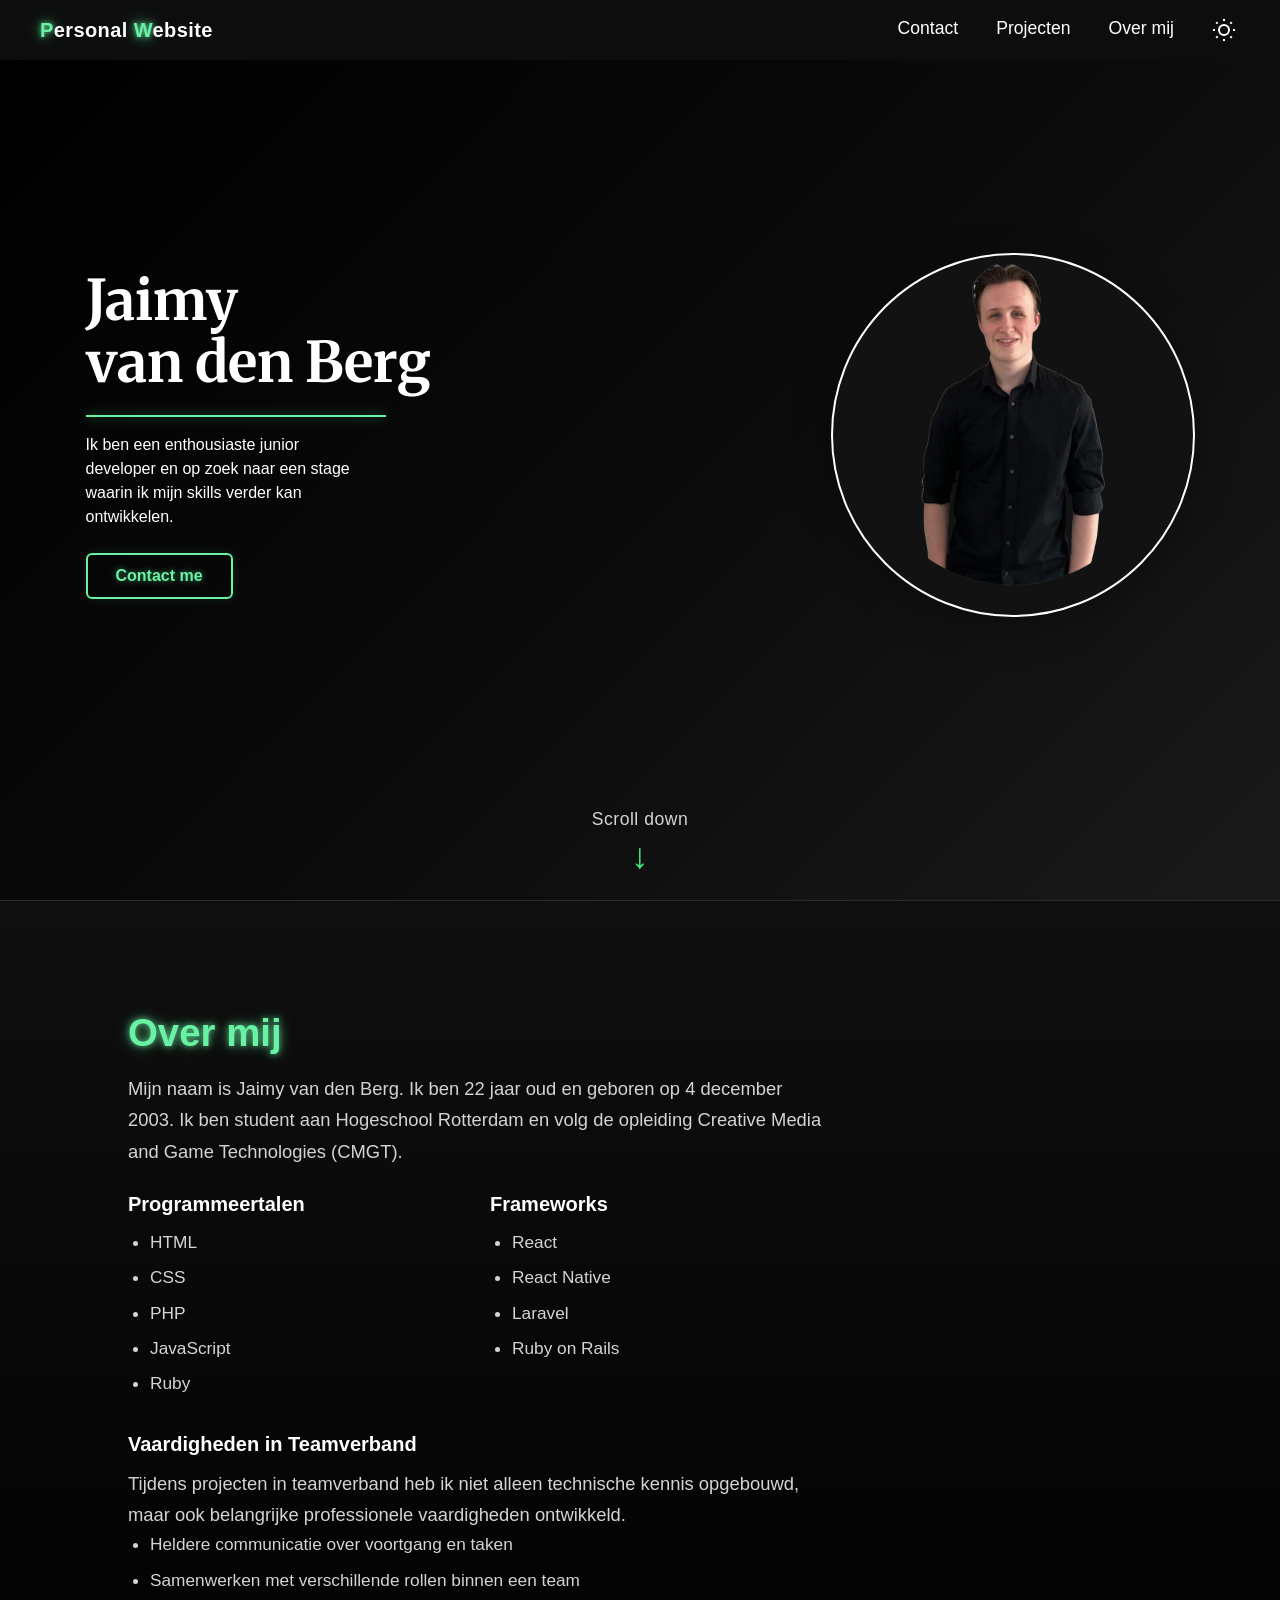
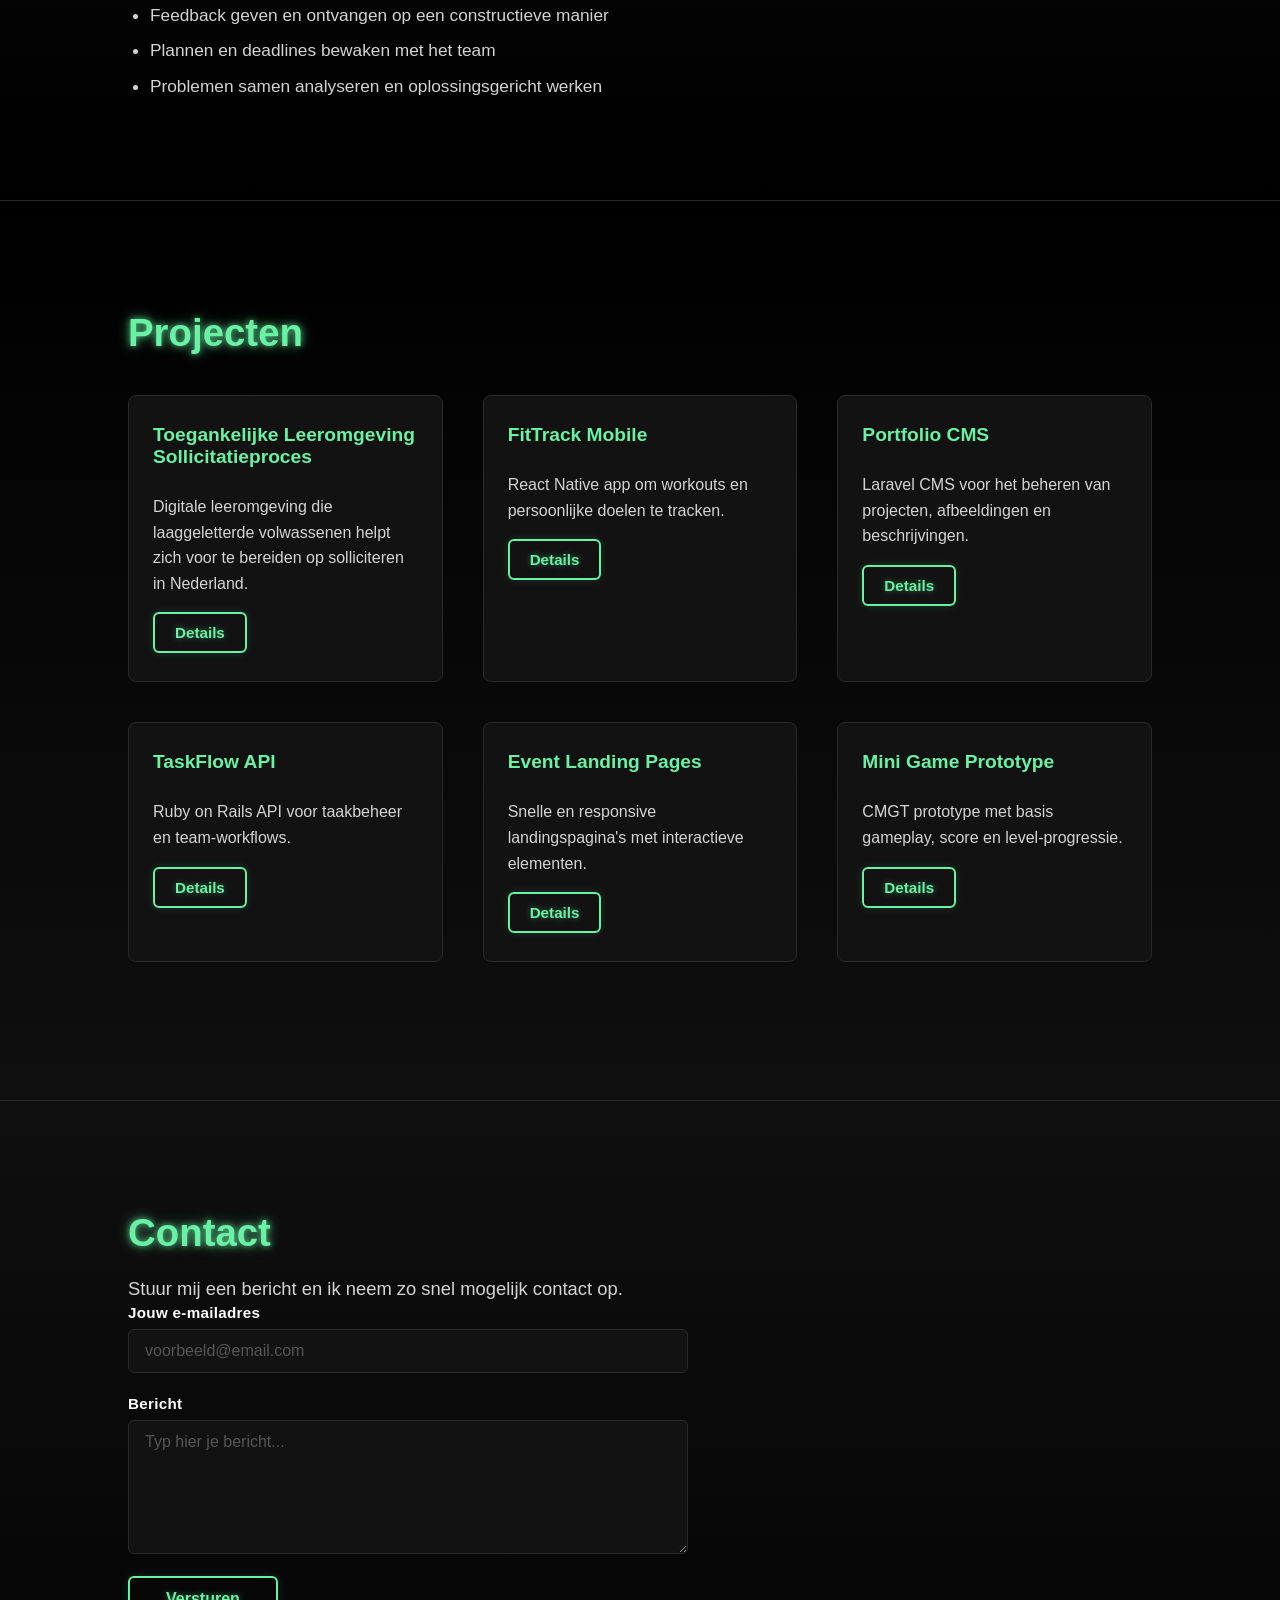
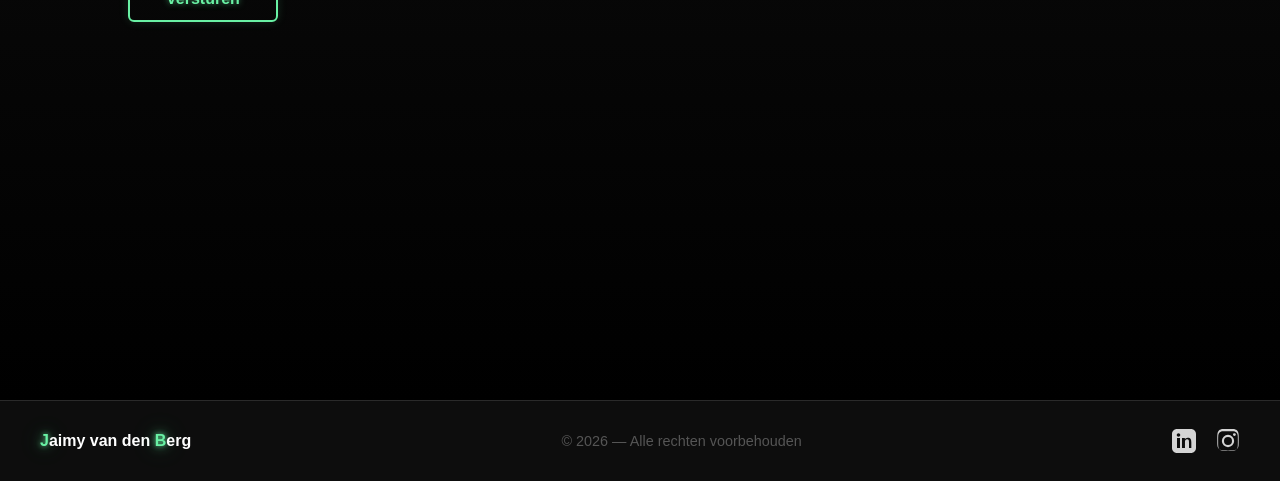
==== index.html @ 42b79edf "Verbetering" ====
<!DOCTYPE html>
<html lang="nl">
<head>
    <meta charset="UTF-8">
    <meta name="viewport" content="width=device-width, initial-scale=1.0">
    <title>Jaimy van den Berg - Portfolio</title>
    <link rel="stylesheet" href="style/style.css">
</head>
<body>
    <header>
        <div class="site-title">
            <span class="neon-char">P</span>ersonal <span class="neon-char">W</span>ebsite
        </div>
        <button class="menu-toggle" aria-label="Open menu" aria-controls="primary-nav" aria-expanded="false">
            <span></span>
            <span></span>
            <span></span>
        </button>
        <nav id="primary-nav">
            <ul>
                <li><a href="#contact">Contact</a></li>
                <li><a href="#projecten">Projecten</a></li>
                <li><a href="#over-mij">Over mij</a></li>
                <li>
                    <button class="theme-toggle" aria-label="Toggle theme" aria-pressed="false">
                        <svg class="sun-icon" xmlns="http://www.w3.org/2000/svg" width="24" height="24" viewBox="0 0 24 24" fill="none" stroke="currentColor" stroke-width="2">
                            <circle cx="12" cy="12" r="5"></circle>
                            <line x1="12" y1="1" x2="12" y2="3"></line>
                            <line x1="12" y1="21" x2="12" y2="23"></line>
                            <line x1="4.22" y1="4.22" x2="5.64" y2="5.64"></line>
                            <line x1="18.36" y1="18.36" x2="19.78" y2="19.78"></line>
                            <line x1="1" y1="12" x2="3" y2="12"></line>
                            <line x1="21" y1="12" x2="23" y2="12"></line>
                            <line x1="4.22" y1="19.78" x2="5.64" y2="18.36"></line>
                            <line x1="18.36" y1="5.64" x2="19.78" y2="4.22"></line>
                        </svg>
                        <svg class="moon-icon" xmlns="http://www.w3.org/2000/svg" width="24" height="24" viewBox="0 0 24 24" fill="none" stroke="currentColor" stroke-width="2" style="display: none;">
                            <path d="M21 12.79A9 9 0 1 1 11.21 3 7 7 0 0 0 21 12.79z"></path>
                        </svg>
                    </button>
                </li>
            </ul>
        </nav>
    </header>
    <div class="menu-backdrop" aria-hidden="true"></div>
    <main>
        <section class="intro">
            <div class="intro-text">
                <h1>Jaimy<br>van den Berg</h1>
                <p>Ik ben een enthousiaste junior developer en op zoek naar een stage waarin ik mijn skills verder kan ontwikkelen.</p>
                <a href="#contact" class="contact-btn-intro">Contact me</a>
            </div>
            <div class="profile-pic">
                <img src="images/Profiel_foto.png" alt="Profielfoto Jaimy van den Berg">
            </div>
        </section>
        <div class="scroll-down">
            <span>Scroll down</span>
            <span class="arrow">&#8595;</span>
        </div>
    </main>

    <section id="over-mij" class="about-section reveal-section" data-reveal="left">
        <h2>Over mij</h2>
        <p>
            Mijn naam is Jaimy van den Berg. Ik ben 22 jaar oud en geboren op 4 december 2003.
            Ik ben student aan Hogeschool Rotterdam en volg de opleiding Creative Media and Game Technologies (CMGT).
        </p>

        <div class="about-lists">
            <div class="about-list-block">
                <h3>Programmeertalen</h3>
                <ul>
                    <li>HTML</li>
                    <li>CSS</li>
                    <li>PHP</li>
                    <li>JavaScript</li>
                    <li>Ruby</li>
                </ul>
            </div>

            <div class="about-list-block">
                <h3>Frameworks</h3>
                <ul>
                    <li>React</li>
                    <li>React Native</li>
                    <li>Laravel</li>
                    <li>Ruby on Rails</li>
                </ul>
            </div>
        </div>

        <h3>Vaardigheden in Teamverband</h3>
        <p>
            Tijdens projecten in teamverband heb ik niet alleen technische kennis opgebouwd,
            maar ook belangrijke professionele vaardigheden ontwikkeld.
        </p>
        <ul>
            <li>Heldere communicatie over voortgang en taken</li>
            <li>Samenwerken met verschillende rollen binnen een team</li>
            <li>Feedback geven en ontvangen op een constructieve manier</li>
            <li>Plannen en deadlines bewaken met het team</li>
            <li>Problemen samen analyseren en oplossingsgericht werken</li>
        </ul>
    </section>

    <section id="projecten" class="about-section projects-section reveal-section" data-reveal="right">
        <h2>Projecten</h2>
        <div class="projects-grid">
            <div class="project-card">
                <h3>Toegankelijke Leeromgeving Sollicitatieproces</h3>
                <p>Digitale leeromgeving die laaggeletterde volwassenen helpt zich voor te bereiden op solliciteren in Nederland.</p>
                <button type="button" class="project-details-btn project-trigger" data-project-title="Toegankelijke Leeromgeving Sollicitatieproces" data-project-details="Project&#10;Dit project richtte zich op het ontwikkelen van een toegankelijke digitale leeromgeving voor laaggeletterde volwassenen die zich voorbereiden op solliciteren in Nederland.&#10;&#10;Het doel was om drempels zoals beperkte taalvaardigheid, digitale vaardigheden en onzekerheid weg te nemen, zodat gebruikers zelfstandiger kunnen solliciteren en beter kunnen deelnemen aan de arbeidsmarkt.&#10;&#10;Op basis van onderzoek is een website ontwikkeld met eenvoudige lessen op A2-niveau, ondersteuning in meerdere talen, text-to-speech, videolessen en een AI-assistent om sollicitatiegesprekken veilig te oefenen.&#10;&#10;Mijn rol&#10;- UX-onderzoek uitgevoerd naar laaggeletterdheid en uitdagingen van de doelgroep&#10;- Menselijke en democratische waarden onderzocht en vertaald naar ontwerpkeuzes&#10;- Expertinterviews en probes opgezet&#10;- Onderzoeksresultaten gepresenteerd en iteraties onderbouwd met gebruikersonderzoek&#10;- Meegedacht over toegankelijkheidsfuncties zoals meertaligheid, text-to-speech, videolessen en AI-assistentie&#10;&#10;Doelgroep&#10;Laaggeletterde volwassenen van 25 tot 45 jaar met beperkte kennis van het Nederlandse sollicitatieproces, waaronder:&#10;- Mensen die vroegtijdig zijn gestopt met school&#10;- Nieuwkomers en mensen met een migratieachtergrond&#10;- Mensen met beperkte taal- en digitale vaardigheden." data-project-url="https://github.com/jaimyvdb03/Interdisciplinair_Team3_Eindproject">Details</button>
            </div>
            <div class="project-card">
                <h3>FitTrack Mobile</h3>
                <p>React Native app om workouts en persoonlijke doelen te tracken.</p>
                <button type="button" class="project-details-btn project-trigger" data-project-title="FitTrack Mobile" data-project-details="Een mobiele app om workouts en dagelijkse doelen te registreren. Ontwikkeld met React Native. Ik heb gewerkt aan de UI, formulier-validatie en state management voor gebruikersdata.">Details</button>
            </div>
            <div class="project-card">
                <h3>Portfolio CMS</h3>
                <p>Laravel CMS voor het beheren van projecten, afbeeldingen en beschrijvingen.</p>
                <button type="button" class="project-details-btn project-trigger" data-project-title="Portfolio CMS" data-project-details="Een eenvoudig content management systeem voor portfolio-items, gebouwd met Laravel. Dit project bevat CRUD-functionaliteit, authenticatie en een admin-dashboard. Mijn focus lag op backend-logica en het koppelen van de database.">Details</button>
            </div>
            <div class="project-card">
                <h3>TaskFlow API</h3>
                <p>Ruby on Rails API voor taakbeheer en team-workflows.</p>
                <button type="button" class="project-details-btn project-trigger" data-project-title="TaskFlow API" data-project-details="Een API-project in Ruby on Rails voor taakbeheer binnen teams. Inclusief endpoints voor users, tasks en projectstatussen. Ik heb gewerkt aan model-relaties, validaties en API-documentatie.">Details</button>
            </div>
            <div class="project-card">
                <h3>Event Landing Pages</h3>
                <p>Snelle en responsive landingspagina's met interactieve elementen.</p>
                <button type="button" class="project-details-btn project-trigger" data-project-title="Event Landing Pages" data-project-details="Een set moderne event-pagina's gebouwd met HTML, CSS en JavaScript. Focus op performance, animaties en mobielvriendelijke layouts. Ik heb hierbij design vertaald naar interactieve frontend code.">Details</button>
            </div>
            <div class="project-card">
                <h3>Mini Game Prototype</h3>
                <p>CMGT prototype met basis gameplay, score en level-progressie.</p>
                <button type="button" class="project-details-btn project-trigger" data-project-title="Mini Game Prototype" data-project-details="Een korte game-prototype voor een schoolopdracht binnen CMGT. Gebouwd met JavaScript. In dit project heb ik gameplay-logica, score-systeem en eenvoudige level-opbouw ontwikkeld.">Details</button>
            </div>
        </div>
    </section>

    <section id="contact" class="about-section contact-section reveal-section" data-reveal="left">
        <h2>Contact</h2>
        <p class="contact-intro">Stuur mij een bericht en ik neem zo snel mogelijk contact op.</p>
        <form class="contact-form">
            <div class="form-group">
                <label for="email">Jouw e-mailadres</label>
                <input type="email" id="email" name="email" placeholder="voorbeeld@email.com" required>
            </div>
            <div class="form-group">
                <label for="message">Bericht</label>
                <textarea id="message" name="message" rows="6" placeholder="Typ hier je bericht..." required></textarea>
            </div>
            <button type="submit" class="contact-btn">Versturen</button>
        </form>
    </section>

    <div class="project-modal" id="project-modal" aria-hidden="true" role="dialog" aria-modal="true" aria-labelledby="project-modal-title">
        <div class="project-modal-content">
            <button type="button" class="project-modal-close" aria-label="Sluiten">&times;</button>
            <h3 id="project-modal-title">Project titel</h3>
            <p id="project-modal-description">Project details</p>
            <a id="project-modal-link" class="project-modal-link" href="#" target="_blank" rel="noopener" hidden>Bekijk op GitHub</a>
        </div>
    </div>

    <footer class="site-footer">
        <div class="footer-inner">
            <span class="footer-name"><span class="neon-char">J</span>aimy van den <span class="neon-char">B</span>erg</span>
            <span class="footer-copy">&copy; 2026 &mdash; Alle rechten voorbehouden</span>
            <div class="footer-socials">
                <a href="https://www.linkedin.com/" target="_blank" rel="noopener" aria-label="LinkedIn">
                    <svg xmlns="http://www.w3.org/2000/svg" width="24" height="24" viewBox="0 0 24 24" fill="currentColor">
                        <path d="M19 0h-14c-2.76 0-5 2.24-5 5v14c0 2.76 2.24 5 5 5h14c2.76 0 5-2.24 5-5v-14c0-2.76-2.24-5-5-5zm-11 19h-3v-10h3v10zm-1.5-11.27c-.97 0-1.75-.79-1.75-1.76s.78-1.76 1.75-1.76 1.75.79 1.75 1.76-.78 1.76-1.75 1.76zm13.5 11.27h-3v-5.6c0-1.34-.03-3.07-1.87-3.07-1.87 0-2.16 1.46-2.16 2.97v5.7h-3v-10h2.88v1.36h.04c.4-.76 1.38-1.56 2.84-1.56 3.04 0 3.6 2 3.6 4.59v5.61z"/>
                    </svg>
                </a>
                <a href="https://www.instagram.com/" target="_blank" rel="noopener" aria-label="Instagram">
                    <svg xmlns="http://www.w3.org/2000/svg" width="24" height="24" viewBox="0 0 24 24" fill="currentColor">
                        <path d="M12 2.163c3.204 0 3.584.012 4.85.07 1.366.062 2.633.334 3.608 1.308.975.975 1.246 2.242 1.308 3.608.058 1.266.07 1.646.07 4.85s-.012 3.584-.07 4.85c-.062 1.366-.334 2.633-1.308 3.608-.975.975-2.242 1.246-3.608 1.308-1.266.058-1.646.07-4.85.07s-3.584-.012-4.85-.07c-1.366-.062-2.633-.334-3.608-1.308-.975-.975-1.246-2.242-1.308-3.608-.058-1.266-.07-1.646-.07-4.85s.012-3.584.07-4.85c.062-1.366.334-2.633 1.308-3.608.975-.975 2.242-1.246 3.608-1.308 1.266-.058 1.646-.07 4.85-.07zm0-2.163c-3.259 0-3.667.013-4.947.072-1.609.073-3.033.418-4.153 1.538-1.12 1.12-1.465 2.544-1.538 4.153-.059 1.28-.072 1.688-.072 4.947s.013 3.667.072 4.947c.073 1.609.418 3.033 1.538 4.153 1.12 1.12 2.544 1.465 4.153 1.538 1.28.059 1.688.072 4.947.072s3.667-.013 4.947-.072c1.609-.073 3.033-.418 4.153-1.538 1.12-1.12 1.465-2.544 1.538-4.153.059-1.28.072-1.688.072-4.947s-.013-3.667-.072-4.947c-.073-1.609-.418-3.033-1.538-4.153-1.12-1.12-2.544-1.465-4.153-1.538-1.28-.059-1.688-.072-4.947-.072zm0 5.838a6.162 6.162 0 1 0 0 12.324 6.162 6.162 0 0 0 0-12.324zm0 10.162a4 4 0 1 1 0-8 4 4 0 0 1 0 8zm6.406-11.845a1.44 1.44 0 1 0 0 2.88 1.44 1.44 0 0 0 0-2.88z"/>
                    </svg>
                </a>
            </div>
        </div>
    </footer>

    <script>
        const menuToggle = document.querySelector('.menu-toggle');
        const primaryNav = document.getElementById('primary-nav');
        const menuBackdrop = document.querySelector('.menu-backdrop');

        if (menuToggle && primaryNav && menuBackdrop) {
            function closeMenu() {
                document.body.classList.remove('menu-open');
                menuToggle.setAttribute('aria-expanded', 'false');
            }

            function toggleMenu() {
                const isOpen = document.body.classList.toggle('menu-open');
                menuToggle.setAttribute('aria-expanded', isOpen ? 'true' : 'false');
            }

            menuToggle.addEventListener('click', toggleMenu);
            menuBackdrop.addEventListener('click', closeMenu);

            primaryNav.querySelectorAll('a').forEach((link) => {
                link.addEventListener('click', (event) => {
                    const hash = link.getAttribute('href');
                    if (!hash || !hash.startsWith('#')) {
                        closeMenu();
                        return;
                    }

                    const target = document.querySelector(hash);
                    if (!target) {
                        closeMenu();
                        return;
                    }

                    event.preventDefault();
                    closeMenu();
                    target.scrollIntoView({ behavior: 'smooth', block: 'start' });
                    history.replaceState(null, '', hash);
                });
            });

            window.addEventListener('resize', () => {
                if (window.innerWidth > 900) {
                    closeMenu();
                }
            });

            document.addEventListener('keydown', (event) => {
                if (event.key === 'Escape') {
                    closeMenu();
                }
            });
        }

        window.requestAnimationFrame(() => {
            document.body.classList.add('page-ready');
        });

        const revealSections = document.querySelectorAll('.reveal-section');
        if (revealSections.length > 0) {
            const revealObserver = new IntersectionObserver(
                (entries, observer) => {
                    entries.forEach((entry) => {
                        if (!entry.isIntersecting) {
                            return;
                        }

                        entry.target.classList.add('is-visible');
                        observer.unobserve(entry.target);
                    });
                },
                {
                    threshold: 0.2,
                    rootMargin: '0px 0px -40px 0px'
                }
            );

            revealSections.forEach((section) => {
                revealObserver.observe(section);
            });
        }

        // ── Theme Toggle ──────────────────────────
        const themeToggle = document.querySelector('.theme-toggle');
        const sunIcon = document.querySelector('.sun-icon');
        const moonIcon = document.querySelector('.moon-icon');
        const savedTheme = localStorage.getItem('theme') || 'dark';

        // Apply saved theme on page load
        if (savedTheme === 'light') {
            document.body.classList.add('light-mode');
            sunIcon.style.display = 'none';
            moonIcon.style.display = 'block';
            themeToggle.setAttribute('aria-pressed', 'true');
        }

        themeToggle.addEventListener('click', () => {
            const isLightMode = document.body.classList.toggle('light-mode');
            
            if (isLightMode) {
                localStorage.setItem('theme', 'light');
                sunIcon.style.display = 'none';
                moonIcon.style.display = 'block';
                themeToggle.setAttribute('aria-pressed', 'true');
            } else {
                localStorage.setItem('theme', 'dark');
                sunIcon.style.display = 'block';
                moonIcon.style.display = 'none';
                themeToggle.setAttribute('aria-pressed', 'false');
            }
        });

        const projectTriggers = document.querySelectorAll('.project-trigger');
        const projectModal = document.getElementById('project-modal');
        const projectModalTitle = document.getElementById('project-modal-title');
        const projectModalDescription = document.getElementById('project-modal-description');
        const projectModalLink = document.getElementById('project-modal-link');
        const projectModalClose = document.querySelector('.project-modal-close');

        if (projectTriggers.length > 0 && projectModal && projectModalTitle && projectModalDescription && projectModalLink && projectModalClose) {
            function closeProjectModal() {
                projectModal.classList.remove('is-open');
                projectModal.setAttribute('aria-hidden', 'true');
                document.body.classList.remove('modal-open');
            }

            projectTriggers.forEach((trigger) => {
                trigger.addEventListener('click', () => {
                    const title = trigger.getAttribute('data-project-title') || 'Project';
                    const details = trigger.getAttribute('data-project-details') || 'Geen extra informatie beschikbaar.';
                    const projectUrl = trigger.getAttribute('data-project-url');

                    projectModalTitle.textContent = title;
                    projectModalDescription.textContent = details;

                    if (projectUrl) {
                        projectModalLink.href = projectUrl;
                        projectModalLink.hidden = false;
                    } else {
                        projectModalLink.href = '#';
                        projectModalLink.hidden = true;
                    }

                    projectModal.classList.add('is-open');
                    projectModal.setAttribute('aria-hidden', 'false');
                    document.body.classList.add('modal-open');
                });
            });

            projectModalClose.addEventListener('click', closeProjectModal);

            projectModal.addEventListener('click', (event) => {
                if (event.target === projectModal) {
                    closeProjectModal();
                }
            });

            document.addEventListener('keydown', (event) => {
                if (event.key === 'Escape' && projectModal.classList.contains('is-open')) {
                    closeProjectModal();
                }
            });
        }
    </script>
</body>
</html>
---- style/style.css ----
@import url('https://fonts.googleapis.com/css2?family=Merriweather:wght@700&display=swap');

:root {
    --header-height: 60px;
}

html,
body {
    margin: 0;
    font-family: 'Segoe UI', Arial, sans-serif;
    background: linear-gradient(180deg, #000000 0%, #1a1a1a 100%);
    color: #ffffff;
    scroll-behavior: smooth;
    overflow-x: hidden;
}

body {
    padding-top: var(--header-height);
}

body.modal-open {
    overflow: hidden;
}

header {
    background: #0d0d0d;
    padding: 0;
    height: var(--header-height);
    display: flex;
    align-items: center;
    justify-content: space-between;
    padding: 0 40px;
    position: fixed;
    top: 0;
    left: 0;
    width: 100%;
    box-sizing: border-box;
    z-index: 1000;
}

.site-title {
    color: #ffffff;
    font-size: 1.25rem;
    font-weight: 600;
    letter-spacing: 0.4px;
}

.neon-char {
    color: #69f1a4;
    text-shadow:
        0 0 5px rgba(105,241,164,0.75),
        0 0 12px rgba(105,241,164,0.6),
        0 0 24px rgba(105,241,164,0.45);
}

nav {
    display: flex;
    justify-content: flex-end;
}

.menu-toggle {
    display: none;
    background: transparent;
    border: 0;
    padding: 8px 0 8px 8px;
    margin-left: auto;
    cursor: pointer;
}

.menu-toggle span {
    display: block;
    width: 28px;
    height: 3px;
    border-radius: 2px;
    background: #ffffff;
}

.menu-toggle span + span {
    margin-top: 5px;
}

.theme-toggle {
    background: transparent;
    border: 0;
    padding: 10px 4px;
    cursor: pointer;
    color: #ffffff;
    display: flex;
    align-items: center;
    justify-content: center;
    transition: color 0.3s;
}

.theme-toggle:hover {
    color: #69f1a4;
}

.theme-toggle svg {
    width: 24px;
    height: 24px;
}

.menu-backdrop {
    display: none;
}

nav ul {
    list-style: none;
    display: flex;
    gap: 30px;
    margin: 0;
    padding: 0;
}

nav ul li a {
    text-decoration: none;
    color: #ffffff;
    font-weight: 500;
    font-size: 1.1rem;
    padding: 10px 4px;
    position: relative;
    display: inline-block;
    transition: color 0.2s, text-shadow 0.2s;
}

nav ul li a::after {
    content: "";
    position: absolute;
    left: 0;
    bottom: 2px;
    width: 100%;
    height: 2px;
    background: #69f1a4;
    box-shadow:
        0 0 5px rgba(105,241,164,0.8),
        0 0 12px rgba(105,241,164,0.6);
    transform: scaleX(0);
    transform-origin: left;
    transition: transform 0.24s ease;
}

nav ul li a:hover,
nav ul li a:focus-visible {
    color: #69f1a4;
    text-shadow: 0 0 8px rgba(105,241,164,0.55);
}

nav ul li a:hover::after,
nav ul li a:focus-visible::after {
    transform: scaleX(1);
}

main {
    display: grid;
    grid-template-rows: 1fr auto;
    align-items: stretch;
    min-height: calc(100vh - var(--header-height));
    background: linear-gradient(135deg, #000000 0%, #0a0a0a 50%, #1a1a1a 100%);
}

.intro {
    display: flex;
    flex-direction: row;
    align-items: center;
    justify-content: center;
    width: 100%;
    margin-top: 0;
    gap: 400px;
    align-self: center;
}

.intro-text {
    background: transparent;
    border: none;
    border-radius: 0;
    padding: 0;
    box-shadow: none;
    display: flex;
    flex-direction: column;
    align-items: flex-start;
    opacity: 0;
    transform: translateX(-60px);
    transition: opacity 0.75s ease, transform 0.75s ease;
}

.intro-text h1 {
    font-family: 'Merriweather', Georgia, serif;
    font-size: 3.5rem;
    font-weight: 700;
    margin: 0 0 40px 0;
    color: #ffffff;
    line-height: 1.1;
    position: relative;
    padding-bottom: 0;
}

.intro-text h1::after {
    content: '';
    position: absolute;
    bottom: -24px;
    left: 0;
    width: 300px;
    height: 2px;
    background: #69f1a4;
    box-shadow: 0 0 12px rgba(105,241,164,0.6);
}

.intro-text p {
    margin: 0;
    max-width: 17rem;
    line-height: 1.5;
}

.intro-text .contact-btn-intro {
    align-self: flex-start;
    margin-top: 24px;
    background: transparent;
    border: 2px solid #69f1a4;
    border-radius: 6px;
    color: #69f1a4;
    cursor: pointer;
    font-family: inherit;
    font-size: 1rem;
    font-weight: 600;
    padding: 12px 28px;
    text-shadow: 0 0 6px rgba(105,241,164,0.55);
    box-shadow: 0 0 10px rgba(105,241,164,0.15);
    transition: background 0.2s, border-color 0.2s, color 0.2s, box-shadow 0.2s;
    text-decoration: none;
    display: inline-block;
}

.intro-text .contact-btn-intro:hover {
    background: #69f1a4;
    border-color: #69f1a4;
    color: #000000;
    text-shadow: none;
    box-shadow: 0 0 18px rgba(105,241,164,0.45);
}

.profile-pic {
    flex-shrink: 0;
    display: flex;
    align-items: center;
    justify-content: center;
    opacity: 0;
    transform: translateX(60px);
    transition: opacity 0.75s ease, transform 0.75s ease;
    transition-delay: 0.08s;
}

.profile-pic img {
    width: 360px;
    height: 360px;
    border-radius: 50%;
    object-fit: cover;
    object-position: center top;
    border: 2px solid #ffffff;
    background: #121212;
    box-shadow: 0 10px 40px rgba(0, 0, 0, 0.3);
    transition: transform 0.3s ease;
}

.profile-pic img:hover {
    transform: scale(1.02);
}

.profile-icon {
    width: 260px;
    height: 260px;
    display: flex;
    align-items: center;
    justify-content: center;
    background: #121212;
    border-radius: 50%;
    border: 2px solid #2a2a2a;
}

.scroll-down {
    margin-top: 0;
    padding-bottom: 24px;
    text-align: center;
    color: #d4d4d4;
    font-size: 1.1rem;
    letter-spacing: 0.5px;
    opacity: 0;
    transform: translateY(26px);
    transition: opacity 0.65s ease, transform 0.65s ease;
    transition-delay: 0.2s;
}

body.page-ready .intro-text,
body.page-ready .profile-pic,
body.page-ready .scroll-down {
    opacity: 1;
    transform: translate(0, 0);
}

.scroll-down .arrow {
    display: block;
    font-size: 2.2rem;
    color: #3ced88;
    margin-top: 6px;
    animation: arrow-bounce 1.6s ease-in-out infinite;
}

@keyframes arrow-bounce {
    0%,
    100% {
        transform: translateY(0);
    }
    50% {
        transform: translateY(8px);
    }
}

.about-section {
    min-height: 100vh;
    padding: 110px 10vw 80px;
    box-sizing: border-box;
    background: linear-gradient(180deg, #0f0f0f 0%, #000000 100%);
    border-top: 1px solid #2a2a2a;
}

.reveal-section {
    opacity: 0;
    transform: translateX(90px);
    transition: opacity 0.7s ease, transform 0.7s ease;
    will-change: opacity, transform;
}

.reveal-section[data-reveal="left"] {
    transform: translateX(-90px);
}

.reveal-section.is-visible {
    opacity: 1;
    transform: translateX(0);
}

@media (prefers-reduced-motion: reduce) {
    .intro-text,
    .profile-pic,
    .scroll-down,
    body.page-ready .intro-text,
    body.page-ready .profile-pic,
    body.page-ready .scroll-down,
    .reveal-section,
    .reveal-section[data-reveal="left"],
    .reveal-section.is-visible {
        opacity: 1;
        transform: none;
        transition: none;
    }
}

#over-mij {
    scroll-margin-top: calc(var(--header-height) + 20px);
}

#projecten,
#contact {
    scroll-margin-top: calc(var(--header-height) + 20px);
}

.about-section h2 {
    margin: 0 0 18px;
    font-size: 2.4rem;
    color: #69f1a4;
    text-shadow:
        0 0 6px rgba(105,241,164,0.7),
        0 0 14px rgba(105,241,164,0.55);
}

.about-section p {
    max-width: 700px;
    margin: 0;
    color: #d4d4d4;
    font-size: 1.15rem;
    line-height: 1.7;
}

.about-section h3 {
    margin: 34px 0 12px;
    font-size: 1.25rem;
    color: #ffffff;
}

.about-lists {
    display: grid;
    grid-template-columns: repeat(auto-fit, minmax(220px, 1fr));
    gap: 24px;
    max-width: 700px;
    margin-top: 26px;
}

.about-list-block h3 {
    margin-top: 0;
}

.about-section ul {
    margin: 0;
    padding-left: 22px;
    color: #d4d4d4;
    font-size: 1.08rem;
    line-height: 1.7;
}

.about-section li + li {
    margin-top: 6px;
}

.projects-section {
    background: linear-gradient(180deg, #000000 0%, #0f0f0f 100%);
    border-top: 1px solid #2a2a2a;
}

.projects-grid {
    display: grid;
    grid-template-columns: repeat(auto-fill, minmax(260px, 1fr));
    gap: 40px;
    margin: 40px auto 0;
    max-width: 1100px;
}

.project-card {
    width: 100%;
    box-sizing: border-box;
    text-align: left;
    background: #121212;
    border: 1px solid #2a2a2a;
    border-radius: 8px;
    padding: 28px 24px;
    display: flex;
    flex-direction: column;
    gap: 16px;
    transition: border-color 0.2s, box-shadow 0.2s;
}

.project-card:hover {
    border-color: #69f1a4;
    box-shadow: 0 0 14px rgba(105,241,164,0.18);
}

.project-card h3 {
    margin: 0 0 10px;
    font-size: 1.2rem;
    color: #69f1a4;
}

.project-card p {
    margin: 0;
    font-size: 1rem;
    color: #d4d4d4;
    line-height: 1.6;
}

.project-details-btn {
    align-self: flex-start;
    background: transparent;
    border: 2px solid #69f1a4;
    border-radius: 6px;
    color: #69f1a4;
    cursor: pointer;
    font-family: inherit;
    font-size: 0.95rem;
    font-weight: 600;
    padding: 10px 20px;
    text-shadow: 0 0 6px rgba(105,241,164,0.45);
    box-shadow: 0 0 8px rgba(105,241,164,0.15);
    transition: background 0.2s, color 0.2s, box-shadow 0.2s;
}

.project-details-btn:hover {
    background: #69f1a4;
    color: #000000;
    text-shadow: none;
    box-shadow: 0 0 14px rgba(105,241,164,0.4);
}

.project-details-btn:focus-visible {
    outline: 2px solid #69f1a4;
    outline-offset: 2px;
}

.project-modal {
    position: fixed;
    inset: 0;
    display: none;
    align-items: center;
    justify-content: center;
    padding: 20px;
    background: rgba(0, 0, 0, 0.68);
    z-index: 2000;
}

.project-modal.is-open {
    display: flex;
}

.project-modal-content {
    position: relative;
    width: min(640px, 100%);
    background: #121212;
    border: 1px solid #2a2a2a;
    border-radius: 10px;
    padding: 28px 26px;
    box-shadow: 0 22px 50px rgba(0, 0, 0, 0.35);
}

.project-modal-content h3 {
    margin: 0 0 16px;
    color: #69f1a4;
    font-size: 1.45rem;
}

.project-modal-content p {
    margin: 0;
    color: #d4d4d4;
    line-height: 1.7;
    font-size: 1.05rem;
    white-space: pre-line;
}

.project-modal-link {
    display: inline-block;
    margin-top: 20px;
    padding: 10px 16px;
    border: 1px solid #69f1a4;
    border-radius: 6px;
    color: #69f1a4;
    text-decoration: none;
    font-weight: 600;
    transition: background 0.2s, color 0.2s, box-shadow 0.2s;
}

.project-modal-link:hover {
    background: #69f1a4;
    color: #000000;
    box-shadow: 0 0 14px rgba(105, 241, 164, 0.35);
}

.project-modal-close {
    position: absolute;
    top: 10px;
    right: 12px;
    border: 0;
    background: transparent;
    color: #d4d4d4;
    font-size: 1.9rem;
    line-height: 1;
    cursor: pointer;
    padding: 2px;
}

.project-modal-close:hover {
    color: #69f1a4;
}

/* ── Contact section ─────────────────────────────── */
.contact-section {
    background: linear-gradient(180deg, #0f0f0f 0%, #000000 100%);
    border-top: 1px solid #2a2a2a;
}

.contact-intro {
    color: #d4d4d4;
    font-size: 1.1rem;
    margin: 0 0 36px;
}

.contact-form {
    display: flex;
    flex-direction: column;
    gap: 22px;
    max-width: 560px;
}

.form-group {
    display: flex;
    flex-direction: column;
    gap: 8px;
}

.form-group label {
    color: #ffffff;
    font-size: 0.95rem;
    font-weight: 600;
    letter-spacing: 0.3px;
}

.form-group input,
.form-group textarea {
    background: #121212;
    border: 1px solid #2a2a2a;
    border-radius: 6px;
    color: #ffffff;
    font-family: inherit;
    font-size: 1rem;
    padding: 12px 16px;
    outline: none;
    transition: border-color 0.2s, box-shadow 0.2s;
    resize: vertical;
}

.form-group input::placeholder,
.form-group textarea::placeholder {
    color: #555;
}

.form-group input:focus,
.form-group textarea:focus {
    border-color: #69f1a4;
    box-shadow: 0 0 8px rgba(105,241,164,0.25);
}

.contact-btn {
    align-self: flex-start;
    background: transparent;
    border: 2px solid #69f1a4;
    border-radius: 6px;
    color: #69f1a4;
    cursor: pointer;
    font-family: inherit;
    font-size: 1rem;
    font-weight: 600;
    padding: 12px 36px;
    text-shadow: 0 0 6px rgba(105,241,164,0.55);
    box-shadow: 0 0 10px rgba(105,241,164,0.15);
    transition: background 0.2s, border-color 0.2s, color 0.2s, box-shadow 0.2s;
}

.contact-btn:hover {
    background: #69f1a4;
    border-color: #69f1a4;
    color: #000000;
    text-shadow: none;
    box-shadow: 0 0 18px rgba(105,241,164,0.45);
}

@media (max-width: 900px) {
    header {
        padding: 0 18px;
    }
    .site-title {
        font-size: 1.05rem;
    }
    .menu-toggle {
        display: block;
        z-index: 1201;
    }
    nav {
        position: fixed;
        top: 0;
        right: 0;
        width: min(78vw, 320px);
        height: 100vh;
        background: #0d0d0d;
        border-left: 1px solid #2a2a2a;
        box-shadow: -12px 0 24px rgba(0, 0, 0, 0.45);
        transform: translateX(100%);
        transition: transform 0.28s ease;
        z-index: 1200;
        justify-content: flex-start;
        padding-top: calc(var(--header-height) + 22px);
        visibility: hidden;
        pointer-events: none;
    }
    nav ul {
        width: 100%;
        flex-direction: column;
        gap: 0;
    }
    nav ul li {
        width: 100%;
    }
    nav ul li a {
        display: block;
        width: 100%;
        box-sizing: border-box;
        padding: 16px 24px;
        font-size: 1.05rem;
        border-bottom: 1px solid #1f1f1f;
    }
    nav ul li:last-child {
        width: auto;
        border-bottom: none;
        padding: 16px 24px;
    }
    nav ul li a::after {
        display: none;
    }
    .menu-backdrop {
        display: block;
        position: fixed;
        inset: 0;
        background: rgba(0, 0, 0, 0.48);
        opacity: 0;
        pointer-events: none;
        transition: opacity 0.28s ease;
        z-index: 1100;
    }
    body.menu-open nav {
        transform: translateX(0);
        visibility: visible;
        pointer-events: auto;
    }
    body.menu-open .menu-backdrop {
        opacity: 1;
        pointer-events: auto;
    }
    body.menu-open {
        overflow: hidden;
    }
    .intro {
        flex-direction: column;
        gap: 56px;
    }
    .profile-icon {
        width: 180px;
        height: 180px;
    }
    .intro-text {
        padding: 30px 20px;
    }
    .intro-text h1 {
        font-size: 2.2rem;
    }
    .intro-text p {
        max-width: 12.5rem;
    }
    .about-section {
        padding: 90px 24px 64px;
    }
    .about-section h2 {
        font-size: 2rem;
    }
    .about-section p {
        font-size: 1.05rem;
    }
    .contact-btn {
        width: 100%;
        text-align: center;
    }
}

/* ── Footer ──────────────────────────────────────── */
.site-footer {
    background: #0d0d0d;
    border-top: 1px solid #2a2a2a;
    padding: 28px 40px;
}

.footer-inner {
    display: flex;
    align-items: center;
    justify-content: space-between;
    flex-wrap: wrap;
    gap: 14px;
    max-width: 1200px;
    margin: 0 auto;
}

.footer-name {
    font-size: 1rem;
    font-weight: 600;
    color: #ffffff;
}

.footer-copy {
    font-size: 0.9rem;
    color: #555;
}

.footer-socials {
    display: flex;
    gap: 20px;
    align-items: center;
}

.footer-socials a {
    color: #d4d4d4;
    display: flex;
    align-items: center;
    transition: color 0.2s, filter 0.2s;
}

.footer-socials a:hover {
    color: #69f1a4;
    filter: drop-shadow(0 0 6px rgba(105,241,164,0.7));
}

@media (max-width: 600px) {
    .site-footer {
        padding: 24px 18px;
    }
    .footer-inner {
        flex-direction: column;
        align-items: flex-start;
    }
}

/* ── Light Mode Theme ──────────────────────────── */
body.light-mode {
    background: linear-gradient(180deg, #f5f5f5 0%, #e8e8e8 100%);
    color: #1a1a1a;
}

body.light-mode header {
    background: #ffffff;
    border-bottom: 1px solid #e0e0e0;
}

body.light-mode .site-title {
    color: #1a1a1a;
}

body.light-mode .theme-toggle {
    color: #1a1a1a;
}

body.light-mode nav ul li a {
    color: #1a1a1a;
}

body.light-mode nav ul li a::after {
    background: #69f1a4;
}

body.light-mode nav ul li a:hover,
body.light-mode nav ul li a:focus-visible {
    color: #69f1a4;
}

body.light-mode main {
    background: linear-gradient(135deg, #f5f5f5 0%, #efefef 50%, #e0e0e0 100%);
}

body.light-mode .intro-text h1 {
    color: #1a1a1a;
}

body.light-mode .intro-text h1::after {
    background: #69f1a4;
    box-shadow: 0 0 12px rgba(105,241,164,0.4);
}

body.light-mode .intro-text .contact-btn-intro {
    background: #000000;
    border-color: #000000;
    color: #ffffff;
    box-shadow: none;
}

body.light-mode .intro-text .contact-btn-intro:hover {
    background: #69f1a4;
    border-color: #69f1a4;
    color: #000000;
    box-shadow: none;
}

body.light-mode .profile-pic img {
    background: #ececec;
    border-color: #cfcfcf;
}

body.light-mode .scroll-down {
    color: #555;
}

body.light-mode .scroll-down .arrow {
    color: #69f1a4;
}

body.light-mode .about-section {
    background: linear-gradient(180deg, #f5f5f5 0%, #efefef 100%);
    border-top: 1px solid #d0d0d0;
}

body.light-mode .about-section h2 {
    color: #1a1a1a;
    text-shadow: none;
}

body.light-mode .about-section p {
    color: #333;
}

body.light-mode .about-section h3 {
    color: #1a1a1a;
}

body.light-mode .about-section ul {
    color: #333;
}

body.light-mode .project-card {
    background: #ffffff;
    border: 1px solid #d0d0d0;
}

body.light-mode .project-card:hover {
    border-color: #69f1a4;
    box-shadow: none;
}

body.light-mode .project-card h3 {
    color: #1a1a1a;
}

body.light-mode .project-card p {
    color: #333;
}

body.light-mode .project-details-btn {
    border-color: #1a1a1a;
    color: #1a1a1a;
    text-shadow: none;
    box-shadow: none;
}

body.light-mode .project-details-btn:hover {
    background: #69f1a4;
    border-color: #69f1a4;
    color: #000000;
}

body.light-mode .project-details-btn:focus-visible {
    outline: 2px solid #69f1a4;
}

body.light-mode .project-modal {
    background: rgba(0, 0, 0, 0.35);
}

body.light-mode .project-modal-content {
    background: #ffffff;
    border: 1px solid #d0d0d0;
}

body.light-mode .project-modal-content h3 {
    color: #1a1a1a;
}

body.light-mode .project-modal-content p {
    color: #333;
}

body.light-mode .project-modal-link {
    border-color: #1a1a1a;
    color: #1a1a1a;
}

body.light-mode .project-modal-link:hover {
    background: #1a1a1a;
    color: #ffffff;
    box-shadow: none;
}

body.light-mode .project-modal-close {
    color: #444;
}

body.light-mode .contact-intro {
    color: #333;
}

body.light-mode .form-group label {
    color: #1a1a1a;
}

body.light-mode .form-group input,
body.light-mode .form-group textarea {
    background: #ffffff;
    border: 1px solid #d0d0d0;
    color: #1a1a1a;
}

body.light-mode .form-group input::placeholder,
body.light-mode .form-group textarea::placeholder {
    color: #999;
}

body.light-mode .form-group input:focus,
body.light-mode .form-group textarea:focus {
    border-color: #69f1a4;
    box-shadow: 0 0 8px rgba(105,241,164,0.2);
}

body.light-mode .contact-btn {
    background: #000000;
    border-color: #000000;
    color: #ffffff;
    box-shadow: none;
}

body.light-mode .contact-btn:hover {
    background: #69f1a4;
    border-color: #69f1a4;
    color: #000000;
    box-shadow: none;
}

body.light-mode .site-footer {
    background: #ffffff;
    border-top: 1px solid #d0d0d0;
}

body.light-mode .footer-name {
    color: #1a1a1a;
}

body.light-mode .footer-copy {
    color: #999;
}

body.light-mode .footer-socials a {
    color: #555;
}

body.light-mode .footer-socials a:hover {
    color: #69f1a4;
    filter: drop-shadow(0 0 6px rgba(105,241,164,0.5));
}
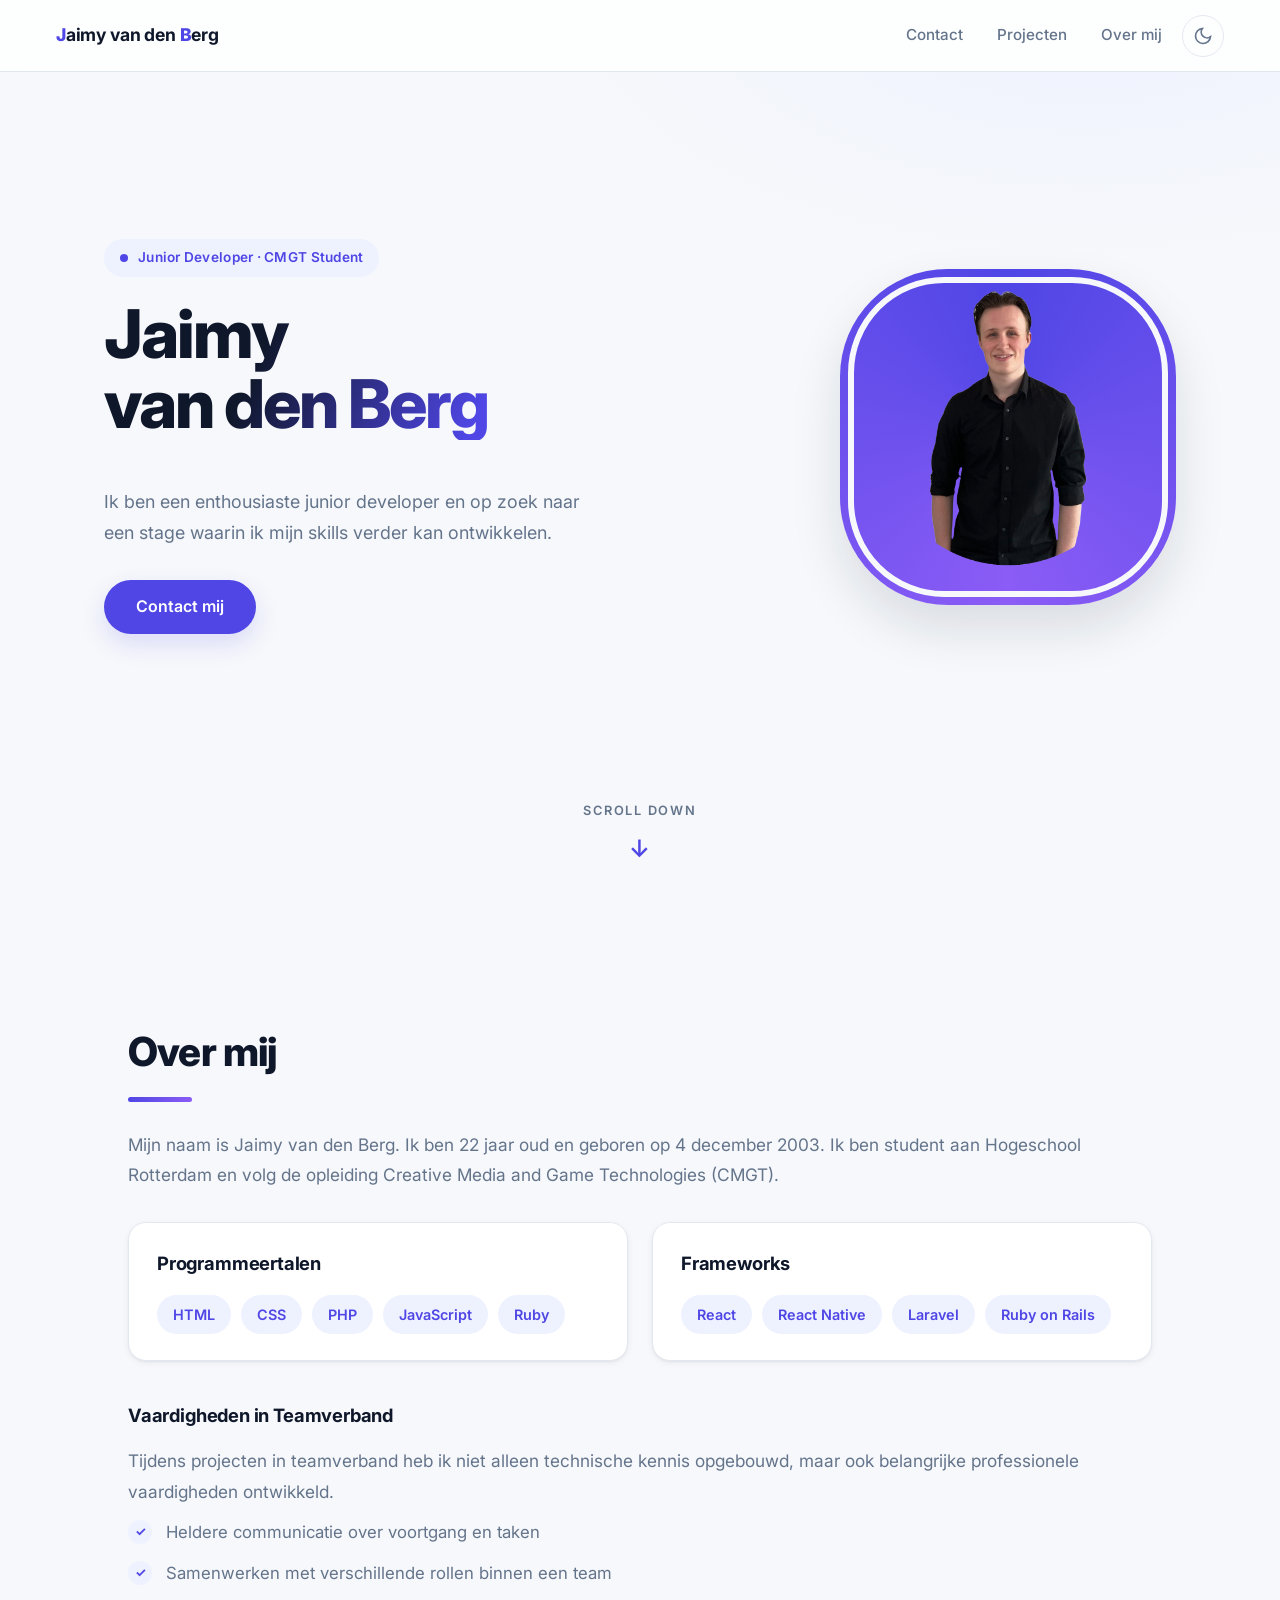
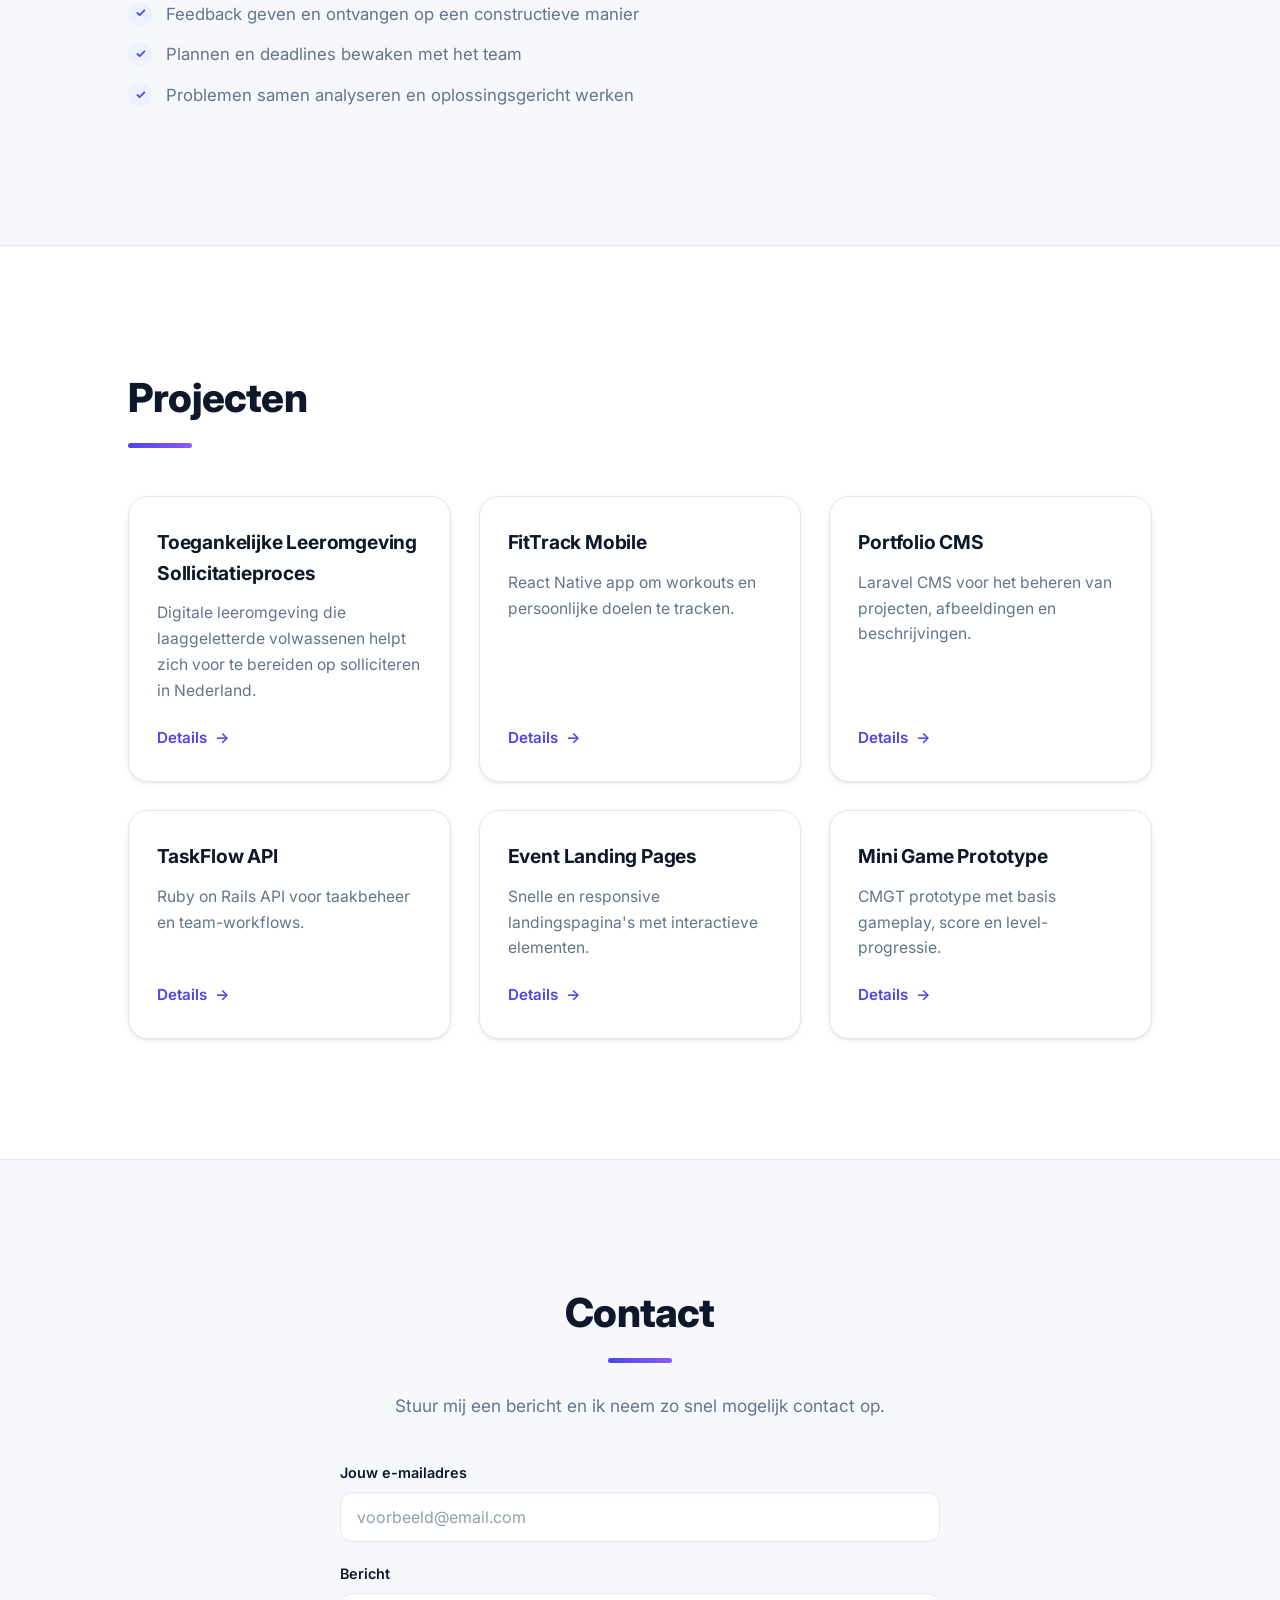
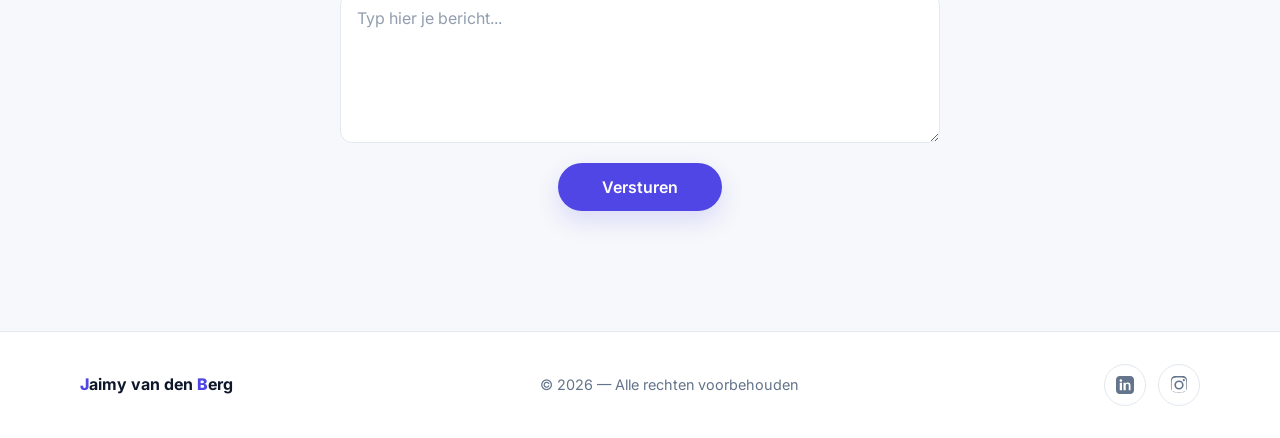
==== commit 8186d43e: "new portfolio look" ====
--- a/index.html
+++ b/index.html
@@ -9,7 +9,7 @@
 <body>
     <header>
         <div class="site-title">
-            <span class="neon-char">P</span>ersonal <span class="neon-char">W</span>ebsite
+            <span class="neon-char">J</span>aimy van den <span class="neon-char">B</span>erg
         </div>
         <button class="menu-toggle" aria-label="Open menu" aria-controls="primary-nav" aria-expanded="false">
             <span></span>
@@ -23,7 +23,7 @@
                 <li><a href="#over-mij">Over mij</a></li>
                 <li>
                     <button class="theme-toggle" aria-label="Toggle theme" aria-pressed="false">
-                        <svg class="sun-icon" xmlns="http://www.w3.org/2000/svg" width="24" height="24" viewBox="0 0 24 24" fill="none" stroke="currentColor" stroke-width="2">
+                        <svg class="sun-icon" xmlns="http://www.w3.org/2000/svg" width="24" height="24" viewBox="0 0 24 24" fill="none" stroke="currentColor" stroke-width="2" style="display: none;">
                             <circle cx="12" cy="12" r="5"></circle>
                             <line x1="12" y1="1" x2="12" y2="3"></line>
                             <line x1="12" y1="21" x2="12" y2="23"></line>
@@ -34,7 +34,7 @@
                             <line x1="4.22" y1="19.78" x2="5.64" y2="18.36"></line>
                             <line x1="18.36" y1="5.64" x2="19.78" y2="4.22"></line>
                         </svg>
-                        <svg class="moon-icon" xmlns="http://www.w3.org/2000/svg" width="24" height="24" viewBox="0 0 24 24" fill="none" stroke="currentColor" stroke-width="2" style="display: none;">
+                        <svg class="moon-icon" xmlns="http://www.w3.org/2000/svg" width="24" height="24" viewBox="0 0 24 24" fill="none" stroke="currentColor" stroke-width="2">
                             <path d="M21 12.79A9 9 0 1 1 11.21 3 7 7 0 0 0 21 12.79z"></path>
                         </svg>
                     </button>
@@ -46,9 +46,11 @@
     <main>
         <section class="intro">
             <div class="intro-text">
+                <span class="intro-badge">Junior Developer &middot; CMGT Student</span>
                 <h1>Jaimy<br>van den Berg</h1>
-                <p>Ik ben een enthousiaste junior developer en op zoek naar een stage waarin ik mijn skills verder kan ontwikkelen.</p>
-                <a href="#contact" class="contact-btn-intro">Contact me</a>
+                <br>
+                <p class="intro-subtitle">Ik ben een enthousiaste junior developer en op zoek naar een stage waarin ik mijn skills verder kan ontwikkelen.</p>
+                <a href="#contact" class="contact-btn-intro">Contact mij</a>
             </div>
             <div class="profile-pic">
                 <img src="images/Profiel_foto.png" alt="Profielfoto Jaimy van den Berg">
@@ -269,28 +271,28 @@
         const themeToggle = document.querySelector('.theme-toggle');
         const sunIcon = document.querySelector('.sun-icon');
         const moonIcon = document.querySelector('.moon-icon');
-        const savedTheme = localStorage.getItem('theme') || 'dark';
+        const savedTheme = localStorage.getItem('theme') || 'light';
 
         // Apply saved theme on page load
-        if (savedTheme === 'light') {
-            document.body.classList.add('light-mode');
-            sunIcon.style.display = 'none';
-            moonIcon.style.display = 'block';
+        if (savedTheme === 'dark') {
+            document.body.classList.add('dark-mode');
+            sunIcon.style.display = 'block';
+            moonIcon.style.display = 'none';
             themeToggle.setAttribute('aria-pressed', 'true');
         }
 
         themeToggle.addEventListener('click', () => {
-            const isLightMode = document.body.classList.toggle('light-mode');
-            
-            if (isLightMode) {
+            const isDarkMode = document.body.classList.toggle('dark-mode');
+
+            if (isDarkMode) {
+                localStorage.setItem('theme', 'dark');
+                sunIcon.style.display = 'block';
+                moonIcon.style.display = 'none';
+                themeToggle.setAttribute('aria-pressed', 'true');
+            } else {
                 localStorage.setItem('theme', 'light');
                 sunIcon.style.display = 'none';
                 moonIcon.style.display = 'block';
-                themeToggle.setAttribute('aria-pressed', 'true');
-            } else {
-                localStorage.setItem('theme', 'dark');
-                sunIcon.style.display = 'block';
-                moonIcon.style.display = 'none';
                 themeToggle.setAttribute('aria-pressed', 'false');
             }
         });
--- a/style/style.css
+++ b/style/style.css
@@ -1,341 +1,556 @@
-@import url('https://fonts.googleapis.com/css2?family=Merriweather:wght@700&display=swap');
-
+@import url('https://fonts.googleapis.com/css2?family=Inter:wght@400;500;600;700;800&display=swap');
+
+/* ── Design tokens ─────────────────────────────── */
 :root {
-    --header-height: 60px;
+    --header-height: 72px;
+
+    --bg: #f6f8fb;
+    --bg-alt: #ffffff;
+    --surface: #ffffff;
+    --text: #0f172a;
+    --text-muted: #64748b;
+    --border: #e3e8f0;
+    --accent: #4f46e5;
+    --accent-2: #8b5cf6;
+    --accent-hover: #4338ca;
+    --accent-soft: #eef2ff;
+    --accent-contrast: #ffffff;
+    --ring: rgba(79, 70, 229, 0.16);
+    --header-bg: rgba(255, 255, 255, 0.8);
+
+    --shadow-sm: 0 1px 2px rgba(15, 23, 42, 0.05), 0 2px 6px rgba(15, 23, 42, 0.06);
+    --shadow-md: 0 10px 30px rgba(15, 23, 42, 0.08);
+    --shadow-lg: 0 24px 50px rgba(15, 23, 42, 0.12);
+    --radius: 18px;
+}
+
+body.dark-mode {
+    --bg: #0b1120;
+    --bg-alt: #0f172a;
+    --surface: #141f38;
+    --text: #e6eaf2;
+    --text-muted: #94a3b8;
+    --border: #23304d;
+    --accent: #818cf8;
+    --accent-2: #a78bfa;
+    --accent-hover: #a5b4fc;
+    --accent-soft: rgba(129, 140, 248, 0.12);
+    --accent-contrast: #0b1120;
+    --ring: rgba(129, 140, 248, 0.25);
+    --header-bg: rgba(15, 23, 42, 0.75);
+
+    --shadow-sm: 0 1px 2px rgba(0, 0, 0, 0.4);
+    --shadow-md: 0 10px 30px rgba(0, 0, 0, 0.45);
+    --shadow-lg: 0 24px 50px rgba(0, 0, 0, 0.55);
+}
+
+/* ── Base ──────────────────────────────────────── */
+* {
+    box-sizing: border-box;
+}
+
+html {
+    scroll-behavior: smooth;
 }
 
 html,
 body {
     margin: 0;
-    font-family: 'Segoe UI', Arial, sans-serif;
-    background: linear-gradient(180deg, #000000 0%, #1a1a1a 100%);
-    color: #ffffff;
-    scroll-behavior: smooth;
+}
+
+body {
+    font-family: 'Inter', 'Segoe UI', system-ui, -apple-system, sans-serif;
+    background: var(--bg);
+    color: var(--text);
+    line-height: 1.6;
+    padding-top: var(--header-height);
     overflow-x: hidden;
-}
-
-body {
-    padding-top: var(--header-height);
-}
-
-body.modal-open {
+    -webkit-font-smoothing: antialiased;
+    transition: background 0.3s ease, color 0.3s ease;
+}
+
+body.modal-open,
+body.menu-open {
     overflow: hidden;
 }
 
+::selection {
+    background: var(--accent);
+    color: var(--accent-contrast);
+}
+
+::-webkit-scrollbar {
+    width: 10px;
+}
+
+::-webkit-scrollbar-track {
+    background: var(--bg);
+}
+
+::-webkit-scrollbar-thumb {
+    background: var(--border);
+    border-radius: 8px;
+}
+
+::-webkit-scrollbar-thumb:hover {
+    background: var(--text-muted);
+}
+
+a:focus-visible,
+button:focus-visible {
+    outline: 2px solid var(--accent);
+    outline-offset: 2px;
+}
+
+/* ── Header ────────────────────────────────────── */
 header {
-    background: #0d0d0d;
-    padding: 0;
-    height: var(--header-height);
-    display: flex;
-    align-items: center;
-    justify-content: space-between;
-    padding: 0 40px;
     position: fixed;
     top: 0;
     left: 0;
     width: 100%;
-    box-sizing: border-box;
+    height: var(--header-height);
+    display: flex;
+    align-items: center;
+    justify-content: space-between;
+    padding: 0 clamp(20px, 5vw, 56px);
+    background: var(--header-bg);
+    backdrop-filter: blur(12px);
+    -webkit-backdrop-filter: blur(12px);
+    border-bottom: 1px solid var(--border);
     z-index: 1000;
 }
 
 .site-title {
-    color: #ffffff;
-    font-size: 1.25rem;
-    font-weight: 600;
-    letter-spacing: 0.4px;
+    font-size: 1.1rem;
+    font-weight: 700;
+    letter-spacing: -0.01em;
+    color: var(--text);
 }
 
 .neon-char {
-    color: #69f1a4;
-    text-shadow:
-        0 0 5px rgba(105,241,164,0.75),
-        0 0 12px rgba(105,241,164,0.6),
-        0 0 24px rgba(105,241,164,0.45);
+    color: var(--accent);
+    font-weight: 800;
 }
 
 nav {
     display: flex;
     justify-content: flex-end;
+}
+
+nav ul {
+    list-style: none;
+    display: flex;
+    align-items: center;
+    gap: 6px;
+    margin: 0;
+    padding: 0;
+}
+
+nav ul li a {
+    display: inline-block;
+    text-decoration: none;
+    color: var(--text-muted);
+    font-weight: 500;
+    font-size: 0.95rem;
+    padding: 8px 14px;
+    border-radius: 999px;
+    transition: color 0.2s, background 0.2s;
+}
+
+nav ul li a:hover {
+    color: var(--accent);
+    background: var(--accent-soft);
+}
+
+.theme-toggle {
+    width: 42px;
+    height: 42px;
+    display: flex;
+    align-items: center;
+    justify-content: center;
+    background: transparent;
+    border: 1px solid var(--border);
+    border-radius: 50%;
+    color: var(--text-muted);
+    cursor: pointer;
+    transition: color 0.2s, border-color 0.2s, background 0.2s;
+}
+
+.theme-toggle:hover {
+    color: var(--accent);
+    border-color: var(--accent);
+    background: var(--accent-soft);
+}
+
+.theme-toggle svg {
+    width: 20px;
+    height: 20px;
 }
 
 .menu-toggle {
     display: none;
+    flex-direction: column;
+    gap: 5px;
     background: transparent;
     border: 0;
-    padding: 8px 0 8px 8px;
-    margin-left: auto;
+    padding: 8px;
     cursor: pointer;
+    z-index: 1201;
 }
 
 .menu-toggle span {
     display: block;
-    width: 28px;
-    height: 3px;
+    width: 26px;
+    height: 2px;
     border-radius: 2px;
-    background: #ffffff;
-}
-
-.menu-toggle span + span {
-    margin-top: 5px;
-}
-
-.theme-toggle {
-    background: transparent;
-    border: 0;
-    padding: 10px 4px;
-    cursor: pointer;
-    color: #ffffff;
-    display: flex;
-    align-items: center;
-    justify-content: center;
-    transition: color 0.3s;
-}
-
-.theme-toggle:hover {
-    color: #69f1a4;
-}
-
-.theme-toggle svg {
-    width: 24px;
-    height: 24px;
+    background: var(--text);
+    transition: transform 0.25s ease, opacity 0.2s ease;
+}
+
+body.menu-open .menu-toggle span:nth-child(1) {
+    transform: translateY(7px) rotate(45deg);
+}
+
+body.menu-open .menu-toggle span:nth-child(2) {
+    opacity: 0;
+}
+
+body.menu-open .menu-toggle span:nth-child(3) {
+    transform: translateY(-7px) rotate(-45deg);
 }
 
 .menu-backdrop {
     display: none;
 }
 
-nav ul {
-    list-style: none;
-    display: flex;
-    gap: 30px;
-    margin: 0;
-    padding: 0;
-}
-
-nav ul li a {
-    text-decoration: none;
-    color: #ffffff;
-    font-weight: 500;
-    font-size: 1.1rem;
-    padding: 10px 4px;
-    position: relative;
-    display: inline-block;
-    transition: color 0.2s, text-shadow 0.2s;
-}
-
-nav ul li a::after {
-    content: "";
-    position: absolute;
-    left: 0;
-    bottom: 2px;
+/* ── Hero ──────────────────────────────────────── */
+main {
+    min-height: calc(100vh - var(--header-height));
+    display: flex;
+    flex-direction: column;
+    background:
+        radial-gradient(55rem 28rem at 85% -10%, var(--accent-soft), transparent 60%),
+        var(--bg);
+}
+
+.intro {
+    flex: 1;
     width: 100%;
-    height: 2px;
-    background: #69f1a4;
-    box-shadow:
-        0 0 5px rgba(105,241,164,0.8),
-        0 0 12px rgba(105,241,164,0.6);
-    transform: scaleX(0);
-    transform-origin: left;
-    transition: transform 0.24s ease;
-}
-
-nav ul li a:hover,
-nav ul li a:focus-visible {
-    color: #69f1a4;
-    text-shadow: 0 0 8px rgba(105,241,164,0.55);
-}
-
-nav ul li a:hover::after,
-nav ul li a:focus-visible::after {
-    transform: scaleX(1);
-}
-
-main {
-    display: grid;
-    grid-template-rows: 1fr auto;
-    align-items: stretch;
-    min-height: calc(100vh - var(--header-height));
-    background: linear-gradient(135deg, #000000 0%, #0a0a0a 50%, #1a1a1a 100%);
-}
-
-.intro {
-    display: flex;
-    flex-direction: row;
-    align-items: center;
-    justify-content: center;
-    width: 100%;
-    margin-top: 0;
-    gap: 400px;
-    align-self: center;
+    max-width: 1120px;
+    margin: 0 auto;
+    padding: 40px 24px;
+    display: flex;
+    align-items: center;
+    justify-content: space-between;
+    gap: clamp(48px, 7vw, 96px);
 }
 
 .intro-text {
-    background: transparent;
-    border: none;
-    border-radius: 0;
-    padding: 0;
-    box-shadow: none;
+    max-width: 580px;
     display: flex;
     flex-direction: column;
     align-items: flex-start;
     opacity: 0;
-    transform: translateX(-60px);
-    transition: opacity 0.75s ease, transform 0.75s ease;
+    transform: translateY(28px);
+    transition: opacity 0.7s ease, transform 0.7s ease;
+}
+
+.intro-badge {
+    display: inline-flex;
+    align-items: center;
+    gap: 10px;
+    background: var(--accent-soft);
+    color: var(--accent);
+    font-size: 0.85rem;
+    font-weight: 600;
+    letter-spacing: 0.02em;
+    padding: 8px 16px;
+    border-radius: 999px;
+}
+
+.intro-badge::before {
+    content: '';
+    width: 8px;
+    height: 8px;
+    border-radius: 50%;
+    background: var(--accent);
 }
 
 .intro-text h1 {
-    font-family: 'Merriweather', Georgia, serif;
-    font-size: 3.5rem;
-    font-weight: 700;
-    margin: 0 0 40px 0;
-    color: #ffffff;
-    line-height: 1.1;
+    margin: 22px 0 20px;
+    font-size: clamp(2.6rem, 6vw, 4.2rem);
+    font-weight: 800;
+    letter-spacing: -0.03em;
+    line-height: 1.05;
+    background: linear-gradient(115deg, var(--text) 40%, var(--accent) 95%);
+    -webkit-background-clip: text;
+    background-clip: text;
+    -webkit-text-fill-color: transparent;
+    color: transparent;
+}
+
+.intro-subtitle {
+    margin: 0 0 32px;
+    max-width: 46ch;
+    color: var(--text-muted);
+    font-size: 1.12rem;
+    line-height: 1.75;
+}
+
+.contact-btn-intro {
+    display: inline-flex;
+    align-items: center;
+    gap: 10px;
+    background: var(--accent);
+    color: var(--accent-contrast);
+    font-weight: 600;
+    font-size: 1rem;
+    text-decoration: none;
+    padding: 14px 32px;
+    border-radius: 999px;
+    box-shadow: 0 10px 25px var(--ring);
+    transition: background 0.2s, transform 0.2s, box-shadow 0.2s;
+}
+
+.contact-btn-intro:hover {
+    background: var(--accent-hover);
+    transform: translateY(-2px);
+    box-shadow: 0 14px 30px var(--ring);
+}
+
+.profile-pic {
     position: relative;
-    padding-bottom: 0;
-}
-
-.intro-text h1::after {
+    flex-shrink: 0;
+    display: flex;
+    align-items: center;
+    justify-content: center;
+    padding: 8px;
+    border-radius: 32%;
+    overflow: hidden;
+    box-shadow: var(--shadow-lg);
+    opacity: 0;
+    transform: translateY(28px) scale(0.96);
+    transition: opacity 0.7s ease, transform 0.7s ease;
+    transition-delay: 0.12s;
+}
+
+.profile-pic::before {
     content: '';
     position: absolute;
-    bottom: -24px;
-    left: 0;
-    width: 300px;
-    height: 2px;
-    background: #69f1a4;
-    box-shadow: 0 0 12px rgba(105,241,164,0.6);
-}
-
-.intro-text p {
-    margin: 0;
-    max-width: 17rem;
-    line-height: 1.5;
-}
-
-.intro-text .contact-btn-intro {
-    align-self: flex-start;
-    margin-top: 24px;
-    background: transparent;
-    border: 2px solid #69f1a4;
-    border-radius: 6px;
-    color: #69f1a4;
-    cursor: pointer;
-    font-family: inherit;
-    font-size: 1rem;
-    font-weight: 600;
-    padding: 12px 28px;
-    text-shadow: 0 0 6px rgba(105,241,164,0.55);
-    box-shadow: 0 0 10px rgba(105,241,164,0.15);
-    transition: background 0.2s, border-color 0.2s, color 0.2s, box-shadow 0.2s;
-    text-decoration: none;
-    display: inline-block;
-}
-
-.intro-text .contact-btn-intro:hover {
-    background: #69f1a4;
-    border-color: #69f1a4;
-    color: #000000;
-    text-shadow: none;
-    box-shadow: 0 0 18px rgba(105,241,164,0.45);
-}
-
-.profile-pic {
-    flex-shrink: 0;
-    display: flex;
-    align-items: center;
-    justify-content: center;
-    opacity: 0;
-    transform: translateX(60px);
-    transition: opacity 0.75s ease, transform 0.75s ease;
-    transition-delay: 0.08s;
+    inset: -60%;
+    background: conic-gradient(var(--accent), var(--accent-2), var(--accent));
+    animation: profile-ring-spin 6s linear infinite;
+}
+
+@keyframes profile-ring-spin {
+    to {
+        transform: rotate(360deg);
+    }
 }
 
 .profile-pic img {
-    width: 360px;
-    height: 360px;
-    border-radius: 50%;
+    position: relative;
+    display: block;
+    width: clamp(220px, 28vw, 320px);
+    height: clamp(220px, 28vw, 320px);
+    border-radius: 30%;
     object-fit: cover;
     object-position: center top;
-    border: 2px solid #ffffff;
-    background: #121212;
-    box-shadow: 0 10px 40px rgba(0, 0, 0, 0.3);
+    border: 6px solid var(--bg);
     transition: transform 0.3s ease;
 }
 
 .profile-pic img:hover {
-    transform: scale(1.02);
-}
-
-.profile-icon {
-    width: 260px;
-    height: 260px;
-    display: flex;
-    align-items: center;
-    justify-content: center;
-    background: #121212;
-    border-radius: 50%;
-    border: 2px solid #2a2a2a;
+    transform: scale(1.03);
 }
 
 .scroll-down {
-    margin-top: 0;
-    padding-bottom: 24px;
+    padding: 0 24px 32px;
     text-align: center;
-    color: #d4d4d4;
-    font-size: 1.1rem;
-    letter-spacing: 0.5px;
+    color: var(--text-muted);
+    font-size: 0.8rem;
+    font-weight: 600;
+    letter-spacing: 0.14em;
+    text-transform: uppercase;
     opacity: 0;
-    transform: translateY(26px);
+    transform: translateY(20px);
     transition: opacity 0.65s ease, transform 0.65s ease;
-    transition-delay: 0.2s;
+    transition-delay: 0.25s;
+}
+
+.scroll-down .arrow {
+    display: block;
+    font-size: 1.5rem;
+    color: var(--accent);
+    margin-top: 8px;
+    animation: arrow-bounce 1.6s ease-in-out infinite;
+}
+
+@keyframes arrow-bounce {
+    0%,
+    100% {
+        transform: translateY(0);
+    }
+    50% {
+        transform: translateY(8px);
+    }
 }
 
 body.page-ready .intro-text,
 body.page-ready .profile-pic,
 body.page-ready .scroll-down {
     opacity: 1;
-    transform: translate(0, 0);
-}
-
-.scroll-down .arrow {
-    display: block;
-    font-size: 2.2rem;
-    color: #3ced88;
-    margin-top: 6px;
-    animation: arrow-bounce 1.6s ease-in-out infinite;
-}
-
-@keyframes arrow-bounce {
-    0%,
-    100% {
-        transform: translateY(0);
-    }
-    50% {
-        transform: translateY(8px);
-    }
-}
-
+    transform: none;
+}
+
+/* ── Sections ──────────────────────────────────── */
 .about-section {
-    min-height: 100vh;
-    padding: 110px 10vw 80px;
-    box-sizing: border-box;
-    background: linear-gradient(180deg, #0f0f0f 0%, #000000 100%);
-    border-top: 1px solid #2a2a2a;
-}
-
+    padding: clamp(72px, 10vw, 120px) 24px;
+}
+
+.about-section > * {
+    max-width: 1024px;
+    margin-left: auto;
+    margin-right: auto;
+}
+
+#over-mij,
+#projecten,
+#contact {
+    scroll-margin-top: calc(var(--header-height) + 16px);
+}
+
+.projects-section {
+    background: var(--bg-alt);
+    border-top: 1px solid var(--border);
+    border-bottom: 1px solid var(--border);
+}
+
+.about-section h2 {
+    position: relative;
+    margin-top: 0;
+    margin-bottom: 28px;
+    padding-bottom: 18px;
+    font-size: clamp(1.9rem, 4vw, 2.5rem);
+    font-weight: 800;
+    letter-spacing: -0.02em;
+    color: var(--text);
+}
+
+.about-section h2::after {
+    content: '';
+    position: absolute;
+    bottom: 0;
+    left: 0;
+    width: 64px;
+    height: 5px;
+    border-radius: 3px;
+    background: linear-gradient(90deg, var(--accent), var(--accent-2));
+}
+
+.about-section p {
+    margin-top: 0;
+    margin-bottom: 0;
+    color: var(--text-muted);
+    font-size: 1.08rem;
+    line-height: 1.75;
+}
+
+.about-section h3 {
+    margin-top: 40px;
+    margin-bottom: 16px;
+    font-size: 1.15rem;
+    font-weight: 700;
+    letter-spacing: -0.01em;
+    color: var(--text);
+}
+
+.about-lists {
+    display: grid;
+    grid-template-columns: repeat(auto-fit, minmax(260px, 1fr));
+    gap: 24px;
+    margin-top: 32px;
+}
+
+.about-list-block {
+    background: var(--surface);
+    border: 1px solid var(--border);
+    border-radius: var(--radius);
+    padding: 26px 28px;
+    box-shadow: var(--shadow-sm);
+    transition: transform 0.25s ease, box-shadow 0.25s ease;
+}
+
+.about-list-block:hover {
+    transform: translateY(-4px);
+    box-shadow: var(--shadow-md);
+}
+
+.about-list-block h3 {
+    margin-top: 0;
+}
+
+.about-list-block ul {
+    list-style: none;
+    display: flex;
+    flex-wrap: wrap;
+    gap: 10px;
+    margin: 0;
+    padding: 0;
+}
+
+.about-list-block li {
+    background: var(--accent-soft);
+    color: var(--accent);
+    font-size: 0.9rem;
+    font-weight: 600;
+    padding: 8px 16px;
+    border-radius: 999px;
+}
+
+.about-section > ul {
+    list-style: none;
+    display: grid;
+    gap: 14px;
+    margin-top: 12px;
+    padding: 0;
+}
+
+.about-section > ul li {
+    position: relative;
+    padding-left: 38px;
+    color: var(--text-muted);
+    font-size: 1.05rem;
+}
+
+.about-section > ul li::before {
+    content: '✓';
+    position: absolute;
+    left: 0;
+    top: 1px;
+    width: 24px;
+    height: 24px;
+    display: flex;
+    align-items: center;
+    justify-content: center;
+    border-radius: 50%;
+    background: var(--accent-soft);
+    color: var(--accent);
+    font-size: 0.8rem;
+    font-weight: 700;
+}
+
+/* ── Reveal animations ─────────────────────────── */
 .reveal-section {
     opacity: 0;
-    transform: translateX(90px);
+    transform: translateY(36px);
     transition: opacity 0.7s ease, transform 0.7s ease;
     will-change: opacity, transform;
 }
 
-.reveal-section[data-reveal="left"] {
-    transform: translateX(-90px);
-}
-
 .reveal-section.is-visible {
     opacity: 1;
-    transform: translateX(0);
+    transform: none;
 }
 
 @media (prefers-reduced-motion: reduce) {
@@ -346,143 +561,108 @@
     body.page-ready .profile-pic,
     body.page-ready .scroll-down,
     .reveal-section,
-    .reveal-section[data-reveal="left"],
     .reveal-section.is-visible {
         opacity: 1;
         transform: none;
         transition: none;
     }
-}
-
-#over-mij {
-    scroll-margin-top: calc(var(--header-height) + 20px);
-}
-
-#projecten,
-#contact {
-    scroll-margin-top: calc(var(--header-height) + 20px);
-}
-
-.about-section h2 {
-    margin: 0 0 18px;
-    font-size: 2.4rem;
-    color: #69f1a4;
-    text-shadow:
-        0 0 6px rgba(105,241,164,0.7),
-        0 0 14px rgba(105,241,164,0.55);
-}
-
-.about-section p {
-    max-width: 700px;
-    margin: 0;
-    color: #d4d4d4;
-    font-size: 1.15rem;
-    line-height: 1.7;
-}
-
-.about-section h3 {
-    margin: 34px 0 12px;
-    font-size: 1.25rem;
-    color: #ffffff;
-}
-
-.about-lists {
-    display: grid;
-    grid-template-columns: repeat(auto-fit, minmax(220px, 1fr));
-    gap: 24px;
-    max-width: 700px;
-    margin-top: 26px;
-}
-
-.about-list-block h3 {
-    margin-top: 0;
-}
-
-.about-section ul {
-    margin: 0;
-    padding-left: 22px;
-    color: #d4d4d4;
-    font-size: 1.08rem;
-    line-height: 1.7;
-}
-
-.about-section li + li {
-    margin-top: 6px;
-}
-
-.projects-section {
-    background: linear-gradient(180deg, #000000 0%, #0f0f0f 100%);
-    border-top: 1px solid #2a2a2a;
-}
-
+
+    .profile-pic::before {
+        animation: none;
+    }
+}
+
+/* ── Projects ──────────────────────────────────── */
 .projects-grid {
     display: grid;
-    grid-template-columns: repeat(auto-fill, minmax(260px, 1fr));
-    gap: 40px;
-    margin: 40px auto 0;
-    max-width: 1100px;
+    grid-template-columns: repeat(auto-fill, minmax(300px, 1fr));
+    gap: 28px;
+    margin-top: 48px;
 }
 
 .project-card {
-    width: 100%;
-    box-sizing: border-box;
-    text-align: left;
-    background: #121212;
-    border: 1px solid #2a2a2a;
-    border-radius: 8px;
-    padding: 28px 24px;
+    position: relative;
+    overflow: hidden;
+    background: var(--surface);
+    border: 1px solid var(--border);
+    border-radius: 20px;
+    padding: 30px 28px;
     display: flex;
     flex-direction: column;
-    gap: 16px;
-    transition: border-color 0.2s, box-shadow 0.2s;
+    gap: 12px;
+    box-shadow: var(--shadow-sm);
+    transition: transform 0.25s ease, box-shadow 0.25s ease, border-color 0.25s ease;
+}
+
+.project-card::before {
+    content: '';
+    position: absolute;
+    top: 0;
+    left: 0;
+    right: 0;
+    height: 4px;
+    background: linear-gradient(90deg, var(--accent), var(--accent-2));
+    opacity: 0;
+    transition: opacity 0.25s ease;
 }
 
 .project-card:hover {
-    border-color: #69f1a4;
-    box-shadow: 0 0 14px rgba(105,241,164,0.18);
+    transform: translateY(-6px);
+    box-shadow: var(--shadow-lg);
+    border-color: var(--ring);
+}
+
+.project-card:hover::before {
+    opacity: 1;
 }
 
 .project-card h3 {
-    margin: 0 0 10px;
+    margin: 0;
     font-size: 1.2rem;
-    color: #69f1a4;
+    font-weight: 700;
+    letter-spacing: -0.01em;
+    color: var(--text);
 }
 
 .project-card p {
+    flex: 1;
     margin: 0;
-    font-size: 1rem;
-    color: #d4d4d4;
-    line-height: 1.6;
+    color: var(--text-muted);
+    font-size: 0.98rem;
+    line-height: 1.65;
 }
 
 .project-details-btn {
     align-self: flex-start;
+    display: inline-flex;
+    align-items: center;
+    gap: 8px;
+    margin-top: 8px;
+    padding: 4px 0;
     background: transparent;
-    border: 2px solid #69f1a4;
-    border-radius: 6px;
-    color: #69f1a4;
-    cursor: pointer;
+    border: 0;
+    color: var(--accent);
     font-family: inherit;
     font-size: 0.95rem;
     font-weight: 600;
-    padding: 10px 20px;
-    text-shadow: 0 0 6px rgba(105,241,164,0.45);
-    box-shadow: 0 0 8px rgba(105,241,164,0.15);
-    transition: background 0.2s, color 0.2s, box-shadow 0.2s;
+    cursor: pointer;
+    transition: color 0.2s;
+}
+
+.project-details-btn::after {
+    content: '→';
+    transition: transform 0.2s ease;
 }
 
 .project-details-btn:hover {
-    background: #69f1a4;
-    color: #000000;
-    text-shadow: none;
-    box-shadow: 0 0 14px rgba(105,241,164,0.4);
-}
-
-.project-details-btn:focus-visible {
-    outline: 2px solid #69f1a4;
-    outline-offset: 2px;
-}
-
+    color: var(--accent-hover);
+}
+
+.project-details-btn:hover::after {
+    transform: translateX(4px);
+}
+
+/* ── Project modal ─────────────────────────────── */
 .project-modal {
     position: fixed;
     inset: 0;
@@ -490,90 +670,124 @@
     align-items: center;
     justify-content: center;
     padding: 20px;
-    background: rgba(0, 0, 0, 0.68);
+    background: rgba(15, 23, 42, 0.55);
+    backdrop-filter: blur(6px);
+    -webkit-backdrop-filter: blur(6px);
     z-index: 2000;
 }
 
 .project-modal.is-open {
     display: flex;
+}
+
+.project-modal.is-open .project-modal-content {
+    animation: modal-in 0.25s ease;
+}
+
+@keyframes modal-in {
+    from {
+        opacity: 0;
+        transform: translateY(14px) scale(0.98);
+    }
+    to {
+        opacity: 1;
+        transform: none;
+    }
 }
 
 .project-modal-content {
     position: relative;
-    width: min(640px, 100%);
-    background: #121212;
-    border: 1px solid #2a2a2a;
-    border-radius: 10px;
-    padding: 28px 26px;
-    box-shadow: 0 22px 50px rgba(0, 0, 0, 0.35);
+    width: min(680px, 100%);
+    max-height: 85vh;
+    overflow-y: auto;
+    background: var(--surface);
+    border: 1px solid var(--border);
+    border-radius: 24px;
+    padding: 40px;
+    box-shadow: var(--shadow-lg);
 }
 
 .project-modal-content h3 {
-    margin: 0 0 16px;
-    color: #69f1a4;
-    font-size: 1.45rem;
+    margin: 0 40px 16px 0;
+    font-size: 1.5rem;
+    font-weight: 800;
+    letter-spacing: -0.02em;
+    color: var(--text);
 }
 
 .project-modal-content p {
     margin: 0;
-    color: #d4d4d4;
-    line-height: 1.7;
-    font-size: 1.05rem;
+    color: var(--text-muted);
+    font-size: 1.02rem;
+    line-height: 1.75;
     white-space: pre-line;
 }
 
 .project-modal-link {
-    display: inline-block;
-    margin-top: 20px;
-    padding: 10px 16px;
-    border: 1px solid #69f1a4;
-    border-radius: 6px;
-    color: #69f1a4;
+    display: inline-flex;
+    align-items: center;
+    gap: 8px;
+    margin-top: 24px;
+    padding: 12px 24px;
+    border-radius: 999px;
+    background: var(--accent);
+    color: var(--accent-contrast);
+    font-weight: 600;
     text-decoration: none;
-    font-weight: 600;
-    transition: background 0.2s, color 0.2s, box-shadow 0.2s;
+    box-shadow: 0 8px 20px var(--ring);
+    transition: background 0.2s, transform 0.2s;
 }
 
 .project-modal-link:hover {
-    background: #69f1a4;
-    color: #000000;
-    box-shadow: 0 0 14px rgba(105, 241, 164, 0.35);
+    background: var(--accent-hover);
+    transform: translateY(-2px);
 }
 
 .project-modal-close {
     position: absolute;
-    top: 10px;
-    right: 12px;
+    top: 18px;
+    right: 18px;
+    width: 38px;
+    height: 38px;
+    display: flex;
+    align-items: center;
+    justify-content: center;
     border: 0;
+    border-radius: 50%;
     background: transparent;
-    color: #d4d4d4;
-    font-size: 1.9rem;
+    color: var(--text-muted);
+    font-size: 1.6rem;
     line-height: 1;
     cursor: pointer;
-    padding: 2px;
+    transition: background 0.2s, color 0.2s;
 }
 
 .project-modal-close:hover {
-    color: #69f1a4;
-}
-
-/* ── Contact section ─────────────────────────────── */
+    background: var(--accent-soft);
+    color: var(--accent);
+}
+
+/* ── Contact ───────────────────────────────────── */
 .contact-section {
-    background: linear-gradient(180deg, #0f0f0f 0%, #000000 100%);
-    border-top: 1px solid #2a2a2a;
+    text-align: center;
+}
+
+.contact-section h2::after {
+    left: 50%;
+    transform: translateX(-50%);
 }
 
 .contact-intro {
-    color: #d4d4d4;
-    font-size: 1.1rem;
-    margin: 0 0 36px;
+    color: var(--text-muted);
 }
 
 .contact-form {
     display: flex;
     flex-direction: column;
-    gap: 22px;
-    max-width: 560px;
+    gap: 20px;
+    max-width: 600px;
+    margin: 40px auto 0;
+    text-align: left;
 }
 
 .form-group {
@@ -583,442 +797,217 @@
 }
 
 .form-group label {
-    color: #ffffff;
-    font-size: 0.95rem;
+    font-size: 0.9rem;
     font-weight: 600;
-    letter-spacing: 0.3px;
+    color: var(--text);
 }
 
 .form-group input,
 .form-group textarea {
-    background: #121212;
-    border: 1px solid #2a2a2a;
-    border-radius: 6px;
-    color: #ffffff;
+    background: var(--surface);
+    border: 1.5px solid var(--border);
+    border-radius: 12px;
+    color: var(--text);
     font-family: inherit;
     font-size: 1rem;
-    padding: 12px 16px;
+    padding: 14px 16px;
     outline: none;
+    resize: vertical;
     transition: border-color 0.2s, box-shadow 0.2s;
-    resize: vertical;
 }
 
 .form-group input::placeholder,
 .form-group textarea::placeholder {
-    color: #555;
+    color: var(--text-muted);
+    opacity: 0.7;
 }
 
 .form-group input:focus,
 .form-group textarea:focus {
-    border-color: #69f1a4;
-    box-shadow: 0 0 8px rgba(105,241,164,0.25);
+    border-color: var(--accent);
+    box-shadow: 0 0 0 4px var(--ring);
 }
 
 .contact-btn {
-    align-self: flex-start;
-    background: transparent;
-    border: 2px solid #69f1a4;
-    border-radius: 6px;
-    color: #69f1a4;
+    align-self: center;
+    background: var(--accent);
+    border: 0;
+    border-radius: 999px;
+    color: var(--accent-contrast);
     cursor: pointer;
     font-family: inherit;
     font-size: 1rem;
     font-weight: 600;
-    padding: 12px 36px;
-    text-shadow: 0 0 6px rgba(105,241,164,0.55);
-    box-shadow: 0 0 10px rgba(105,241,164,0.15);
-    transition: background 0.2s, border-color 0.2s, color 0.2s, box-shadow 0.2s;
+    padding: 14px 44px;
+    box-shadow: 0 10px 25px var(--ring);
+    transition: background 0.2s, transform 0.2s, box-shadow 0.2s;
 }
 
 .contact-btn:hover {
-    background: #69f1a4;
-    border-color: #69f1a4;
-    color: #000000;
-    text-shadow: none;
-    box-shadow: 0 0 18px rgba(105,241,164,0.45);
-}
-
+    background: var(--accent-hover);
+    transform: translateY(-2px);
+    box-shadow: 0 14px 30px var(--ring);
+}
+
+/* ── Footer ────────────────────────────────────── */
+.site-footer {
+    background: var(--bg-alt);
+    border-top: 1px solid var(--border);
+    padding: 32px clamp(20px, 5vw, 56px);
+}
+
+.footer-inner {
+    display: flex;
+    align-items: center;
+    justify-content: space-between;
+    flex-wrap: wrap;
+    gap: 16px;
+    max-width: 1120px;
+    margin: 0 auto;
+}
+
+.footer-name {
+    font-size: 1rem;
+    font-weight: 700;
+    color: var(--text);
+}
+
+.footer-copy {
+    font-size: 0.9rem;
+    color: var(--text-muted);
+}
+
+.footer-socials {
+    display: flex;
+    align-items: center;
+    gap: 12px;
+}
+
+.footer-socials a {
+    width: 42px;
+    height: 42px;
+    display: flex;
+    align-items: center;
+    justify-content: center;
+    border: 1px solid var(--border);
+    border-radius: 50%;
+    color: var(--text-muted);
+    transition: color 0.2s, border-color 0.2s, background 0.2s, transform 0.2s;
+}
+
+.footer-socials a:hover {
+    color: var(--accent);
+    border-color: var(--accent);
+    background: var(--accent-soft);
+    transform: translateY(-2px);
+}
+
+.footer-socials svg {
+    width: 18px;
+    height: 18px;
+}
+
+/* ── Responsive ────────────────────────────────── */
 @media (max-width: 900px) {
-    header {
-        padding: 0 18px;
-    }
-    .site-title {
-        font-size: 1.05rem;
-    }
+    :root {
+        --header-height: 64px;
+    }
+
     .menu-toggle {
-        display: block;
-        z-index: 1201;
-    }
+        display: flex;
+    }
+
     nav {
         position: fixed;
         top: 0;
         right: 0;
-        width: min(78vw, 320px);
+        width: min(80vw, 340px);
         height: 100vh;
-        background: #0d0d0d;
-        border-left: 1px solid #2a2a2a;
-        box-shadow: -12px 0 24px rgba(0, 0, 0, 0.45);
-        transform: translateX(100%);
-        transition: transform 0.28s ease;
+        height: 100dvh;
+        background: var(--bg-alt);
+        border-left: 1px solid var(--border);
+        box-shadow: var(--shadow-lg);
+        transform: translateX(105%);
+        visibility: hidden;
+        pointer-events: none;
+        transition: transform 0.3s ease, visibility 0.3s;
         z-index: 1200;
         justify-content: flex-start;
-        padding-top: calc(var(--header-height) + 22px);
-        visibility: hidden;
-        pointer-events: none;
-    }
+        padding-top: calc(var(--header-height) + 16px);
+    }
+
     nav ul {
         width: 100%;
         flex-direction: column;
-        gap: 0;
-    }
-    nav ul li {
-        width: 100%;
-    }
+        align-items: stretch;
+        gap: 4px;
+        padding: 0 16px;
+    }
+
     nav ul li a {
         display: block;
-        width: 100%;
-        box-sizing: border-box;
-        padding: 16px 24px;
+        padding: 14px 16px;
+        border-radius: 12px;
         font-size: 1.05rem;
-        border-bottom: 1px solid #1f1f1f;
-    }
+    }
+
     nav ul li:last-child {
-        width: auto;
-        border-bottom: none;
-        padding: 16px 24px;
-    }
-    nav ul li a::after {
-        display: none;
-    }
+        padding: 14px 16px;
+    }
+
     .menu-backdrop {
         display: block;
         position: fixed;
         inset: 0;
-        background: rgba(0, 0, 0, 0.48);
+        background: rgba(15, 23, 42, 0.45);
         opacity: 0;
         pointer-events: none;
-        transition: opacity 0.28s ease;
+        transition: opacity 0.3s ease;
         z-index: 1100;
     }
+
     body.menu-open nav {
-        transform: translateX(0);
+        transform: none;
         visibility: visible;
         pointer-events: auto;
     }
+
     body.menu-open .menu-backdrop {
         opacity: 1;
         pointer-events: auto;
     }
-    body.menu-open {
-        overflow: hidden;
-    }
+
     .intro {
         flex-direction: column;
-        gap: 56px;
-    }
-    .profile-icon {
-        width: 180px;
-        height: 180px;
-    }
+        justify-content: center;
+        text-align: center;
+        gap: 48px;
+    }
+
     .intro-text {
-        padding: 30px 20px;
-    }
-    .intro-text h1 {
-        font-size: 2.2rem;
-    }
-    .intro-text p {
-        max-width: 12.5rem;
-    }
+        align-items: center;
+    }
+
+    .intro-subtitle {
+        max-width: 40ch;
+    }
+
     .about-section {
-        padding: 90px 24px 64px;
-    }
-    .about-section h2 {
-        font-size: 2rem;
-    }
-    .about-section p {
-        font-size: 1.05rem;
-    }
+        padding: 72px 20px;
+    }
+
+    .project-modal-content {
+        padding: 32px 24px;
+    }
+}
+
+@media (max-width: 600px) {
     .contact-btn {
         width: 100%;
-        text-align: center;
-    }
-}
-
-/* ── Footer ──────────────────────────────────────── */
-.site-footer {
-    background: #0d0d0d;
-    border-top: 1px solid #2a2a2a;
-    padding: 28px 40px;
-}
-
-.footer-inner {
-    display: flex;
-    align-items: center;
-    justify-content: space-between;
-    flex-wrap: wrap;
-    gap: 14px;
-    max-width: 1200px;
-    margin: 0 auto;
-}
-
-.footer-name {
-    font-size: 1rem;
-    font-weight: 600;
-    color: #ffffff;
-}
-
-.footer-copy {
-    font-size: 0.9rem;
-    color: #555;
-}
-
-.footer-socials {
-    display: flex;
-    gap: 20px;
-    align-items: center;
-}
-
-.footer-socials a {
-    color: #d4d4d4;
-    display: flex;
-    align-items: center;
-    transition: color 0.2s, filter 0.2s;
-}
-
-.footer-socials a:hover {
-    color: #69f1a4;
-    filter: drop-shadow(0 0 6px rgba(105,241,164,0.7));
-}
-
-@media (max-width: 600px) {
-    .site-footer {
-        padding: 24px 18px;
-    }
+    }
+
     .footer-inner {
         flex-direction: column;
         align-items: flex-start;
     }
 }
-
-/* ── Light Mode Theme ──────────────────────────── */
-body.light-mode {
-    background: linear-gradient(180deg, #f5f5f5 0%, #e8e8e8 100%);
-    color: #1a1a1a;
-}
-
-body.light-mode header {
-    background: #ffffff;
-    border-bottom: 1px solid #e0e0e0;
-}
-
-body.light-mode .site-title {
-    color: #1a1a1a;
-}
-
-body.light-mode .theme-toggle {
-    color: #1a1a1a;
-}
-
-body.light-mode nav ul li a {
-    color: #1a1a1a;
-}
-
-body.light-mode nav ul li a::after {
-    background: #69f1a4;
-}
-
-body.light-mode nav ul li a:hover,
-body.light-mode nav ul li a:focus-visible {
-    color: #69f1a4;
-}
-
-body.light-mode main {
-    background: linear-gradient(135deg, #f5f5f5 0%, #efefef 50%, #e0e0e0 100%);
-}
-
-body.light-mode .intro-text h1 {
-    color: #1a1a1a;
-}
-
-body.light-mode .intro-text h1::after {
-    background: #69f1a4;
-    box-shadow: 0 0 12px rgba(105,241,164,0.4);
-}
-
-body.light-mode .intro-text .contact-btn-intro {
-    background: #000000;
-    border-color: #000000;
-    color: #ffffff;
-    box-shadow: none;
-}
-
-body.light-mode .intro-text .contact-btn-intro:hover {
-    background: #69f1a4;
-    border-color: #69f1a4;
-    color: #000000;
-    box-shadow: none;
-}
-
-body.light-mode .profile-pic img {
-    background: #ececec;
-    border-color: #cfcfcf;
-}
-
-body.light-mode .scroll-down {
-    color: #555;
-}
-
-body.light-mode .scroll-down .arrow {
-    color: #69f1a4;
-}
-
-body.light-mode .about-section {
-    background: linear-gradient(180deg, #f5f5f5 0%, #efefef 100%);
-    border-top: 1px solid #d0d0d0;
-}
-
-body.light-mode .about-section h2 {
-    color: #1a1a1a;
-    text-shadow: none;
-}
-
-body.light-mode .about-section p {
-    color: #333;
-}
-
-body.light-mode .about-section h3 {
-    color: #1a1a1a;
-}
-
-body.light-mode .about-section ul {
-    color: #333;
-}
-
-body.light-mode .project-card {
-    background: #ffffff;
-    border: 1px solid #d0d0d0;
-}
-
-body.light-mode .project-card:hover {
-    border-color: #69f1a4;
-    box-shadow: none;
-}
-
-body.light-mode .project-card h3 {
-    color: #1a1a1a;
-}
-
-body.light-mode .project-card p {
-    color: #333;
-}
-
-body.light-mode .project-details-btn {
-    border-color: #1a1a1a;
-    color: #1a1a1a;
-    text-shadow: none;
-    box-shadow: none;
-}
-
-body.light-mode .project-details-btn:hover {
-    background: #69f1a4;
-    border-color: #69f1a4;
-    color: #000000;
-}
-
-body.light-mode .project-details-btn:focus-visible {
-    outline: 2px solid #69f1a4;
-}
-
-body.light-mode .project-modal {
-    background: rgba(0, 0, 0, 0.35);
-}
-
-body.light-mode .project-modal-content {
-    background: #ffffff;
-    border: 1px solid #d0d0d0;
-}
-
-body.light-mode .project-modal-content h3 {
-    color: #1a1a1a;
-}
-
-body.light-mode .project-modal-content p {
-    color: #333;
-}
-
-body.light-mode .project-modal-link {
-    border-color: #1a1a1a;
-    color: #1a1a1a;
-}
-
-body.light-mode .project-modal-link:hover {
-    background: #1a1a1a;
-    color: #ffffff;
-    box-shadow: none;
-}
-
-body.light-mode .project-modal-close {
-    color: #444;
-}
-
-body.light-mode .contact-intro {
-    color: #333;
-}
-
-body.light-mode .form-group label {
-    color: #1a1a1a;
-}
-
-body.light-mode .form-group input,
-body.light-mode .form-group textarea {
-    background: #ffffff;
-    border: 1px solid #d0d0d0;
-    color: #1a1a1a;
-}
-
-body.light-mode .form-group input::placeholder,
-body.light-mode .form-group textarea::placeholder {
-    color: #999;
-}
-
-body.light-mode .form-group input:focus,
-body.light-mode .form-group textarea:focus {
-    border-color: #69f1a4;
-    box-shadow: 0 0 8px rgba(105,241,164,0.2);
-}
-
-body.light-mode .contact-btn {
-    background: #000000;
-    border-color: #000000;
-    color: #ffffff;
-    box-shadow: none;
-}
-
-body.light-mode .contact-btn:hover {
-    background: #69f1a4;
-    border-color: #69f1a4;
-    color: #000000;
-    box-shadow: none;
-}
-
-body.light-mode .site-footer {
-    background: #ffffff;
-    border-top: 1px solid #d0d0d0;
-}
-
-body.light-mode .footer-name {
-    color: #1a1a1a;
-}
-
-body.light-mode .footer-copy {
-    color: #999;
-}
-
-body.light-mode .footer-socials a {
-    color: #555;
-}
-
-body.light-mode .footer-socials a:hover {
-    color: #69f1a4;
-    filter: drop-shadow(0 0 6px rgba(105,241,164,0.5));
-}
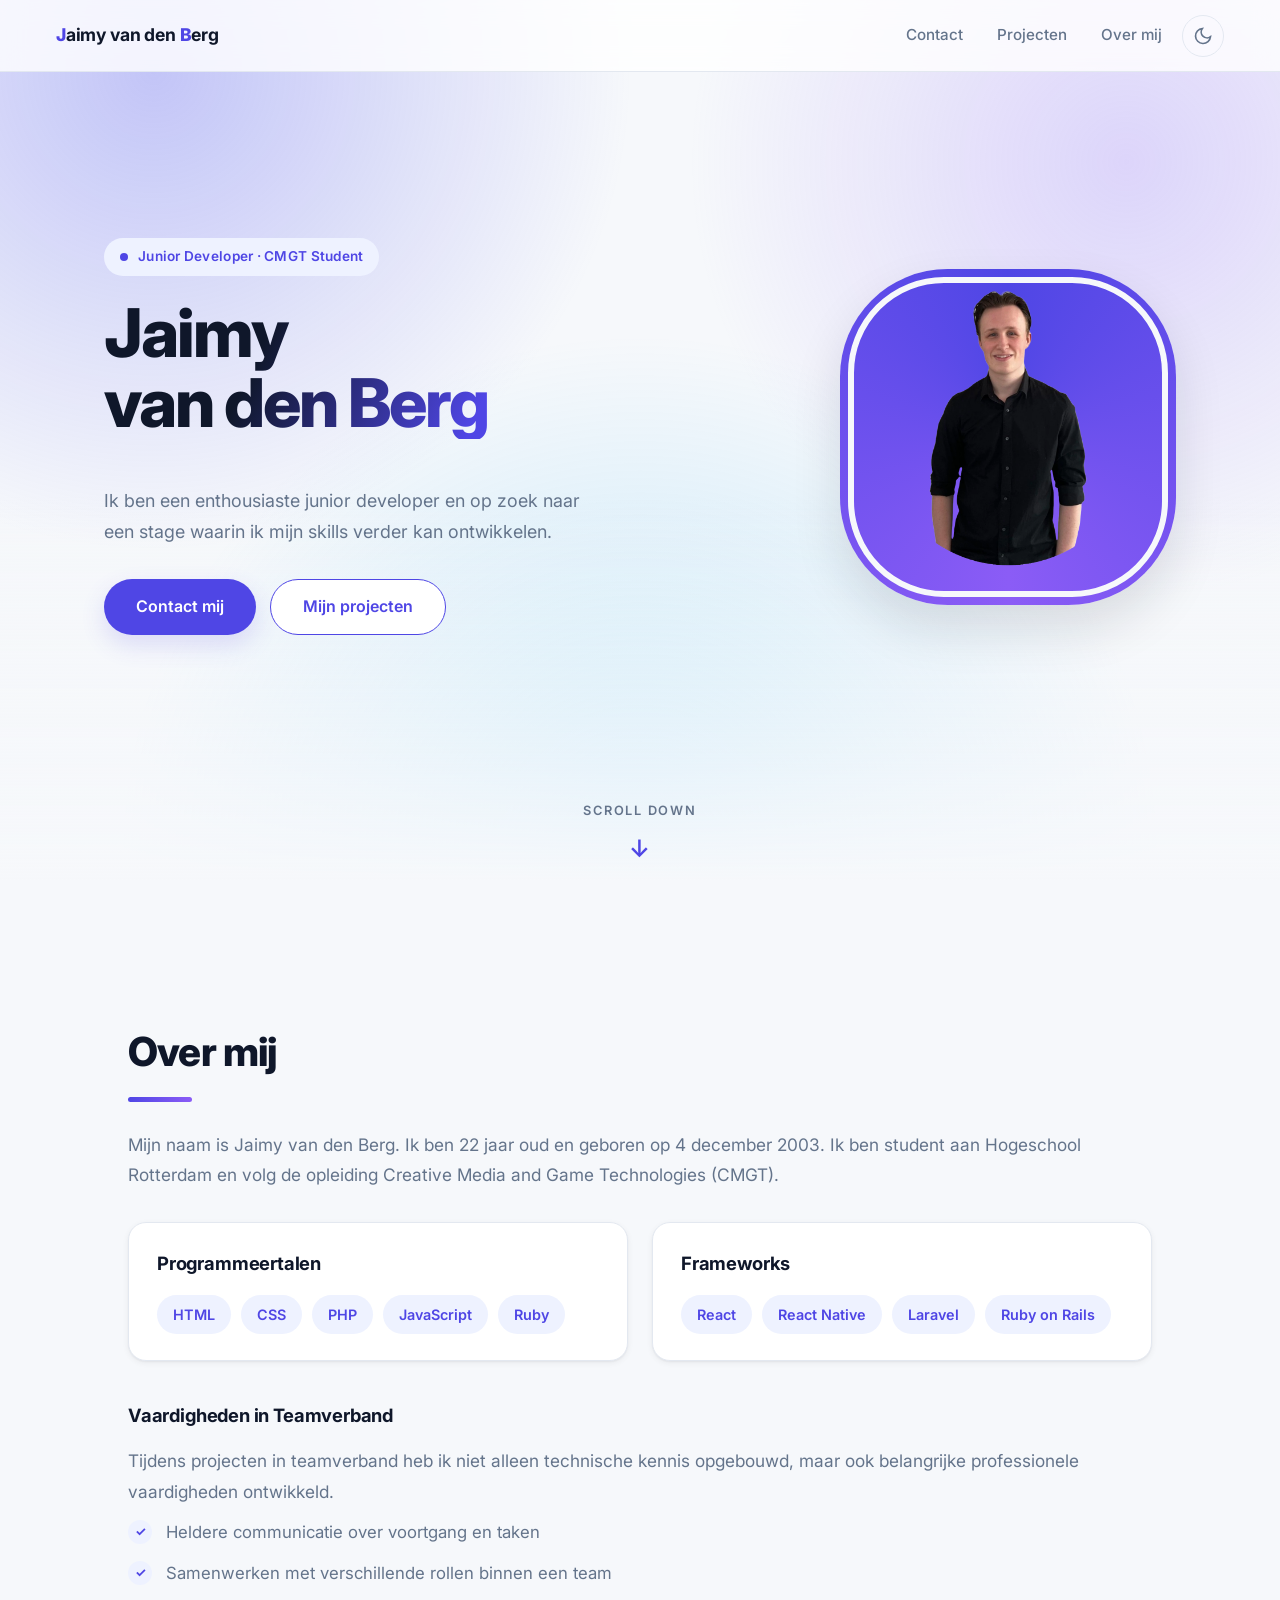
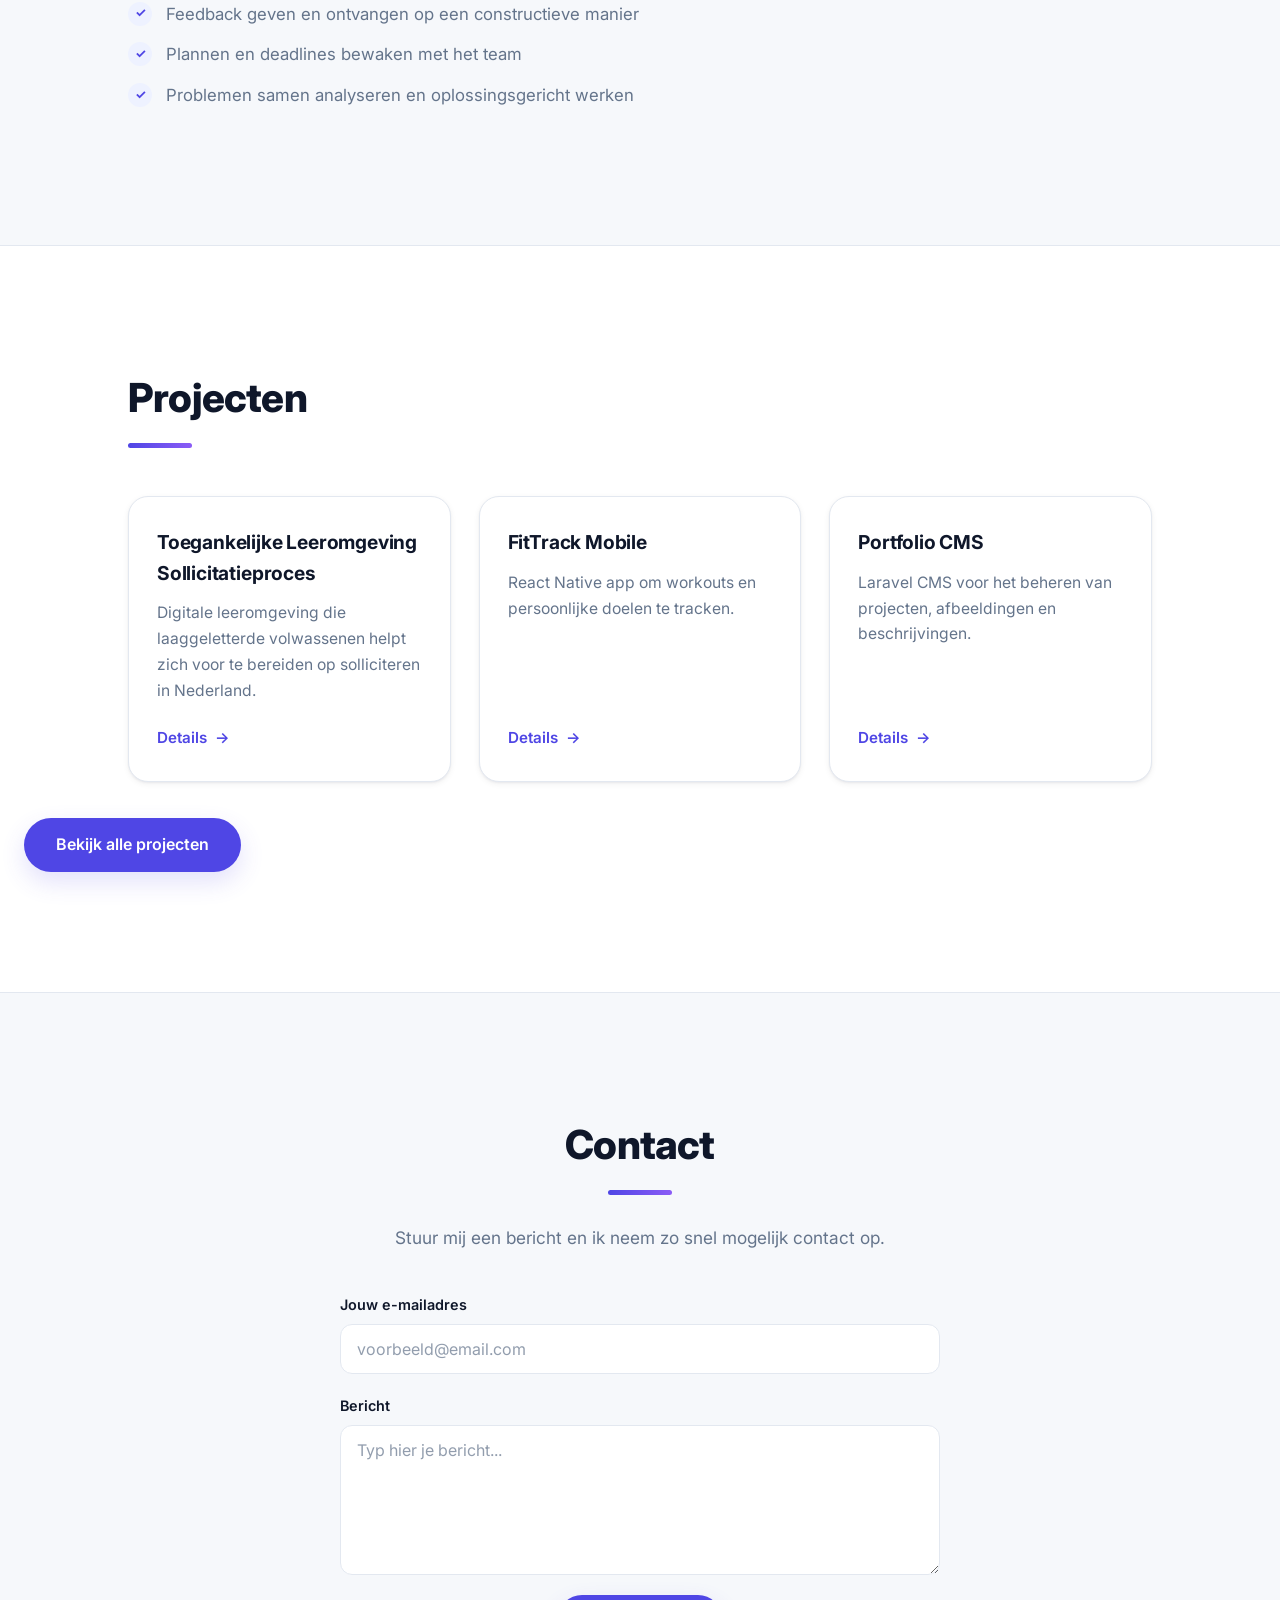
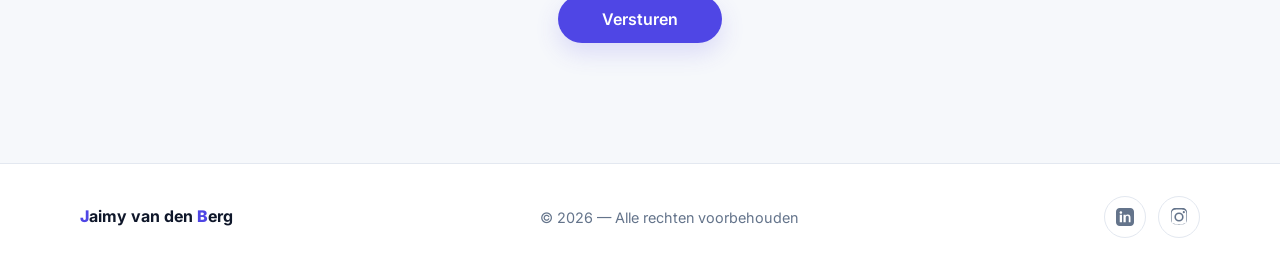
==== commit 47a4fa05: "Mail functie + projecten" ====
--- a/index.html
+++ b/index.html
@@ -50,7 +50,10 @@
                 <h1>Jaimy<br>van den Berg</h1>
                 <br>
                 <p class="intro-subtitle">Ik ben een enthousiaste junior developer en op zoek naar een stage waarin ik mijn skills verder kan ontwikkelen.</p>
-                <a href="#contact" class="contact-btn-intro">Contact mij</a>
+                <div class="intro-actions">
+                    <a href="#contact" class="contact-btn-intro">Contact mij</a>
+                    <a href="#projecten" class="contact-btn-intro projects-btn-intro">Mijn projecten</a>
+                </div>
             </div>
             <div class="profile-pic">
                 <img src="images/Profiel_foto.png" alt="Profielfoto Jaimy van den Berg">
@@ -124,28 +127,17 @@
                 <p>Laravel CMS voor het beheren van projecten, afbeeldingen en beschrijvingen.</p>
                 <button type="button" class="project-details-btn project-trigger" data-project-title="Portfolio CMS" data-project-details="Een eenvoudig content management systeem voor portfolio-items, gebouwd met Laravel. Dit project bevat CRUD-functionaliteit, authenticatie en een admin-dashboard. Mijn focus lag op backend-logica en het koppelen van de database.">Details</button>
             </div>
-            <div class="project-card">
-                <h3>TaskFlow API</h3>
-                <p>Ruby on Rails API voor taakbeheer en team-workflows.</p>
-                <button type="button" class="project-details-btn project-trigger" data-project-title="TaskFlow API" data-project-details="Een API-project in Ruby on Rails voor taakbeheer binnen teams. Inclusief endpoints voor users, tasks en projectstatussen. Ik heb gewerkt aan model-relaties, validaties en API-documentatie.">Details</button>
-            </div>
-            <div class="project-card">
-                <h3>Event Landing Pages</h3>
-                <p>Snelle en responsive landingspagina's met interactieve elementen.</p>
-                <button type="button" class="project-details-btn project-trigger" data-project-title="Event Landing Pages" data-project-details="Een set moderne event-pagina's gebouwd met HTML, CSS en JavaScript. Focus op performance, animaties en mobielvriendelijke layouts. Ik heb hierbij design vertaald naar interactieve frontend code.">Details</button>
-            </div>
-            <div class="project-card">
-                <h3>Mini Game Prototype</h3>
-                <p>CMGT prototype met basis gameplay, score en level-progressie.</p>
-                <button type="button" class="project-details-btn project-trigger" data-project-title="Mini Game Prototype" data-project-details="Een korte game-prototype voor een schoolopdracht binnen CMGT. Gebouwd met JavaScript. In dit project heb ik gameplay-logica, score-systeem en eenvoudige level-opbouw ontwikkeld.">Details</button>
-            </div>
-        </div>
+        </div>
+        <a href="projecten.html" class="contact-btn-intro all-projects-btn">Bekijk alle projecten</a>
     </section>
 
     <section id="contact" class="about-section contact-section reveal-section" data-reveal="left">
         <h2>Contact</h2>
         <p class="contact-intro">Stuur mij een bericht en ik neem zo snel mogelijk contact op.</p>
-        <form class="contact-form">
+        <form class="contact-form" action="https://formsubmit.co/jaimyvdb03@gmail.com" method="POST">
+            <input type="hidden" name="_subject" value="Nieuw bericht via mijn portfolio">
+            <input type="hidden" name="_captcha" value="true">
+            <input type="text" name="_honey" tabindex="-1" autocomplete="off" hidden>
             <div class="form-group">
                 <label for="email">Jouw e-mailadres</label>
                 <input type="email" id="email" name="email" placeholder="voorbeeld@email.com" required>
--- a/style/style.css
+++ b/style/style.css
@@ -22,6 +22,10 @@
     --shadow-md: 0 10px 30px rgba(15, 23, 42, 0.08);
     --shadow-lg: 0 24px 50px rgba(15, 23, 42, 0.12);
     --radius: 18px;
+
+    --blob-1: rgba(99, 102, 241, 0.35);
+    --blob-2: rgba(167, 139, 250, 0.32);
+    --blob-3: rgba(56, 189, 248, 0.28);
 }
 
 body.dark-mode {
@@ -42,6 +46,10 @@
     --shadow-sm: 0 1px 2px rgba(0, 0, 0, 0.4);
     --shadow-md: 0 10px 30px rgba(0, 0, 0, 0.45);
     --shadow-lg: 0 24px 50px rgba(0, 0, 0, 0.55);
+
+    --blob-1: rgba(129, 140, 248, 0.18);
+    --blob-2: rgba(167, 139, 250, 0.14);
+    --blob-3: rgba(56, 189, 248, 0.10);
 }
 
 /* ── Base ──────────────────────────────────────── */
@@ -69,6 +77,44 @@
     transition: background 0.3s ease, color 0.3s ease;
 }
 
+/* Animated gradient background */
+body::before {
+    content: '';
+    position: fixed;
+    inset: 0;
+    z-index: -2;
+    background:
+        radial-gradient(46rem 46rem at 12% 8%, var(--blob-1), transparent 65%),
+        radial-gradient(42rem 42rem at 88% 18%, var(--blob-2), transparent 65%),
+        radial-gradient(50rem 50rem at 50% 95%, var(--blob-3), transparent 65%);
+    animation: gradient-drift 26s ease-in-out infinite alternate;
+    will-change: transform;
+}
+
+body::after {
+    content: '';
+    position: fixed;
+    inset: 0;
+    z-index: -1;
+    background: linear-gradient(180deg, transparent 55%, var(--bg) 98%);
+    pointer-events: none;
+}
+
+@keyframes gradient-drift {
+    0% {
+        transform: translate3d(0, 0, 0) scale(1);
+    }
+    33% {
+        transform: translate3d(2.5%, -3%, 0) scale(1.06);
+    }
+    66% {
+        transform: translate3d(-2.5%, 2.5%, 0) scale(0.97);
+    }
+    100% {
+        transform: translate3d(1.5%, 3%, 0) scale(1.04);
+    }
+}
+
 body.modal-open,
 body.menu-open {
     overflow: hidden;
@@ -125,6 +171,10 @@
     font-weight: 700;
     letter-spacing: -0.01em;
     color: var(--text);
+}
+
+.site-title-link {
+    text-decoration: none;
 }
 
 .neon-char {
@@ -228,9 +278,6 @@
     min-height: calc(100vh - var(--header-height));
     display: flex;
     flex-direction: column;
-    background:
-        radial-gradient(55rem 28rem at 85% -10%, var(--accent-soft), transparent 60%),
-        var(--bg);
 }
 
 .intro {
@@ -312,6 +359,24 @@
     transition: background 0.2s, transform 0.2s, box-shadow 0.2s;
 }
 
+.intro-actions {
+    display: flex;
+    flex-wrap: wrap;
+    gap: 14px;
+}
+
+.projects-btn-intro {
+    background: var(--surface);
+    color: var(--accent);
+    border: 1px solid var(--accent);
+    box-shadow: none;
+}
+
+.projects-btn-intro:hover {
+    color: var(--accent-contrast);
+    box-shadow: none;
+}
+
 .contact-btn-intro:hover {
     background: var(--accent-hover);
     transform: translateY(-2px);
@@ -426,7 +491,8 @@
     border-bottom: 1px solid var(--border);
 }
 
-.about-section h2 {
+.about-section h2,
+.projects-page-title {
     position: relative;
     margin-top: 0;
     margin-bottom: 28px;
@@ -437,7 +503,8 @@
     color: var(--text);
 }
 
-.about-section h2::after {
+.about-section h2::after,
+.projects-page-title::after {
     content: '';
     position: absolute;
     bottom: 0;
@@ -570,6 +637,10 @@
     .profile-pic::before {
         animation: none;
     }
+
+    body::before {
+        animation: none;
+    }
 }
 
 /* ── Projects ──────────────────────────────────── */
@@ -578,6 +649,11 @@
     grid-template-columns: repeat(auto-fill, minmax(300px, 1fr));
     gap: 28px;
     margin-top: 48px;
+}
+
+.all-projects-btn {
+    width: fit-content;
+    margin: 36px auto 0;
 }
 
 .project-card {
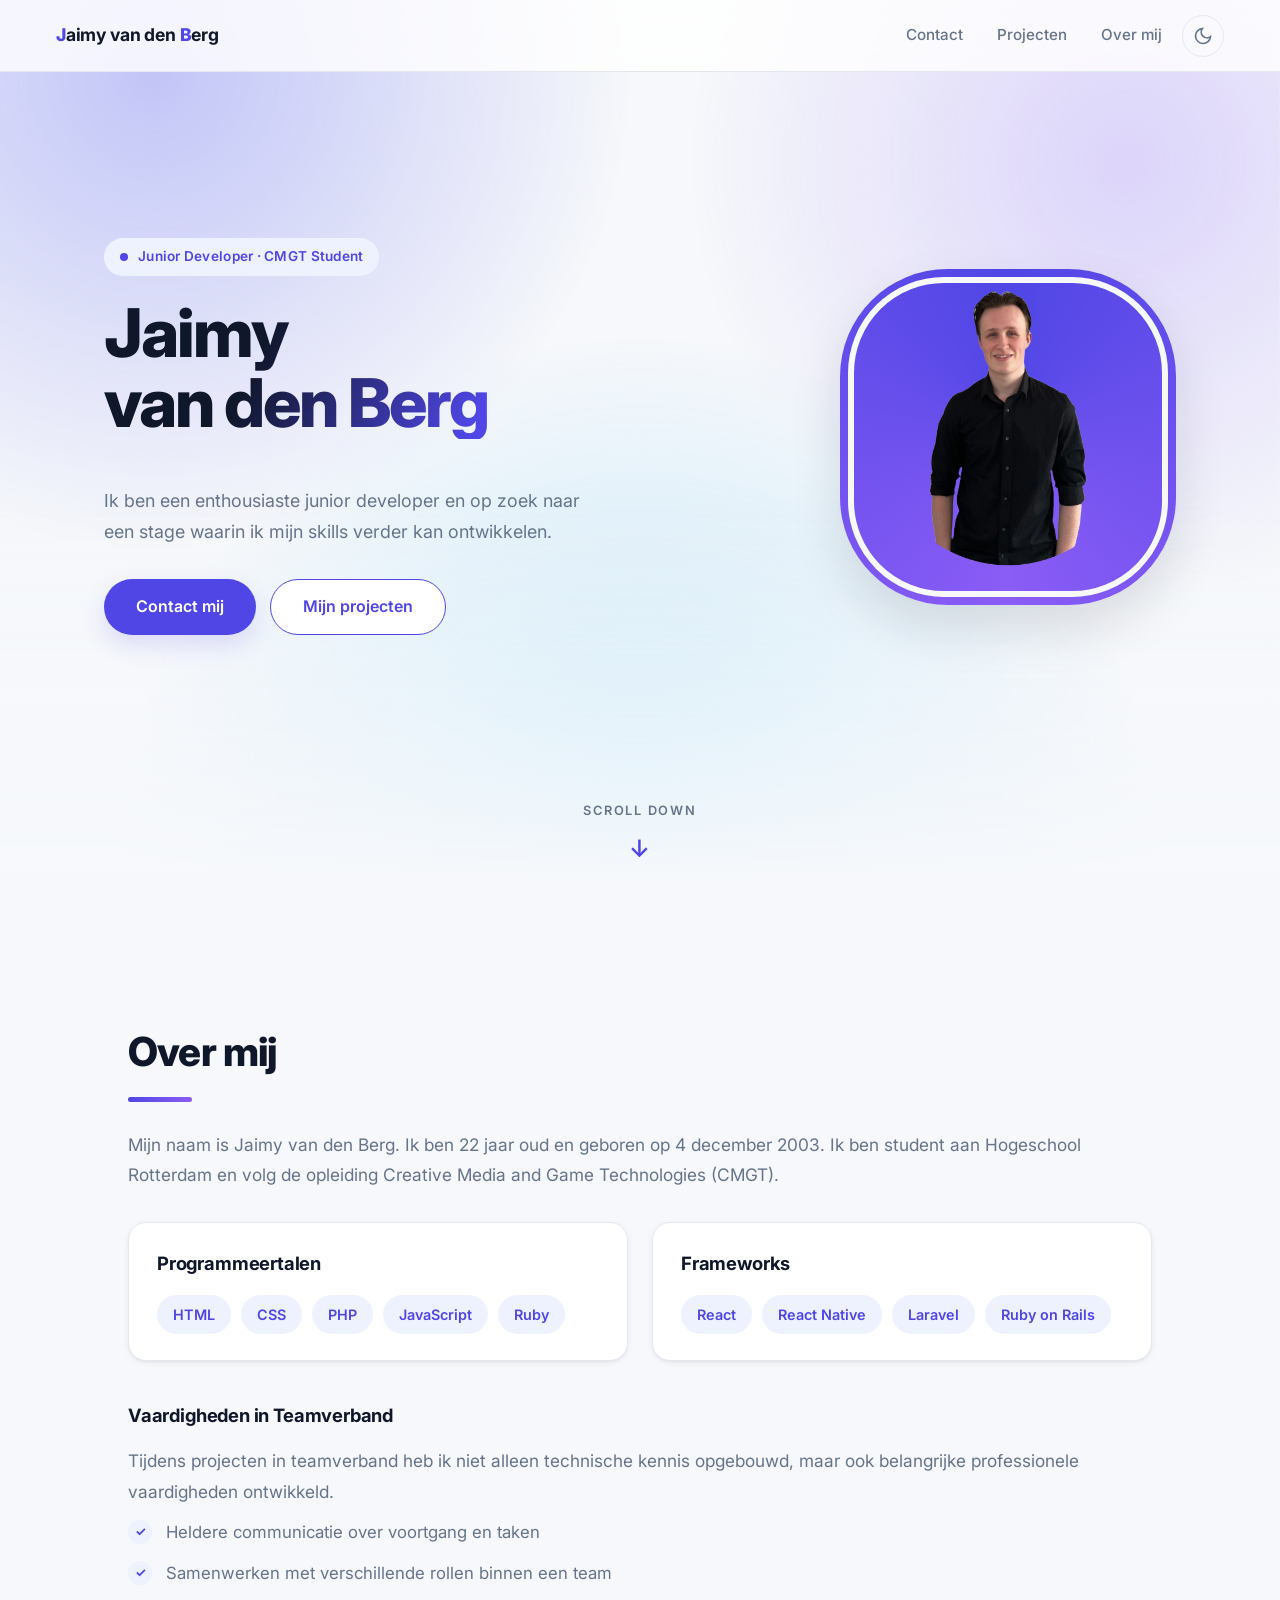
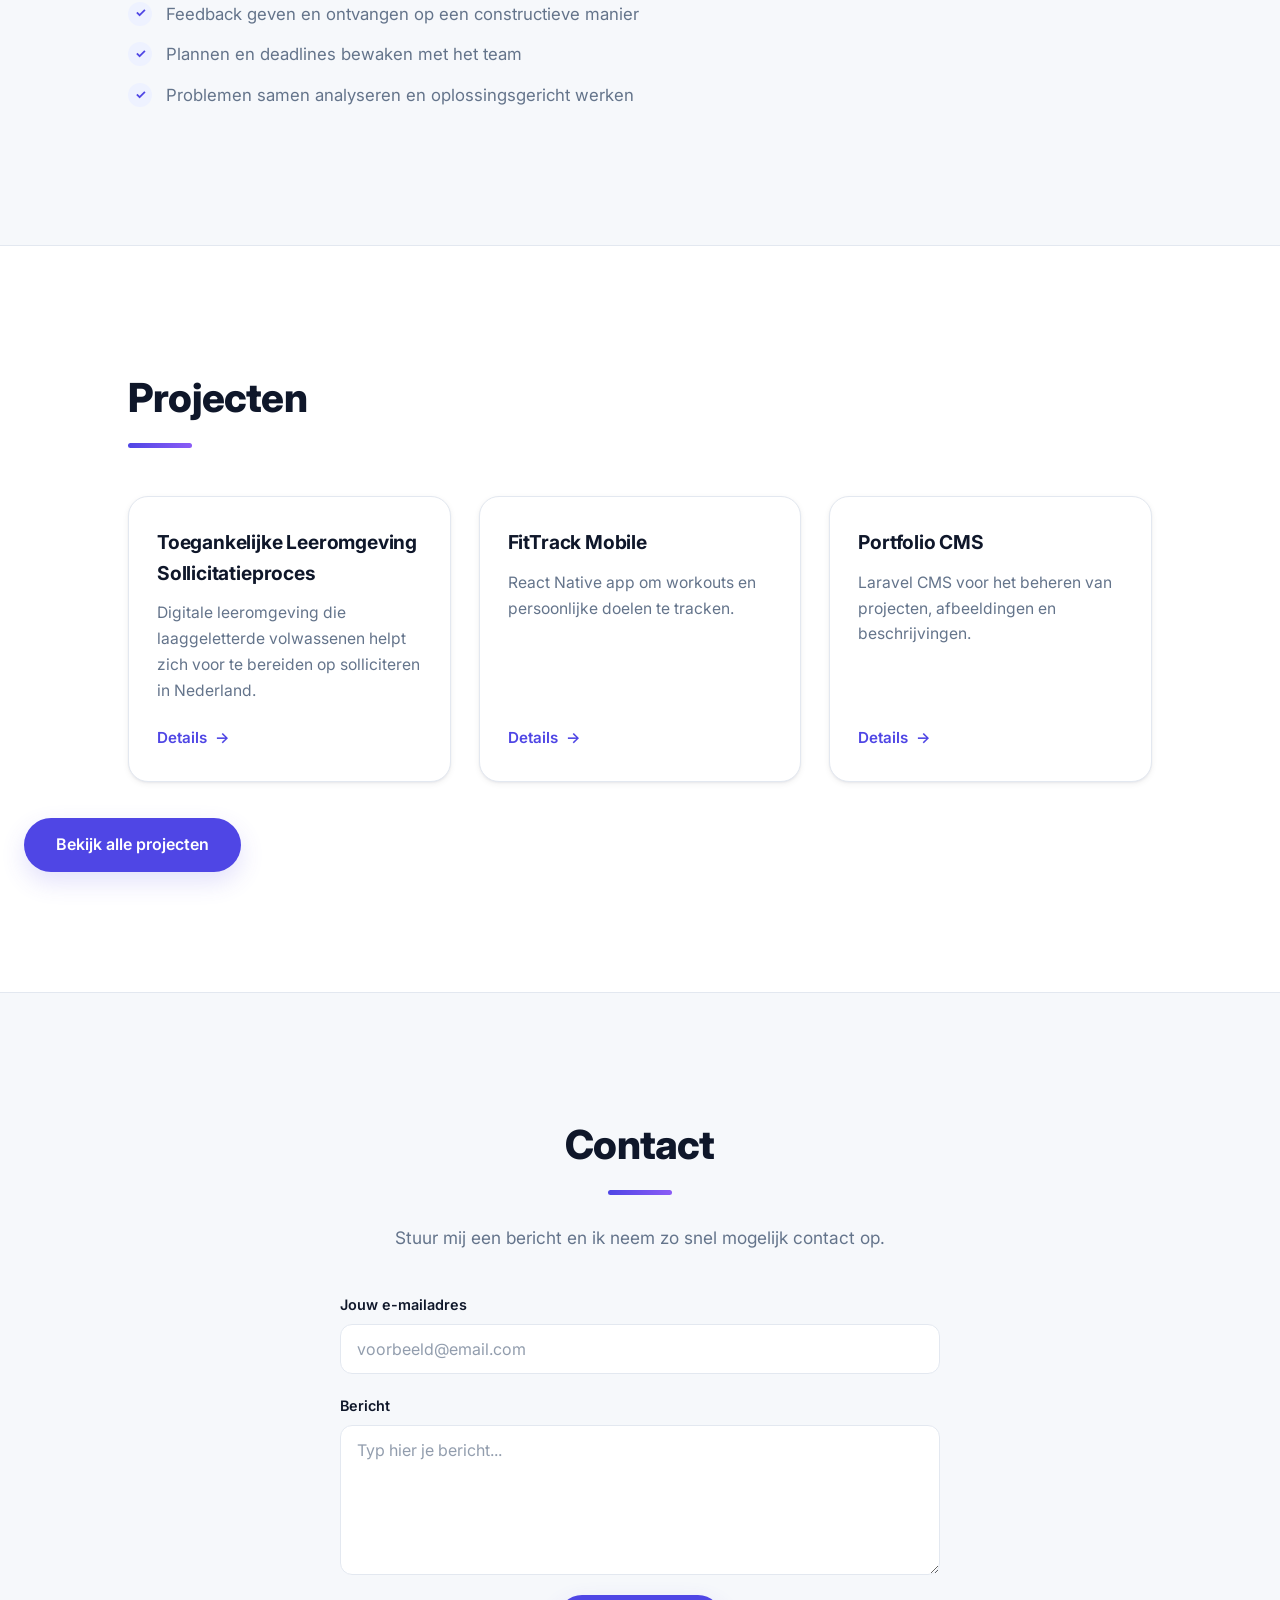
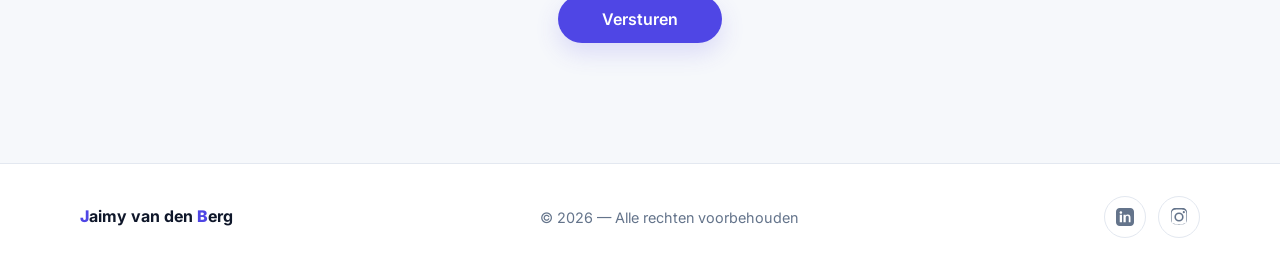
==== commit 5ada44bb: "Spam bescherming" ====
--- a/index.html
+++ b/index.html
@@ -137,14 +137,14 @@
         <form class="contact-form" action="https://formsubmit.co/jaimyvdb03@gmail.com" method="POST">
             <input type="hidden" name="_subject" value="Nieuw bericht via mijn portfolio">
             <input type="hidden" name="_captcha" value="true">
-            <input type="text" name="_honey" tabindex="-1" autocomplete="off" hidden>
+            <input type="text" name="_honey" class="form-honeypot" tabindex="-1" autocomplete="off" aria-hidden="true">
             <div class="form-group">
                 <label for="email">Jouw e-mailadres</label>
-                <input type="email" id="email" name="email" placeholder="voorbeeld@email.com" required>
+                <input type="email" id="email" name="email" placeholder="voorbeeld@email.com" maxlength="254" autocomplete="email" required>
             </div>
             <div class="form-group">
                 <label for="message">Bericht</label>
-                <textarea id="message" name="message" rows="6" placeholder="Typ hier je bericht..." required></textarea>
+                <textarea id="message" name="message" rows="6" placeholder="Typ hier je bericht..." maxlength="5000" required></textarea>
             </div>
             <button type="submit" class="contact-btn">Versturen</button>
         </form>
--- a/style/style.css
+++ b/style/style.css
@@ -864,6 +864,14 @@
     max-width: 600px;
     margin: 40px auto 0;
     text-align: left;
+}
+
+.form-honeypot {
+    position: absolute;
+    left: -10000px;
+    width: 1px;
+    height: 1px;
+    overflow: hidden;
 }
 
 .form-group {
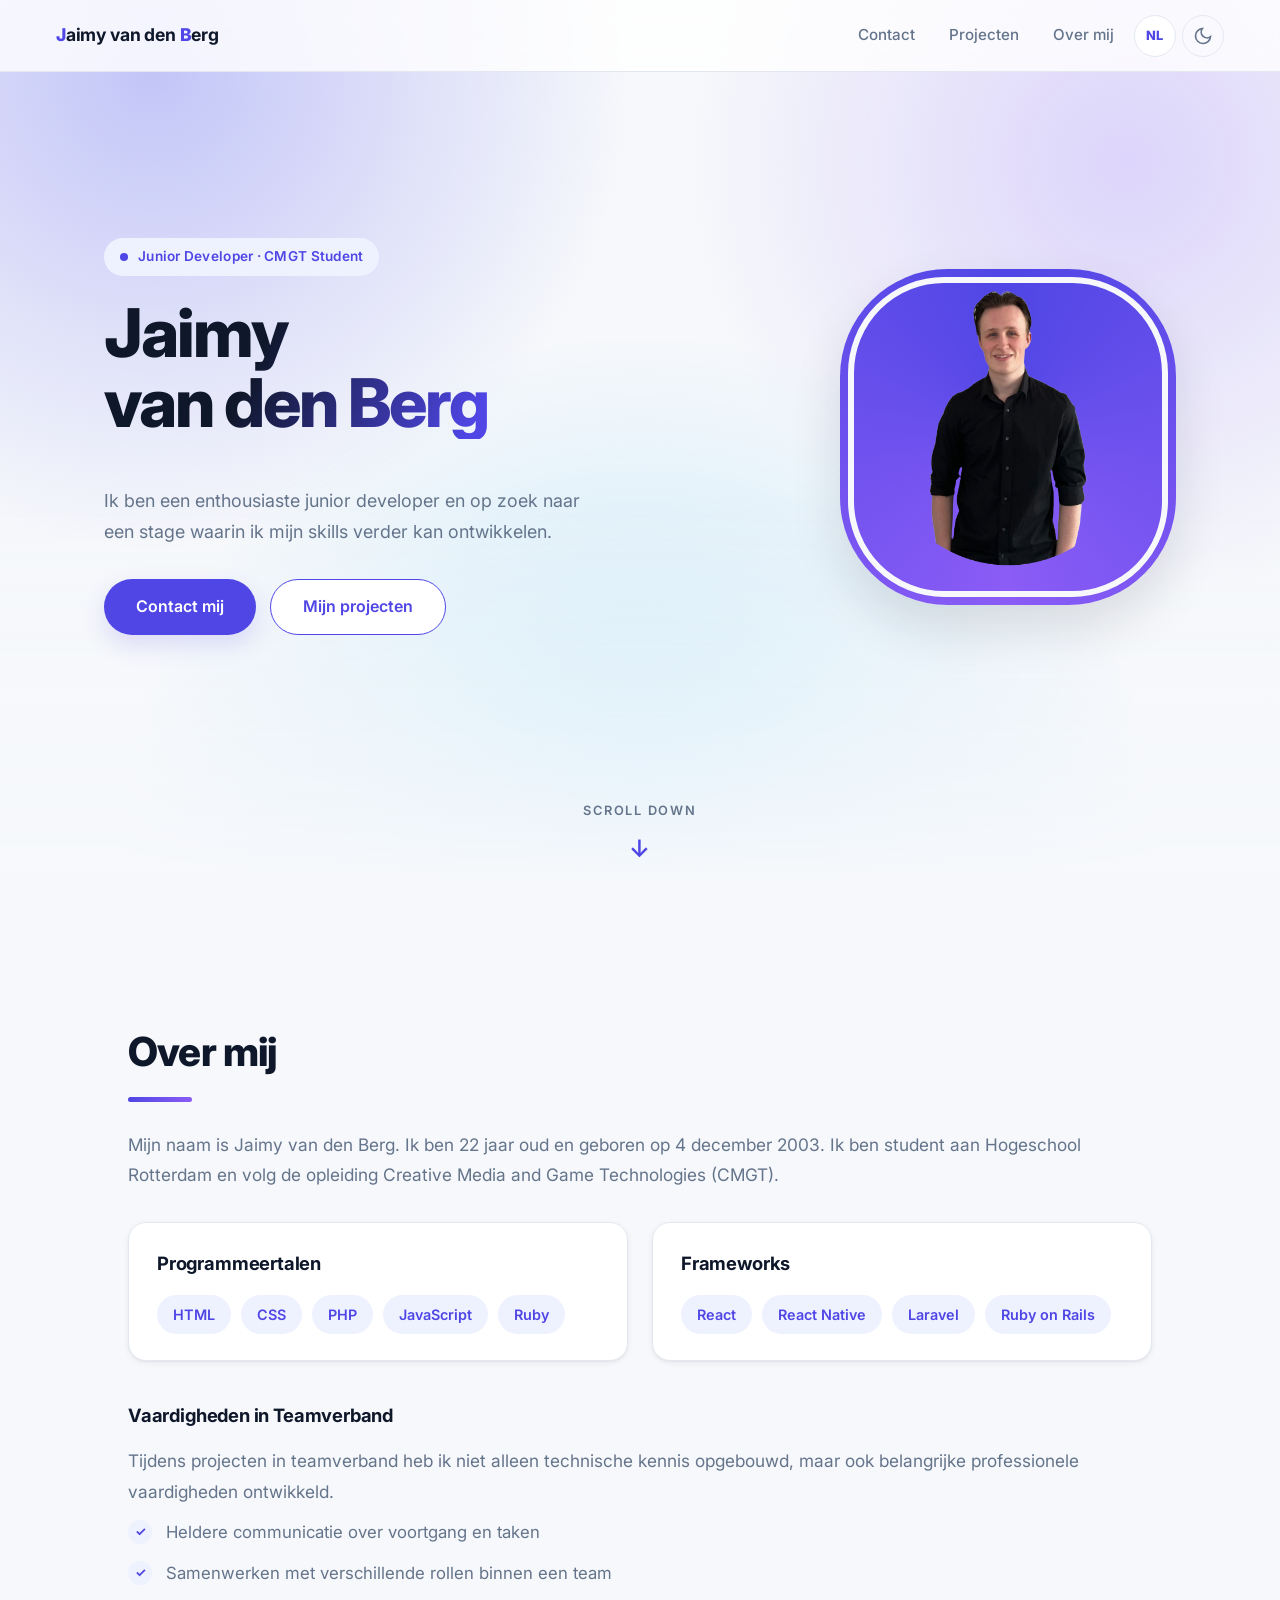
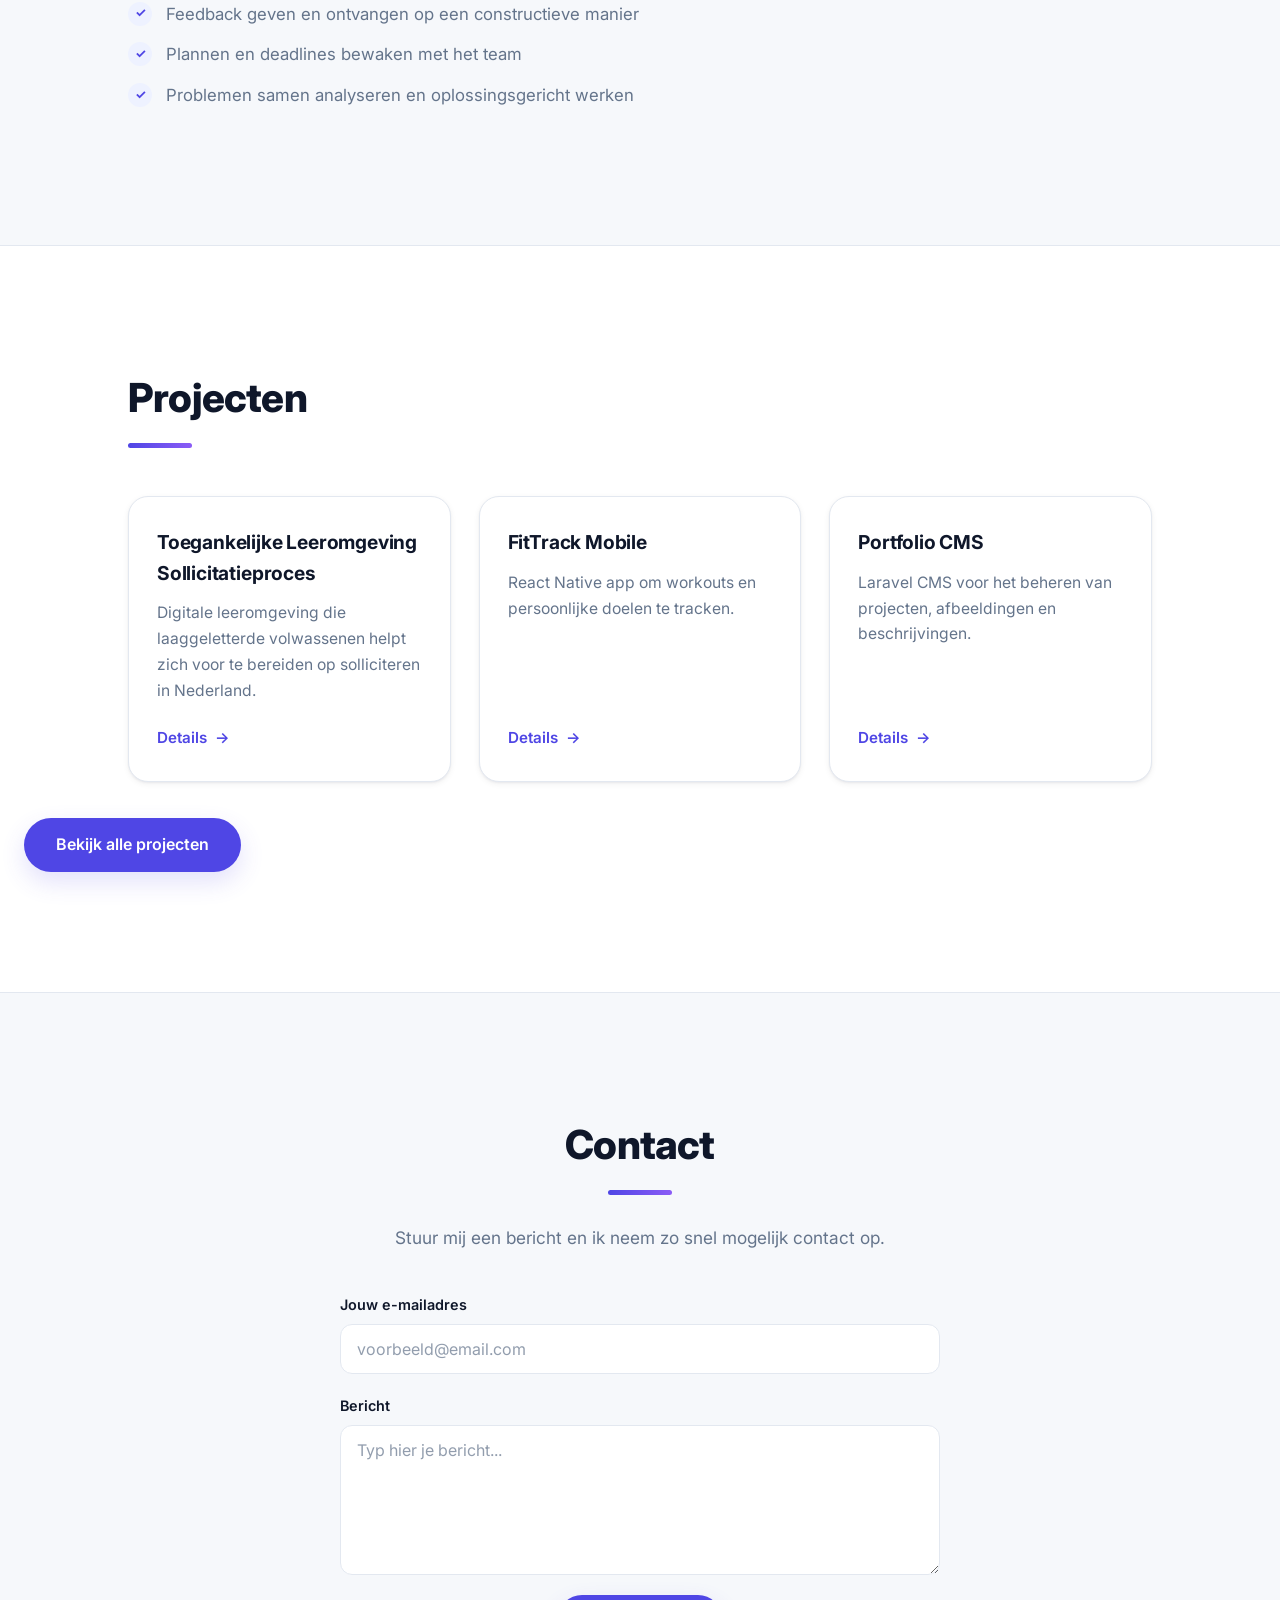
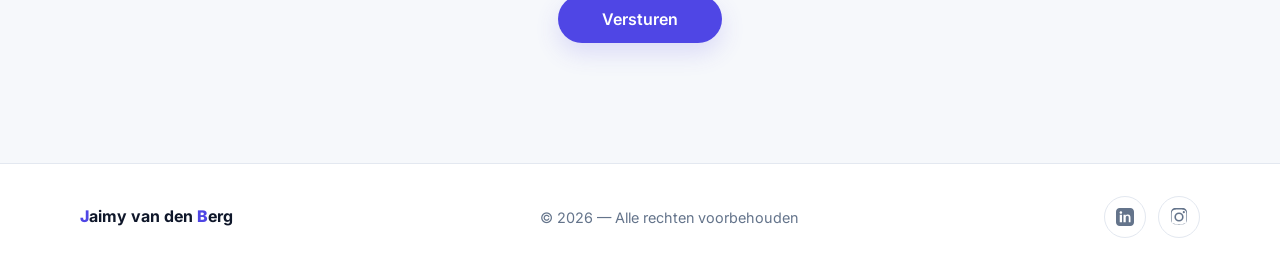
==== commit 4ec7beda: "Talen" ====
--- a/index.html
+++ b/index.html
@@ -6,23 +6,32 @@
     <title>Jaimy van den Berg - Portfolio</title>
     <link rel="stylesheet" href="style/style.css">
 </head>
-<body>
+<body data-page="home">
     <header>
         <div class="site-title">
             <span class="neon-char">J</span>aimy van den <span class="neon-char">B</span>erg
         </div>
-        <button class="menu-toggle" aria-label="Open menu" aria-controls="primary-nav" aria-expanded="false">
+        <button class="menu-toggle" aria-label="Menu openen" data-i18n-aria-label="menu.open" aria-controls="primary-nav" aria-expanded="false">
             <span></span>
             <span></span>
             <span></span>
         </button>
         <nav id="primary-nav">
             <ul>
-                <li><a href="#contact">Contact</a></li>
-                <li><a href="#projecten">Projecten</a></li>
-                <li><a href="#over-mij">Over mij</a></li>
+                <li><a href="#contact" data-i18n="nav.contact">Contact</a></li>
+                <li><a href="#projecten" data-i18n="nav.projects">Projecten</a></li>
+                <li><a href="#over-mij" data-i18n="nav.about">Over mij</a></li>
+                <li class="language-menu-item">
+                    <button type="button" class="language-toggle" aria-label="Select language" data-i18n-aria-label="language.aria" aria-haspopup="true" aria-expanded="false" aria-controls="language-options">
+                        <span class="current-language-code" aria-hidden="true">NL</span>
+                    </button>
+                    <ul class="language-options" id="language-options" role="menu" hidden>
+                        <li role="none"><button type="button" role="menuitemradio" data-language="nl" aria-checked="true"><span class="language-code" aria-hidden="true">NL</span> Nederlands</button></li>
+                        <li role="none"><button type="button" role="menuitemradio" data-language="en" aria-checked="false"><span class="language-code" aria-hidden="true">EN</span> English</button></li>
+                    </ul>
+                </li>
                 <li>
-                    <button class="theme-toggle" aria-label="Toggle theme" aria-pressed="false">
+                    <button class="theme-toggle" aria-label="Thema wijzigen" data-i18n-aria-label="theme.toggle" aria-pressed="false">
                         <svg class="sun-icon" xmlns="http://www.w3.org/2000/svg" width="24" height="24" viewBox="0 0 24 24" fill="none" stroke="currentColor" stroke-width="2" style="display: none;">
                             <circle cx="12" cy="12" r="5"></circle>
                             <line x1="12" y1="1" x2="12" y2="3"></line>
@@ -46,35 +55,35 @@
     <main>
         <section class="intro">
             <div class="intro-text">
-                <span class="intro-badge">Junior Developer &middot; CMGT Student</span>
+                <span class="intro-badge" data-i18n="home.badge">Junior Developer &middot; CMGT Student</span>
                 <h1>Jaimy<br>van den Berg</h1>
                 <br>
-                <p class="intro-subtitle">Ik ben een enthousiaste junior developer en op zoek naar een stage waarin ik mijn skills verder kan ontwikkelen.</p>
+                <p class="intro-subtitle" data-i18n="home.subtitle">Ik ben een enthousiaste junior developer en op zoek naar een stage waarin ik mijn skills verder kan ontwikkelen.</p>
                 <div class="intro-actions">
-                    <a href="#contact" class="contact-btn-intro">Contact mij</a>
-                    <a href="#projecten" class="contact-btn-intro projects-btn-intro">Mijn projecten</a>
+                    <a href="#contact" class="contact-btn-intro" data-i18n="home.contact">Contact mij</a>
+                    <a href="#projecten" class="contact-btn-intro projects-btn-intro" data-i18n="home.myProjects">Mijn projecten</a>
                 </div>
             </div>
             <div class="profile-pic">
-                <img src="images/Profiel_foto.png" alt="Profielfoto Jaimy van den Berg">
+                <img src="images/Profiel_foto.png" alt="Profielfoto Jaimy van den Berg" data-i18n-alt="home.profileAlt">
             </div>
         </section>
         <div class="scroll-down">
-            <span>Scroll down</span>
+            <span data-i18n="home.scroll">Scroll down</span>
             <span class="arrow">&#8595;</span>
         </div>
     </main>
 
     <section id="over-mij" class="about-section reveal-section" data-reveal="left">
-        <h2>Over mij</h2>
-        <p>
+        <h2 data-i18n="about.title">Over mij</h2>
+        <p data-i18n="about.intro">
             Mijn naam is Jaimy van den Berg. Ik ben 22 jaar oud en geboren op 4 december 2003.
             Ik ben student aan Hogeschool Rotterdam en volg de opleiding Creative Media and Game Technologies (CMGT).
         </p>
 
         <div class="about-lists">
             <div class="about-list-block">
-                <h3>Programmeertalen</h3>
+                <h3 data-i18n="about.languages">Programmeertalen</h3>
                 <ul>
                     <li>HTML</li>
                     <li>CSS</li>
@@ -85,7 +94,7 @@
             </div>
 
             <div class="about-list-block">
-                <h3>Frameworks</h3>
+                <h3 data-i18n="about.frameworks">Frameworks</h3>
                 <ul>
                     <li>React</li>
                     <li>React Native</li>
@@ -95,22 +104,22 @@
             </div>
         </div>
 
-        <h3>Vaardigheden in Teamverband</h3>
-        <p>
+        <h3 data-i18n="about.teamSkills">Vaardigheden in Teamverband</h3>
+        <p data-i18n="about.teamIntro">
             Tijdens projecten in teamverband heb ik niet alleen technische kennis opgebouwd,
             maar ook belangrijke professionele vaardigheden ontwikkeld.
         </p>
         <ul>
-            <li>Heldere communicatie over voortgang en taken</li>
-            <li>Samenwerken met verschillende rollen binnen een team</li>
-            <li>Feedback geven en ontvangen op een constructieve manier</li>
-            <li>Plannen en deadlines bewaken met het team</li>
-            <li>Problemen samen analyseren en oplossingsgericht werken</li>
+            <li data-i18n="about.skill1">Heldere communicatie over voortgang en taken</li>
+            <li data-i18n="about.skill2">Samenwerken met verschillende rollen binnen een team</li>
+            <li data-i18n="about.skill3">Feedback geven en ontvangen op een constructieve manier</li>
+            <li data-i18n="about.skill4">Plannen en deadlines bewaken met het team</li>
+            <li data-i18n="about.skill5">Problemen samen analyseren en oplossingsgericht werken</li>
         </ul>
     </section>
 
     <section id="projecten" class="about-section projects-section reveal-section" data-reveal="right">
-        <h2>Projecten</h2>
+        <h2 data-i18n="projects.title">Projecten</h2>
         <div class="projects-grid">
             <div class="project-card">
                 <h3>Toegankelijke Leeromgeving Sollicitatieproces</h3>
@@ -128,41 +137,41 @@
                 <button type="button" class="project-details-btn project-trigger" data-project-title="Portfolio CMS" data-project-details="Een eenvoudig content management systeem voor portfolio-items, gebouwd met Laravel. Dit project bevat CRUD-functionaliteit, authenticatie en een admin-dashboard. Mijn focus lag op backend-logica en het koppelen van de database.">Details</button>
             </div>
         </div>
-        <a href="projecten.html" class="contact-btn-intro all-projects-btn">Bekijk alle projecten</a>
+        <a href="projecten.html" class="contact-btn-intro all-projects-btn" data-i18n="projects.all">Bekijk alle projecten</a>
     </section>
 
     <section id="contact" class="about-section contact-section reveal-section" data-reveal="left">
-        <h2>Contact</h2>
-        <p class="contact-intro">Stuur mij een bericht en ik neem zo snel mogelijk contact op.</p>
+        <h2 data-i18n="contact.title">Contact</h2>
+        <p class="contact-intro" data-i18n="contact.intro">Stuur mij een bericht en ik neem zo snel mogelijk contact op.</p>
         <form class="contact-form" action="https://formsubmit.co/jaimyvdb03@gmail.com" method="POST">
-            <input type="hidden" name="_subject" value="Nieuw bericht via mijn portfolio">
+            <input type="hidden" name="_subject" value="Nieuw bericht via mijn portfolio" data-i18n-value="contact.subject">
             <input type="hidden" name="_captcha" value="true">
             <input type="text" name="_honey" class="form-honeypot" tabindex="-1" autocomplete="off" aria-hidden="true">
             <div class="form-group">
-                <label for="email">Jouw e-mailadres</label>
-                <input type="email" id="email" name="email" placeholder="voorbeeld@email.com" maxlength="254" autocomplete="email" required>
+                <label for="email" data-i18n="contact.emailLabel">Jouw e-mailadres</label>
+                <input type="email" id="email" name="email" placeholder="voorbeeld@email.com" data-i18n-placeholder="contact.emailPlaceholder" maxlength="254" autocomplete="email" required>
             </div>
             <div class="form-group">
-                <label for="message">Bericht</label>
-                <textarea id="message" name="message" rows="6" placeholder="Typ hier je bericht..." maxlength="5000" required></textarea>
-            </div>
-            <button type="submit" class="contact-btn">Versturen</button>
+                <label for="message" data-i18n="contact.messageLabel">Bericht</label>
+                <textarea id="message" name="message" rows="6" placeholder="Typ hier je bericht..." data-i18n-placeholder="contact.messagePlaceholder" maxlength="5000" required></textarea>
+            </div>
+            <button type="submit" class="contact-btn" data-i18n="contact.submit">Versturen</button>
         </form>
     </section>
 
     <div class="project-modal" id="project-modal" aria-hidden="true" role="dialog" aria-modal="true" aria-labelledby="project-modal-title">
         <div class="project-modal-content">
-            <button type="button" class="project-modal-close" aria-label="Sluiten">&times;</button>
-            <h3 id="project-modal-title">Project titel</h3>
-            <p id="project-modal-description">Project details</p>
-            <a id="project-modal-link" class="project-modal-link" href="#" target="_blank" rel="noopener" hidden>Bekijk op GitHub</a>
+            <button type="button" class="project-modal-close" aria-label="Sluiten" data-i18n-aria-label="modal.close">&times;</button>
+            <h3 id="project-modal-title" data-i18n="modal.title">Project titel</h3>
+            <p id="project-modal-description" data-i18n="modal.details">Project details</p>
+            <a id="project-modal-link" class="project-modal-link" href="#" target="_blank" rel="noopener" hidden data-i18n="modal.github">Bekijk op GitHub</a>
         </div>
     </div>
 
     <footer class="site-footer">
         <div class="footer-inner">
             <span class="footer-name"><span class="neon-char">J</span>aimy van den <span class="neon-char">B</span>erg</span>
-            <span class="footer-copy">&copy; 2026 &mdash; Alle rechten voorbehouden</span>
+            <span class="footer-copy" data-i18n="footer.copyright">&copy; 2026 &mdash; Alle rechten voorbehouden</span>
             <div class="footer-socials">
                 <a href="https://www.linkedin.com/" target="_blank" rel="noopener" aria-label="LinkedIn">
                     <svg xmlns="http://www.w3.org/2000/svg" width="24" height="24" viewBox="0 0 24 24" fill="currentColor">
@@ -178,6 +187,7 @@
         </div>
     </footer>
 
+    <script src="scripts/i18n.js"></script>
     <script>
         const menuToggle = document.querySelector('.menu-toggle');
         const primaryNav = document.getElementById('primary-nav');
@@ -305,8 +315,10 @@
 
             projectTriggers.forEach((trigger) => {
                 trigger.addEventListener('click', () => {
-                    const title = trigger.getAttribute('data-project-title') || 'Project';
-                    const details = trigger.getAttribute('data-project-details') || 'Geen extra informatie beschikbaar.';
+                    const originalTitle = trigger.getAttribute('data-project-title') || 'Project';
+                    const project = window.portfolioI18n.getProject(originalTitle);
+                    const title = project ? project.title : originalTitle;
+                    const details = project ? project.details : trigger.getAttribute('data-project-details') || 'Geen extra informatie beschikbaar.';
                     const projectUrl = trigger.getAttribute('data-project-url');
 
                     projectModalTitle.textContent = title;
--- a/style/style.css
+++ b/style/style.css
@@ -210,6 +210,94 @@
 nav ul li a:hover {
     color: var(--accent);
     background: var(--accent-soft);
+}
+
+.language-menu-item {
+    position: relative;
+}
+
+.language-toggle {
+    width: 42px;
+    height: 42px;
+    display: flex;
+    align-items: center;
+    justify-content: center;
+    border: 1px solid var(--border);
+    border-radius: 50%;
+    background: var(--surface);
+    color: var(--text);
+    font-family: inherit;
+    cursor: pointer;
+    transition: color 0.2s, border-color 0.2s, background 0.2s;
+}
+
+.language-toggle:hover {
+    border-color: var(--accent);
+    background: var(--accent-soft);
+}
+
+.current-language-code,
+.language-code {
+    display: inline-flex;
+    align-items: center;
+    justify-content: center;
+    color: var(--accent);
+    font-size: 0.75rem;
+    font-weight: 800;
+    letter-spacing: 0.02em;
+}
+
+.language-code {
+    width: 24px;
+    flex: 0 0 24px;
+}
+
+.current-language-code {
+    font-size: 0.8rem;
+}
+
+.language-options {
+    position: absolute;
+    top: calc(100% + 10px);
+    right: 0;
+    z-index: 1300;
+    display: flex;
+    flex-direction: column;
+    align-items: stretch;
+    gap: 2px;
+    min-width: 170px;
+    margin: 0;
+    padding: 6px;
+    list-style: none;
+    background: var(--surface);
+    border: 1px solid var(--border);
+    border-radius: 14px;
+    box-shadow: var(--shadow-md);
+}
+
+.language-options[hidden] {
+    display: none;
+}
+
+.language-options button {
+    width: 100%;
+    display: flex;
+    align-items: center;
+    gap: 10px;
+    padding: 10px 12px;
+    border: 0;
+    border-radius: 9px;
+    background: transparent;
+    color: var(--text);
+    font: inherit;
+    text-align: left;
+    cursor: pointer;
+}
+
+.language-options button:hover,
+.language-options button[aria-checked="true"] {
+    background: var(--accent-soft);
+    color: var(--accent);
 }
 
 .theme-toggle {
@@ -1035,6 +1123,21 @@
         font-size: 1.05rem;
     }
 
+    nav ul li.language-menu-item {
+        padding: 8px 16px;
+    }
+
+    nav ul li .language-options {
+        position: static;
+        width: 100%;
+        margin-top: 8px;
+        box-shadow: none;
+    }
+
+    nav ul li .language-options li {
+        padding: 0;
+    }
+
     nav ul li:last-child {
         padding: 14px 16px;
     }
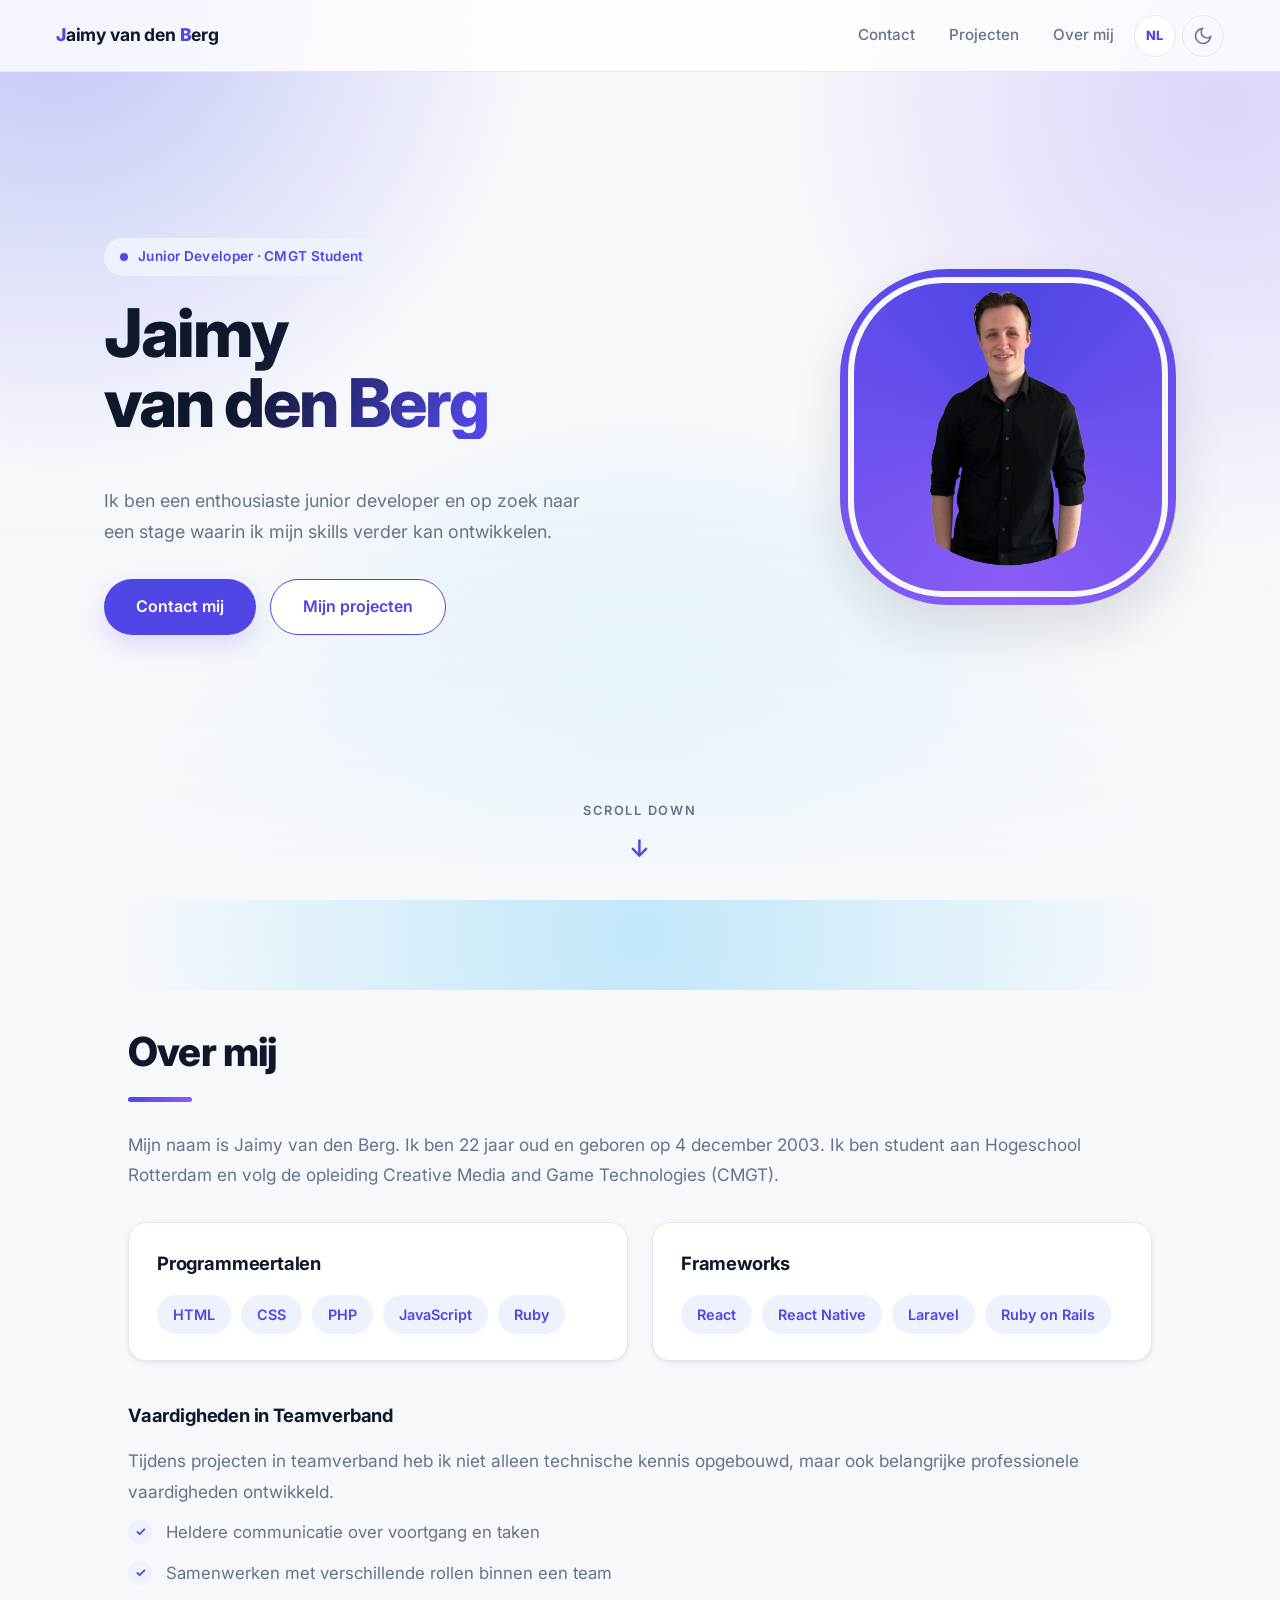
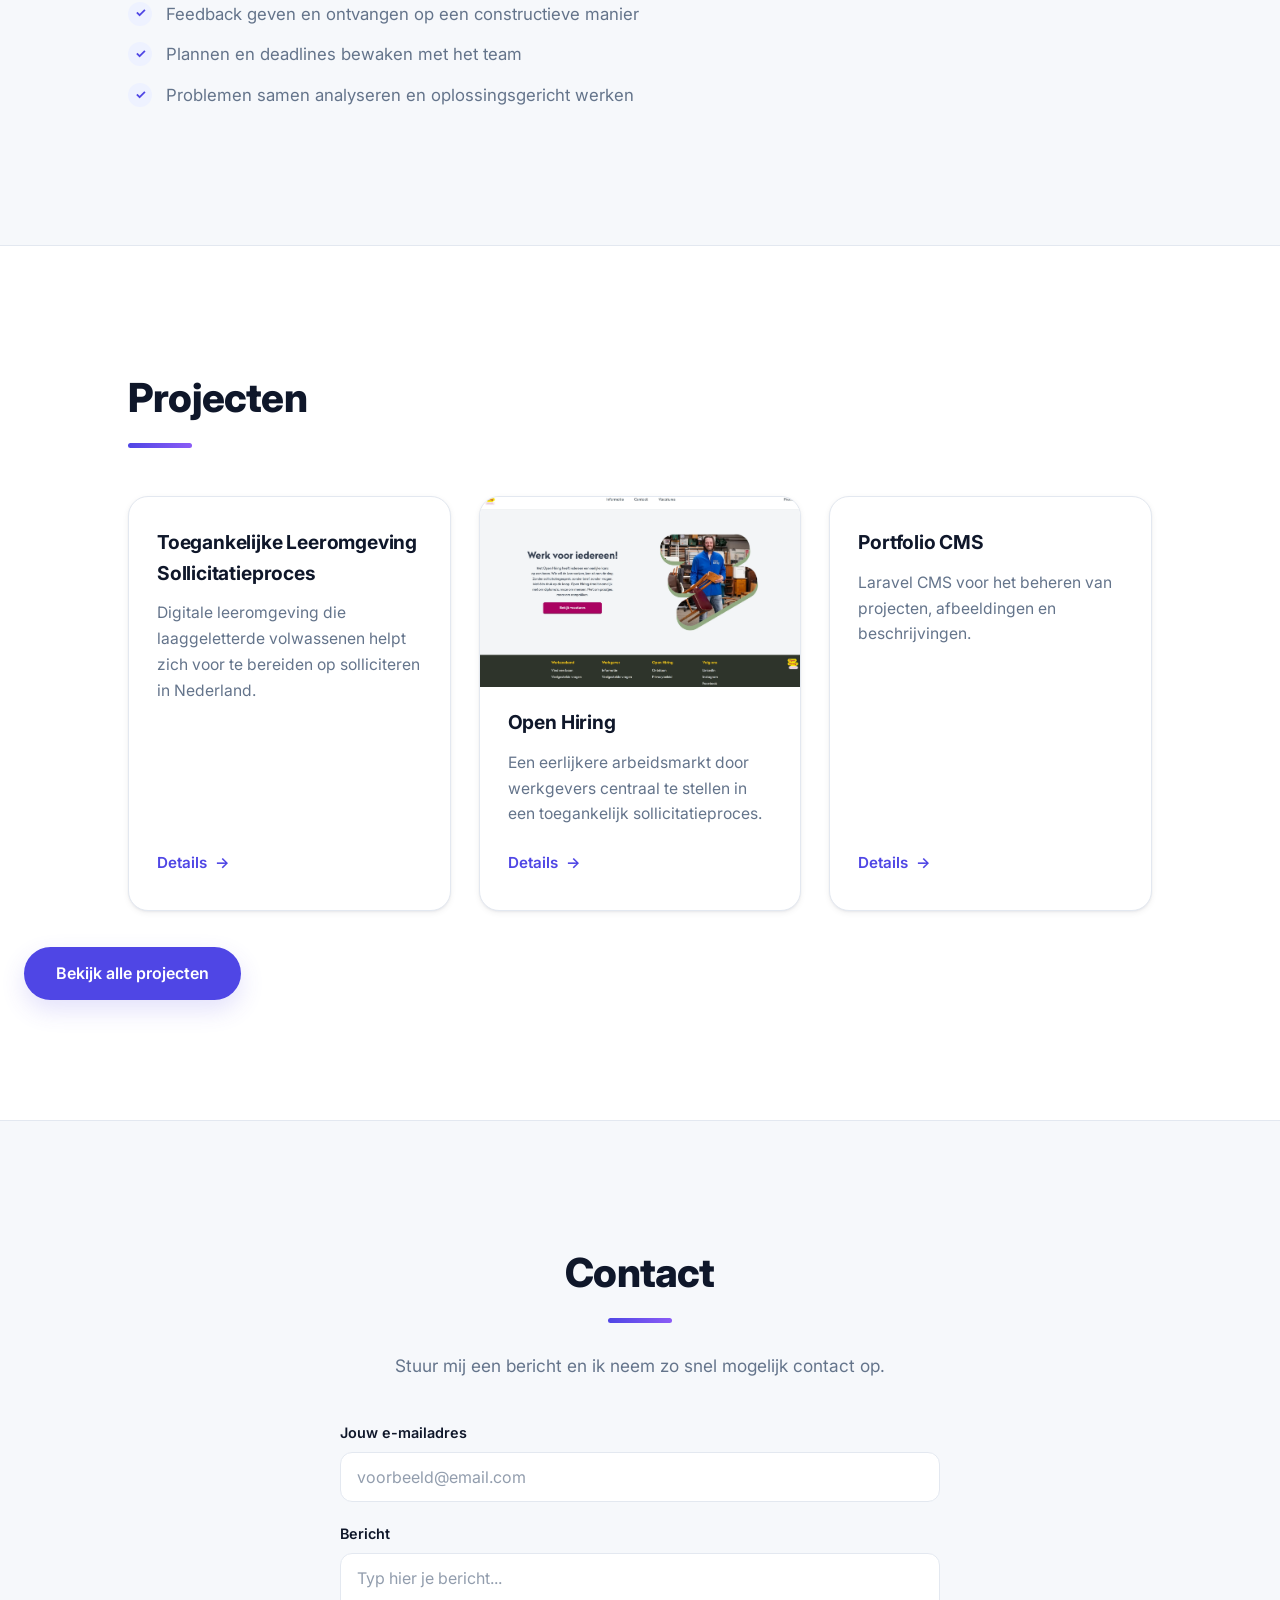
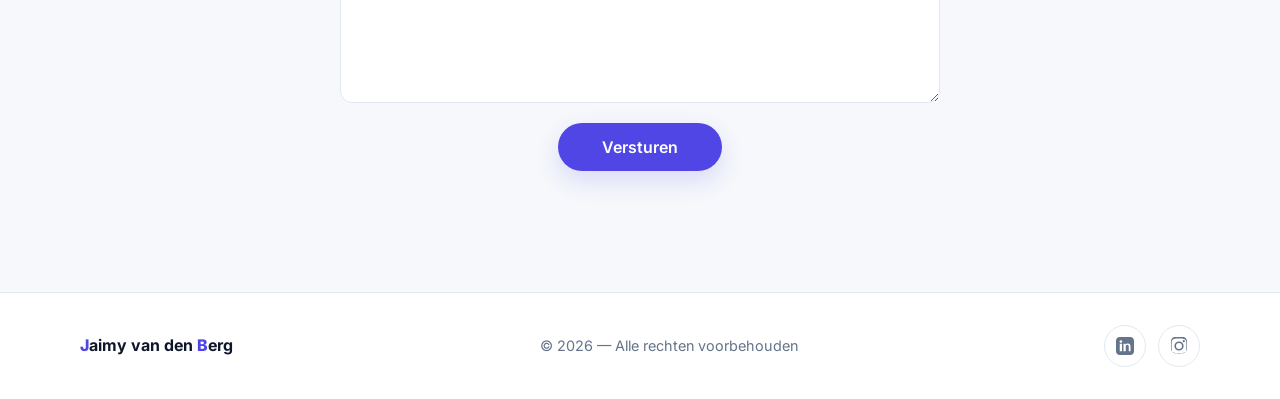
==== commit 46d3c970: "Projecten" ====
--- a/index.html
+++ b/index.html
@@ -124,17 +124,18 @@
             <div class="project-card">
                 <h3>Toegankelijke Leeromgeving Sollicitatieproces</h3>
                 <p>Digitale leeromgeving die laaggeletterde volwassenen helpt zich voor te bereiden op solliciteren in Nederland.</p>
-                <button type="button" class="project-details-btn project-trigger" data-project-title="Toegankelijke Leeromgeving Sollicitatieproces" data-project-details="Project&#10;Dit project richtte zich op het ontwikkelen van een toegankelijke digitale leeromgeving voor laaggeletterde volwassenen die zich voorbereiden op solliciteren in Nederland.&#10;&#10;Het doel was om drempels zoals beperkte taalvaardigheid, digitale vaardigheden en onzekerheid weg te nemen, zodat gebruikers zelfstandiger kunnen solliciteren en beter kunnen deelnemen aan de arbeidsmarkt.&#10;&#10;Op basis van onderzoek is een website ontwikkeld met eenvoudige lessen op A2-niveau, ondersteuning in meerdere talen, text-to-speech, videolessen en een AI-assistent om sollicitatiegesprekken veilig te oefenen.&#10;&#10;Mijn rol&#10;- UX-onderzoek uitgevoerd naar laaggeletterdheid en uitdagingen van de doelgroep&#10;- Menselijke en democratische waarden onderzocht en vertaald naar ontwerpkeuzes&#10;- Expertinterviews en probes opgezet&#10;- Onderzoeksresultaten gepresenteerd en iteraties onderbouwd met gebruikersonderzoek&#10;- Meegedacht over toegankelijkheidsfuncties zoals meertaligheid, text-to-speech, videolessen en AI-assistentie&#10;&#10;Doelgroep&#10;Laaggeletterde volwassenen van 25 tot 45 jaar met beperkte kennis van het Nederlandse sollicitatieproces, waaronder:&#10;- Mensen die vroegtijdig zijn gestopt met school&#10;- Nieuwkomers en mensen met een migratieachtergrond&#10;- Mensen met beperkte taal- en digitale vaardigheden." data-project-url="https://github.com/jaimyvdb03/Interdisciplinair_Team3_Eindproject">Details</button>
+                <a class="project-details-btn project-trigger" href="project.html?project=accessible-learning">Details</a>
             </div>
             <div class="project-card">
-                <h3>FitTrack Mobile</h3>
-                <p>React Native app om workouts en persoonlijke doelen te tracken.</p>
-                <button type="button" class="project-details-btn project-trigger" data-project-title="FitTrack Mobile" data-project-details="Een mobiele app om workouts en dagelijkse doelen te registreren. Ontwikkeld met React Native. Ik heb gewerkt aan de UI, formulier-validatie en state management voor gebruikersdata.">Details</button>
+                <img class="project-card-image" src="images/Projecten/OpenHiring/OpenHiring1.webp" alt="Open Hiring projectafbeelding" data-i18n-alt="projects.openHiringImageAlt" loading="lazy">
+                <h3>Open Hiring</h3>
+                <p>Een eerlijkere arbeidsmarkt door werkgevers centraal te stellen in een toegankelijk sollicitatieproces.</p>
+                <a class="project-details-btn project-trigger" href="project.html?project=open-hiring">Details</a>
             </div>
             <div class="project-card">
                 <h3>Portfolio CMS</h3>
                 <p>Laravel CMS voor het beheren van projecten, afbeeldingen en beschrijvingen.</p>
-                <button type="button" class="project-details-btn project-trigger" data-project-title="Portfolio CMS" data-project-details="Een eenvoudig content management systeem voor portfolio-items, gebouwd met Laravel. Dit project bevat CRUD-functionaliteit, authenticatie en een admin-dashboard. Mijn focus lag op backend-logica en het koppelen van de database.">Details</button>
+                <a class="project-details-btn project-trigger" href="project.html?project=portfolio-cms">Details</a>
             </div>
         </div>
         <a href="projecten.html" class="contact-btn-intro all-projects-btn" data-i18n="projects.all">Bekijk alle projecten</a>
@@ -158,15 +159,6 @@
             <button type="submit" class="contact-btn" data-i18n="contact.submit">Versturen</button>
         </form>
     </section>
-
-    <div class="project-modal" id="project-modal" aria-hidden="true" role="dialog" aria-modal="true" aria-labelledby="project-modal-title">
-        <div class="project-modal-content">
-            <button type="button" class="project-modal-close" aria-label="Sluiten" data-i18n-aria-label="modal.close">&times;</button>
-            <h3 id="project-modal-title" data-i18n="modal.title">Project titel</h3>
-            <p id="project-modal-description" data-i18n="modal.details">Project details</p>
-            <a id="project-modal-link" class="project-modal-link" href="#" target="_blank" rel="noopener" hidden data-i18n="modal.github">Bekijk op GitHub</a>
-        </div>
-    </div>
 
     <footer class="site-footer">
         <div class="footer-inner">
@@ -299,59 +291,6 @@
             }
         });
 
-        const projectTriggers = document.querySelectorAll('.project-trigger');
-        const projectModal = document.getElementById('project-modal');
-        const projectModalTitle = document.getElementById('project-modal-title');
-        const projectModalDescription = document.getElementById('project-modal-description');
-        const projectModalLink = document.getElementById('project-modal-link');
-        const projectModalClose = document.querySelector('.project-modal-close');
-
-        if (projectTriggers.length > 0 && projectModal && projectModalTitle && projectModalDescription && projectModalLink && projectModalClose) {
-            function closeProjectModal() {
-                projectModal.classList.remove('is-open');
-                projectModal.setAttribute('aria-hidden', 'true');
-                document.body.classList.remove('modal-open');
-            }
-
-            projectTriggers.forEach((trigger) => {
-                trigger.addEventListener('click', () => {
-                    const originalTitle = trigger.getAttribute('data-project-title') || 'Project';
-                    const project = window.portfolioI18n.getProject(originalTitle);
-                    const title = project ? project.title : originalTitle;
-                    const details = project ? project.details : trigger.getAttribute('data-project-details') || 'Geen extra informatie beschikbaar.';
-                    const projectUrl = trigger.getAttribute('data-project-url');
-
-                    projectModalTitle.textContent = title;
-                    projectModalDescription.textContent = details;
-
-                    if (projectUrl) {
-                        projectModalLink.href = projectUrl;
-                        projectModalLink.hidden = false;
-                    } else {
-                        projectModalLink.href = '#';
-                        projectModalLink.hidden = true;
-                    }
-
-                    projectModal.classList.add('is-open');
-                    projectModal.setAttribute('aria-hidden', 'false');
-                    document.body.classList.add('modal-open');
-                });
-            });
-
-            projectModalClose.addEventListener('click', closeProjectModal);
-
-            projectModal.addEventListener('click', (event) => {
-                if (event.target === projectModal) {
-                    closeProjectModal();
-                }
-            });
-
-            document.addEventListener('keydown', (event) => {
-                if (event.key === 'Escape' && projectModal.classList.contains('is-open')) {
-                    closeProjectModal();
-                }
-            });
-        }
     </script>
 </body>
 </html>
--- a/style/style.css
+++ b/style/style.css
@@ -81,7 +81,7 @@
 body::before {
     content: '';
     position: fixed;
-    inset: 0;
+    inset: -10%;
     z-index: -2;
     background:
         radial-gradient(46rem 46rem at 12% 8%, var(--blob-1), transparent 65%),
@@ -788,6 +788,14 @@
     color: var(--text);
 }
 
+.project-card-image {
+    width: calc(100% + 56px);
+    height: 190px;
+    margin: -30px -28px 8px;
+    object-fit: cover;
+    background: var(--accent-soft);
+}
+
 .project-card p {
     flex: 1;
     margin: 0;
@@ -811,6 +819,7 @@
     font-weight: 600;
     cursor: pointer;
     transition: color 0.2s;
+    text-decoration: none;
 }
 
 .project-details-btn::after {
@@ -826,72 +835,154 @@
     transform: translateX(4px);
 }
 
-/* ── Project modal ─────────────────────────────── */
-.project-modal {
+/* ── Project details ───────────────────────────── */
+.project-detail-section {
+    max-width: 1100px;
+}
+
+.project-back-link {
+    display: inline-block;
+    margin-bottom: 24px;
+    color: var(--accent);
+    font-weight: 600;
+    text-decoration: none;
+}
+
+.project-detail-section h1 {
+    margin: 0 0 16px;
+    color: var(--text);
+    font-size: clamp(2rem, 5vw, 3.4rem);
+    letter-spacing: -0.03em;
+}
+
+.project-detail-summary {
+    margin: 0 0 24px;
+    color: var(--text-muted);
+    font-size: 1.15rem;
+    line-height: 1.65;
+}
+
+.project-detail-description {
+    color: var(--text-muted);
+    font-size: 1.02rem;
+    line-height: 1.8;
+}
+
+.project-detail-description p {
+    margin: 0 0 16px;
+    font-size: inherit;
+}
+
+.project-detail-description ul {
+    margin: 0 0 16px;
+    padding-left: 22px;
+}
+
+.project-detail-description .project-topic {
+    margin: 40px 0 14px;
+    padding: 2px 0 2px 16px;
+    border-left: 5px solid var(--accent);
+    color: var(--text);
+    font-size: 1.35rem;
+    font-weight: 700;
+    letter-spacing: -0.01em;
+    line-height: 1.3;
+}
+
+.project-detail-description .project-topic:first-child {
+    margin-top: 0;
+}
+
+.project-detail-gallery {
+    display: grid;
+    grid-template-columns: repeat(auto-fit, minmax(min(100%, 320px), 1fr));
+    gap: 20px;
+    margin-top: 36px;
+}
+
+.project-detail-gallery[hidden],
+.project-detail-external-link[hidden] {
+    display: none;
+}
+
+.project-detail-gallery img {
+    display: block;
+    width: 100%;
+    max-height: 560px;
+    object-fit: contain;
+    background: var(--accent-soft);
+    border: 1px solid var(--border);
+    border-radius: 16px;
+    transition: transform 0.25s ease, box-shadow 0.25s ease;
+}
+
+.project-image-button {
+    display: block;
+    padding: 0;
+    overflow: hidden;
+    background: transparent;
+    border: 0;
+    border-radius: 16px;
+    cursor: zoom-in;
+}
+
+.project-image-button:hover img,
+.project-image-button:focus-visible img {
+    transform: scale(1.025);
+    box-shadow: var(--shadow-lg);
+}
+
+.project-image-button:focus-visible {
+    outline: 3px solid var(--accent);
+    outline-offset: 4px;
+}
+
+.image-viewer {
     position: fixed;
-    inset: 0;
-    display: none;
-    align-items: center;
-    justify-content: center;
-    padding: 20px;
-    background: rgba(15, 23, 42, 0.55);
-    backdrop-filter: blur(6px);
-    -webkit-backdrop-filter: blur(6px);
-    z-index: 2000;
-}
-
-.project-modal.is-open {
-    display: flex;
-}
-
-.project-modal.is-open .project-modal-content {
-    animation: modal-in 0.25s ease;
-}
-
-@keyframes modal-in {
-    from {
-        opacity: 0;
-        transform: translateY(14px) scale(0.98);
-    }
-    to {
-        opacity: 1;
-        transform: none;
-    }
-}
-
-.project-modal-content {
-    position: relative;
-    width: min(680px, 100%);
-    max-height: 85vh;
-    overflow-y: auto;
+    width: min(96vw, 1400px);
+    max-width: none;
+    max-height: 94vh;
+    padding: 56px 24px 24px;
+    overflow: auto;
     background: var(--surface);
     border: 1px solid var(--border);
-    border-radius: 24px;
-    padding: 40px;
+    border-radius: 20px;
     box-shadow: var(--shadow-lg);
 }
 
-.project-modal-content h3 {
-    margin: 0 40px 16px 0;
-    font-size: 1.5rem;
-    font-weight: 800;
-    letter-spacing: -0.02em;
-    color: var(--text);
-}
-
-.project-modal-content p {
-    margin: 0;
-    color: var(--text-muted);
-    font-size: 1.02rem;
-    line-height: 1.75;
-    white-space: pre-line;
-}
-
-.project-modal-link {
+.image-viewer::backdrop {
+    background: rgba(15, 23, 42, 0.82);
+    backdrop-filter: blur(5px);
+}
+
+.image-viewer img {
+    display: block;
+    max-width: 100%;
+    max-height: calc(94vh - 88px);
+    margin: 0 auto;
+    object-fit: contain;
+    border-radius: 10px;
+}
+
+.image-viewer-close {
+    position: absolute;
+    top: 12px;
+    right: 12px;
+    width: 40px;
+    height: 40px;
+    border: 0;
+    border-radius: 50%;
+    background: var(--accent-soft);
+    color: var(--accent);
+    font-size: 1.6rem;
+    line-height: 1;
+    cursor: pointer;
+}
+
+.project-detail-external-link {
     display: inline-flex;
     align-items: center;
-    gap: 8px;
-    margin-top: 24px;
+    margin-top: 28px;
     padding: 12px 24px;
     border-radius: 999px;
     background: var(--accent);
@@ -899,36 +990,11 @@
     font-weight: 600;
     text-decoration: none;
     box-shadow: 0 8px 20px var(--ring);
-    transition: background 0.2s, transform 0.2s;
-}
-
-.project-modal-link:hover {
-    background: var(--accent-hover);
-    transform: translateY(-2px);
-}
-
-.project-modal-close {
-    position: absolute;
-    top: 18px;
-    right: 18px;
-    width: 38px;
-    height: 38px;
-    display: flex;
-    align-items: center;
-    justify-content: center;
-    border: 0;
-    border-radius: 50%;
-    background: transparent;
-    color: var(--text-muted);
-    font-size: 1.6rem;
-    line-height: 1;
-    cursor: pointer;
-    transition: background 0.2s, color 0.2s;
-}
-
-.project-modal-close:hover {
-    background: var(--accent-soft);
-    color: var(--accent);
+}
+
+.project-not-found {
+    max-width: 1100px;
+    color: var(--text-muted);
 }
 
 /* ── Contact ───────────────────────────────────── */
@@ -1183,9 +1249,6 @@
         padding: 72px 20px;
     }
 
-    .project-modal-content {
-        padding: 32px 24px;
-    }
 }
 
 @media (max-width: 600px) {
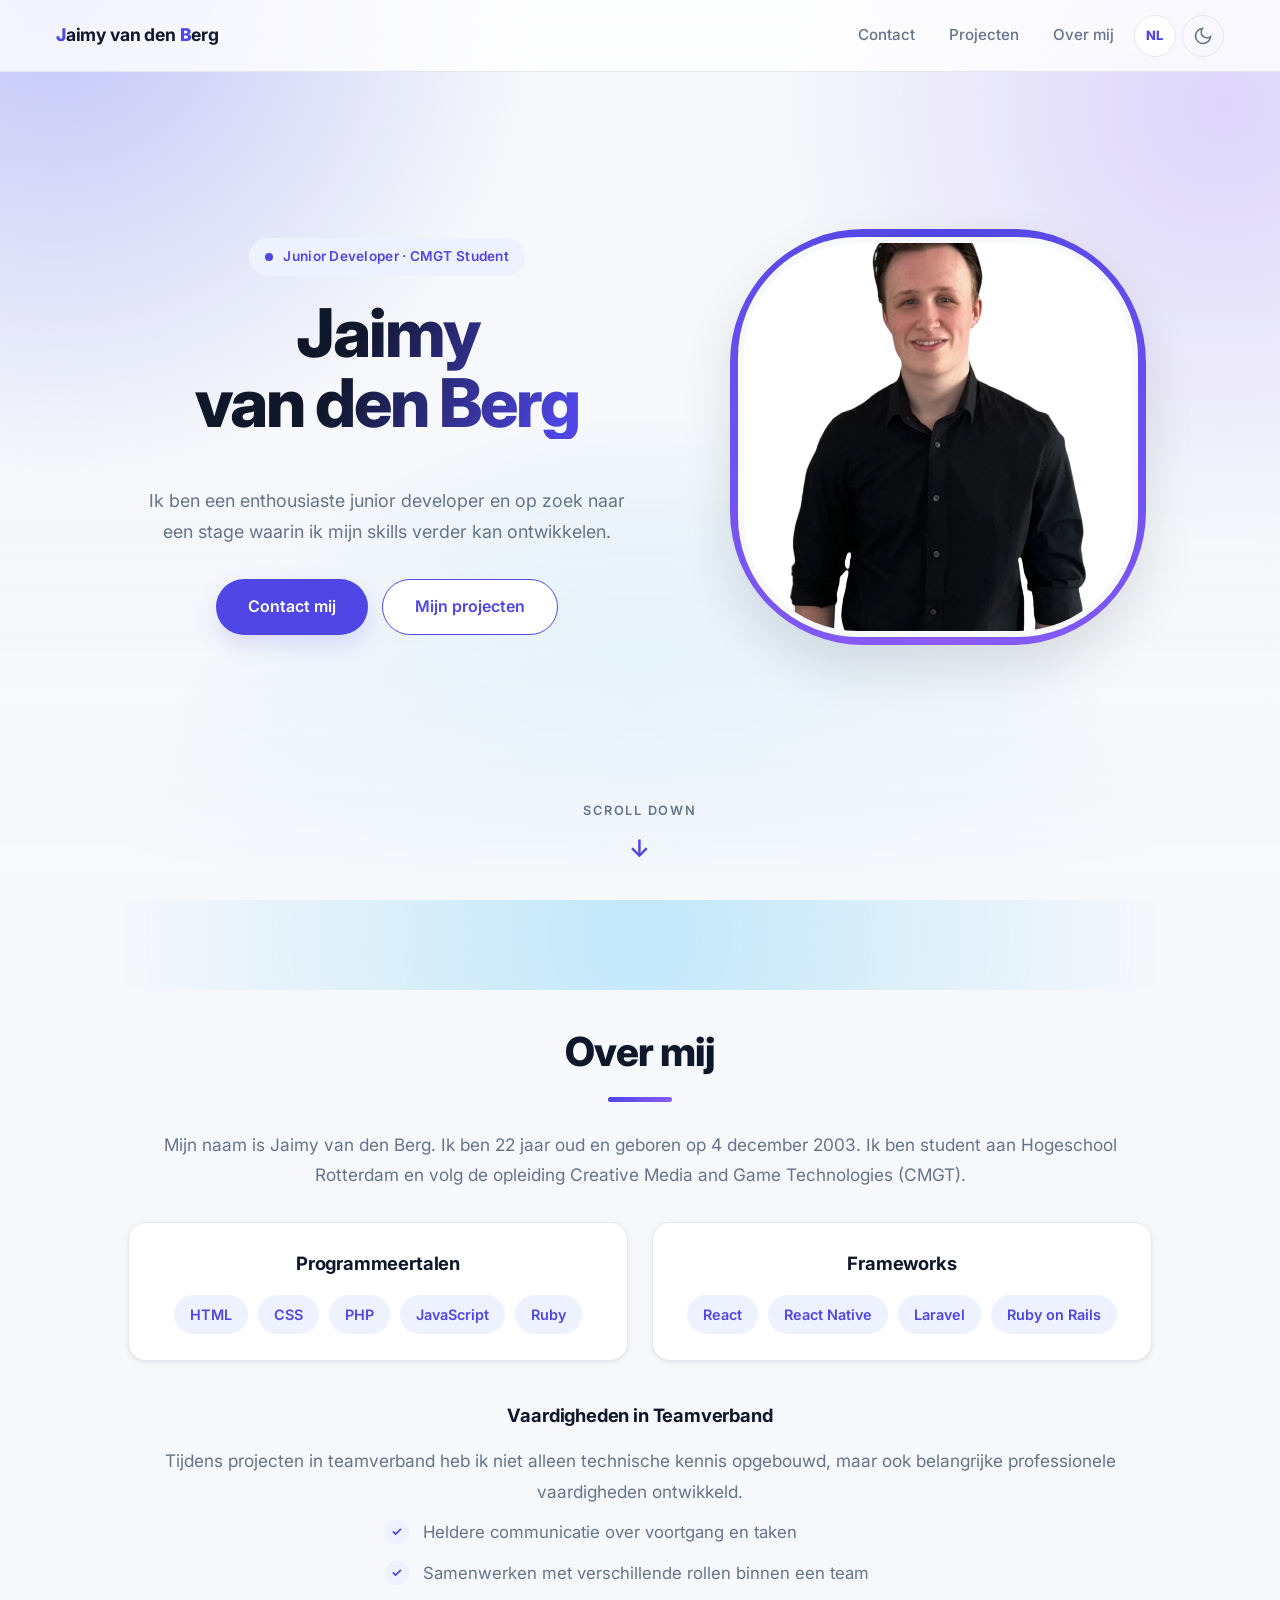
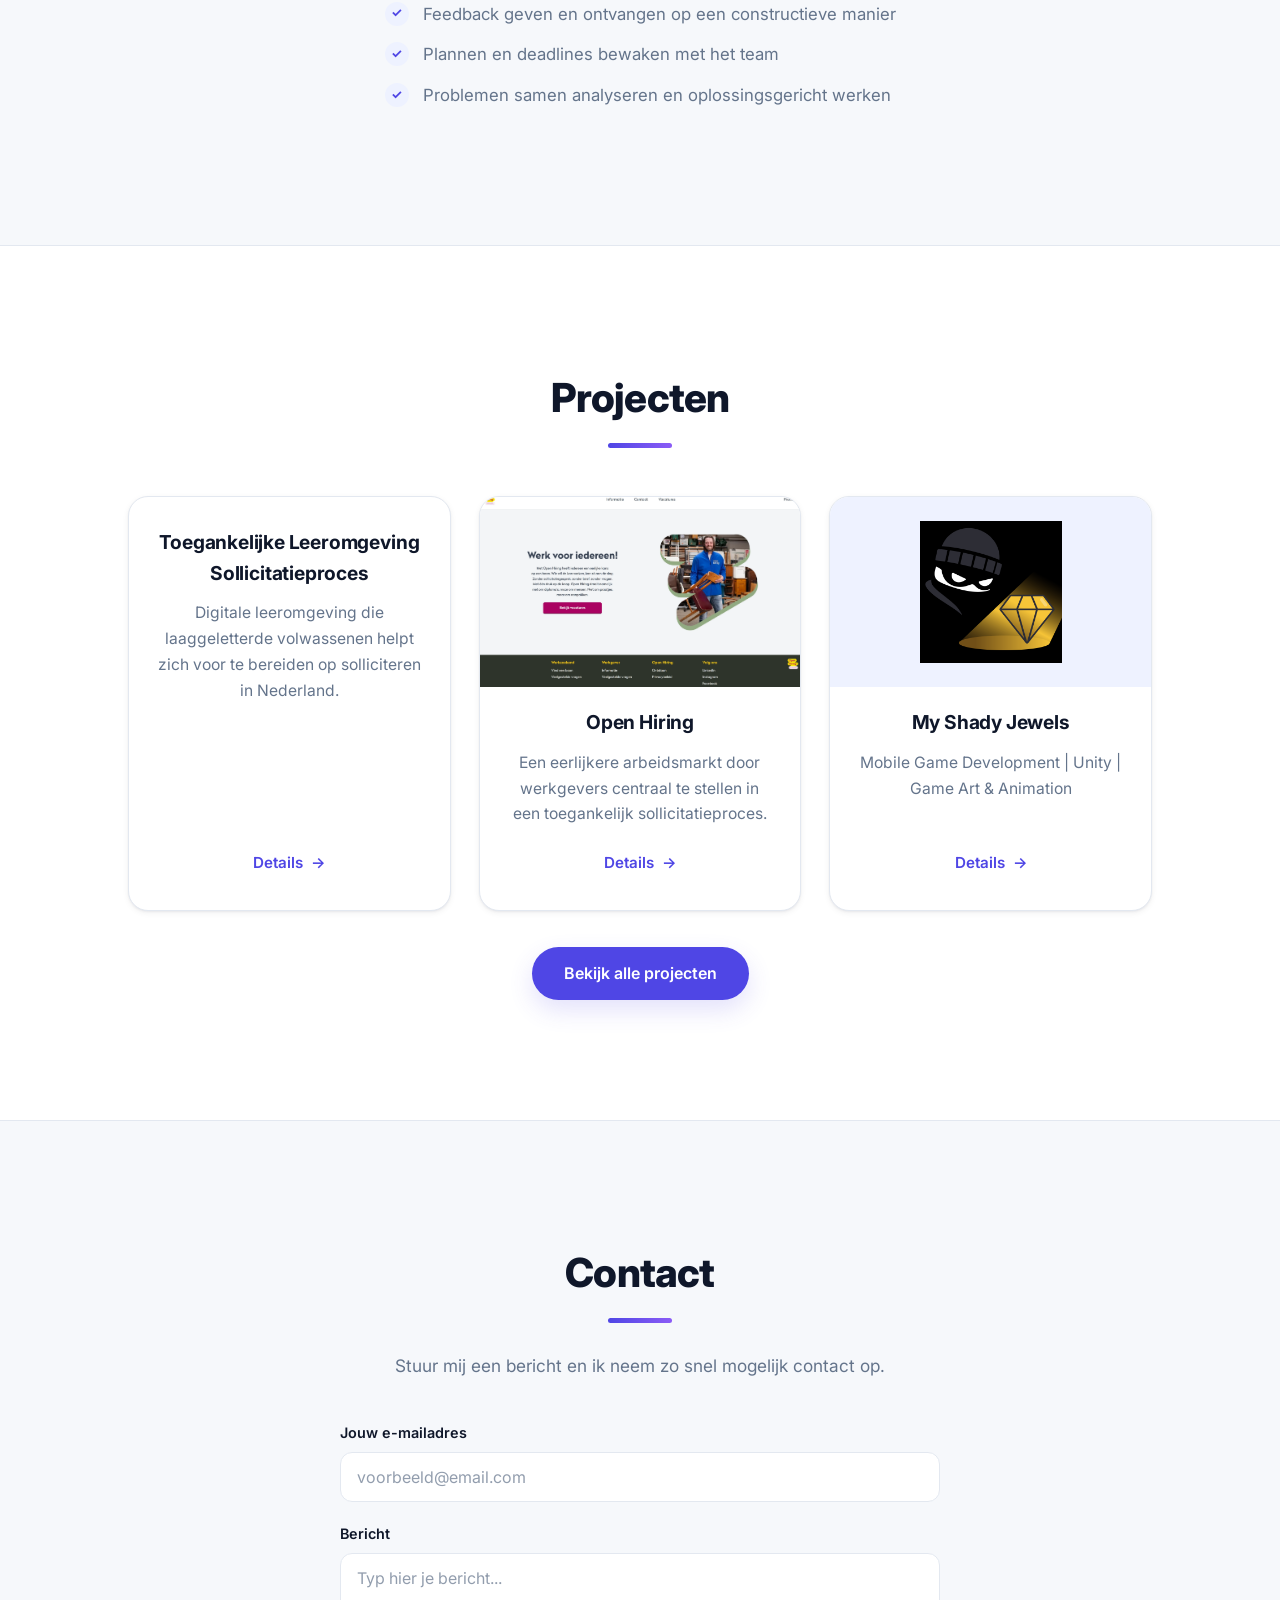
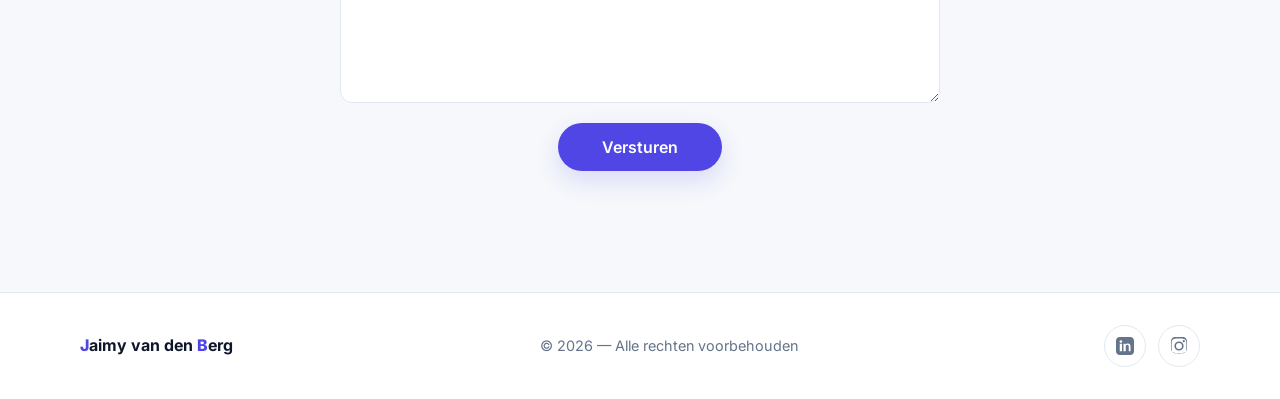
==== commit 2735435d: "MJS project" ====
--- a/index.html
+++ b/index.html
@@ -65,7 +65,9 @@
                 </div>
             </div>
             <div class="profile-pic">
-                <img src="images/Profiel_foto.png" alt="Profielfoto Jaimy van den Berg" data-i18n-alt="home.profileAlt">
+                <div class="profile-pic-frame">
+                    <img src="images/Profiel_foto.png" alt="Profielfoto Jaimy van den Berg" data-i18n-alt="home.profileAlt">
+                </div>
             </div>
         </section>
         <div class="scroll-down">
@@ -133,9 +135,10 @@
                 <a class="project-details-btn project-trigger" href="project.html?project=open-hiring">Details</a>
             </div>
             <div class="project-card">
-                <h3>Portfolio CMS</h3>
-                <p>Laravel CMS voor het beheren van projecten, afbeeldingen en beschrijvingen.</p>
-                <a class="project-details-btn project-trigger" href="project.html?project=portfolio-cms">Details</a>
+                <img class="project-card-image project-card-logo" src="images/Projecten/MJS/Logo.png" alt="Logo van My Shady Jewels" data-i18n-alt="projects.mjsLogoAlt" loading="lazy">
+                <h3>My Shady Jewels</h3>
+                <p>Mobile Game Development | Unity | Game Art &amp; Animation</p>
+                <a class="project-details-btn project-trigger" href="project.html?project=my-shady-jewels">Details</a>
             </div>
         </div>
         <a href="projecten.html" class="contact-btn-intro all-projects-btn" data-i18n="projects.all">Bekijk alle projecten</a>
--- a/style/style.css
+++ b/style/style.css
@@ -376,7 +376,7 @@
     padding: 40px 24px;
     display: flex;
     align-items: center;
-    justify-content: space-between;
+    justify-content: center;
     gap: clamp(48px, 7vw, 96px);
 }
 
@@ -384,7 +384,8 @@
     max-width: 580px;
     display: flex;
     flex-direction: column;
-    align-items: flex-start;
+    align-items: center;
+    text-align: center;
     opacity: 0;
     transform: translateY(28px);
     transition: opacity 0.7s ease, transform 0.7s ease;
@@ -450,6 +451,7 @@
 .intro-actions {
     display: flex;
     flex-wrap: wrap;
+    justify-content: center;
     gap: 14px;
 }
 
@@ -501,20 +503,29 @@
     }
 }
 
+.profile-pic-frame {
+    position: relative;
+    width: clamp(260px, 32vw, 400px);
+    height: clamp(260px, 32vw, 400px);
+    overflow: hidden;
+    border-radius: 30%;
+    border: 6px solid var(--bg);
+    background: #fff;
+}
+
+/* De foto heeft veel witruimte; inzoomen laat de persoon het kader vullen. */
 .profile-pic img {
-    position: relative;
     display: block;
-    width: clamp(220px, 28vw, 320px);
-    height: clamp(220px, 28vw, 320px);
-    border-radius: 30%;
+    width: 100%;
+    height: 100%;
     object-fit: cover;
-    object-position: center top;
-    border: 6px solid var(--bg);
+    transform: scale(1.5);
+    transform-origin: 50% 20%;
     transition: transform 0.3s ease;
 }
 
 .profile-pic img:hover {
-    transform: scale(1.03);
+    transform: scale(1.55);
 }
 
 .scroll-down {
@@ -559,6 +570,7 @@
 /* ── Sections ──────────────────────────────────── */
 .about-section {
     padding: clamp(72px, 10vw, 120px) 24px;
+    text-align: center;
 }
 
 .about-section > * {
@@ -596,7 +608,8 @@
     content: '';
     position: absolute;
     bottom: 0;
-    left: 0;
+    left: 50%;
+    transform: translateX(-50%);
     width: 64px;
     height: 5px;
     border-radius: 3px;
@@ -649,6 +662,7 @@
     list-style: none;
     display: flex;
     flex-wrap: wrap;
+    justify-content: center;
     gap: 10px;
     margin: 0;
     padding: 0;
@@ -666,6 +680,7 @@
 .about-section > ul {
     list-style: none;
     display: grid;
+    justify-content: center;
     gap: 14px;
     margin-top: 12px;
     padding: 0;
@@ -674,6 +689,7 @@
 .about-section > ul li {
     position: relative;
     padding-left: 38px;
+    text-align: left;
     color: var(--text-muted);
     font-size: 1.05rem;
 }
@@ -780,6 +796,15 @@
     opacity: 1;
 }
 
+.project-card {
+    align-items: center;
+    text-align: center;
+}
+
+.project-card .project-details-btn {
+    align-self: center;
+}
+
 .project-card h3 {
     margin: 0;
     font-size: 1.2rem;
@@ -794,6 +819,11 @@
     margin: -30px -28px 8px;
     object-fit: cover;
     background: var(--accent-soft);
+}
+
+.project-card-logo {
+    object-fit: contain;
+    padding: 24px;
 }
 
 .project-card p {
@@ -840,6 +870,30 @@
     max-width: 1100px;
 }
 
+.project-detail-layout {
+    display: grid;
+    gap: 28px;
+}
+
+.project-detail-layout.has-trailer {
+    grid-template-columns: minmax(0, 1fr) minmax(280px, 0.8fr);
+    align-items: start;
+}
+
+.project-detail-trailer[hidden] {
+    display: none;
+}
+
+.project-detail-trailer video {
+    display: block;
+    width: 100%;
+    aspect-ratio: 16 / 9;
+    object-fit: contain;
+    background: var(--accent-soft);
+    border: 1px solid var(--border);
+    border-radius: 16px;
+}
+
 .project-back-link {
     display: inline-block;
     margin-bottom: 24px;
@@ -863,6 +917,7 @@
 }
 
 .project-detail-description {
+    text-align: left;
     color: var(--text-muted);
     font-size: 1.02rem;
     line-height: 1.8;
@@ -905,25 +960,36 @@
     display: none;
 }
 
-.project-detail-gallery img {
+.project-detail-gallery img,
+.project-detail-gallery video {
     display: block;
     width: 100%;
-    max-height: 560px;
+    aspect-ratio: 16 / 9;
+    height: auto;
     object-fit: contain;
     background: var(--accent-soft);
     border: 1px solid var(--border);
     border-radius: 16px;
+}
+
+.project-detail-gallery img {
     transition: transform 0.25s ease, box-shadow 0.25s ease;
 }
 
 .project-image-button {
     display: block;
+    width: 100%;
+    aspect-ratio: 16 / 9;
     padding: 0;
     overflow: hidden;
     background: transparent;
     border: 0;
     border-radius: 16px;
     cursor: zoom-in;
+}
+
+.project-image-button img {
+    height: 100%;
 }
 
 .project-image-button:hover img,
@@ -1252,6 +1318,10 @@
 }
 
 @media (max-width: 600px) {
+    .project-detail-layout.has-trailer {
+        grid-template-columns: minmax(0, 1fr);
+    }
+
     .contact-btn {
         width: 100%;
     }
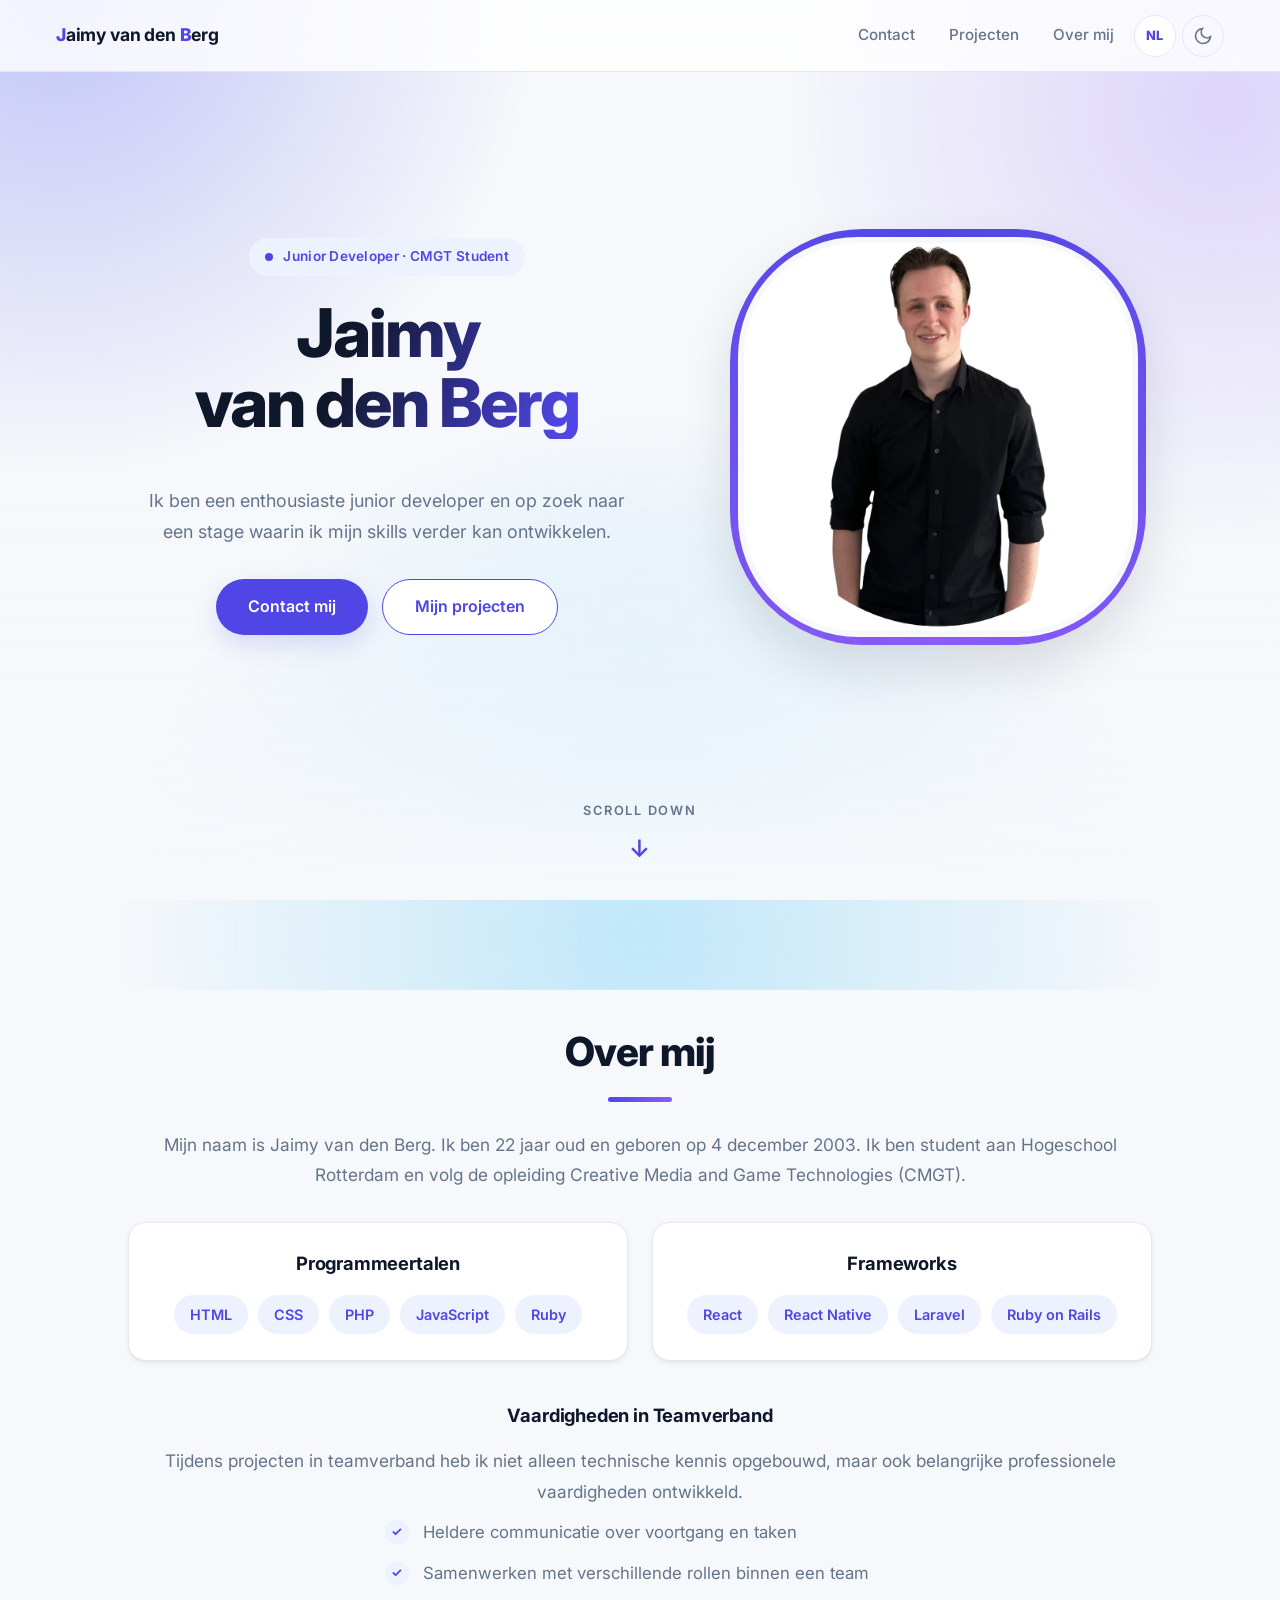
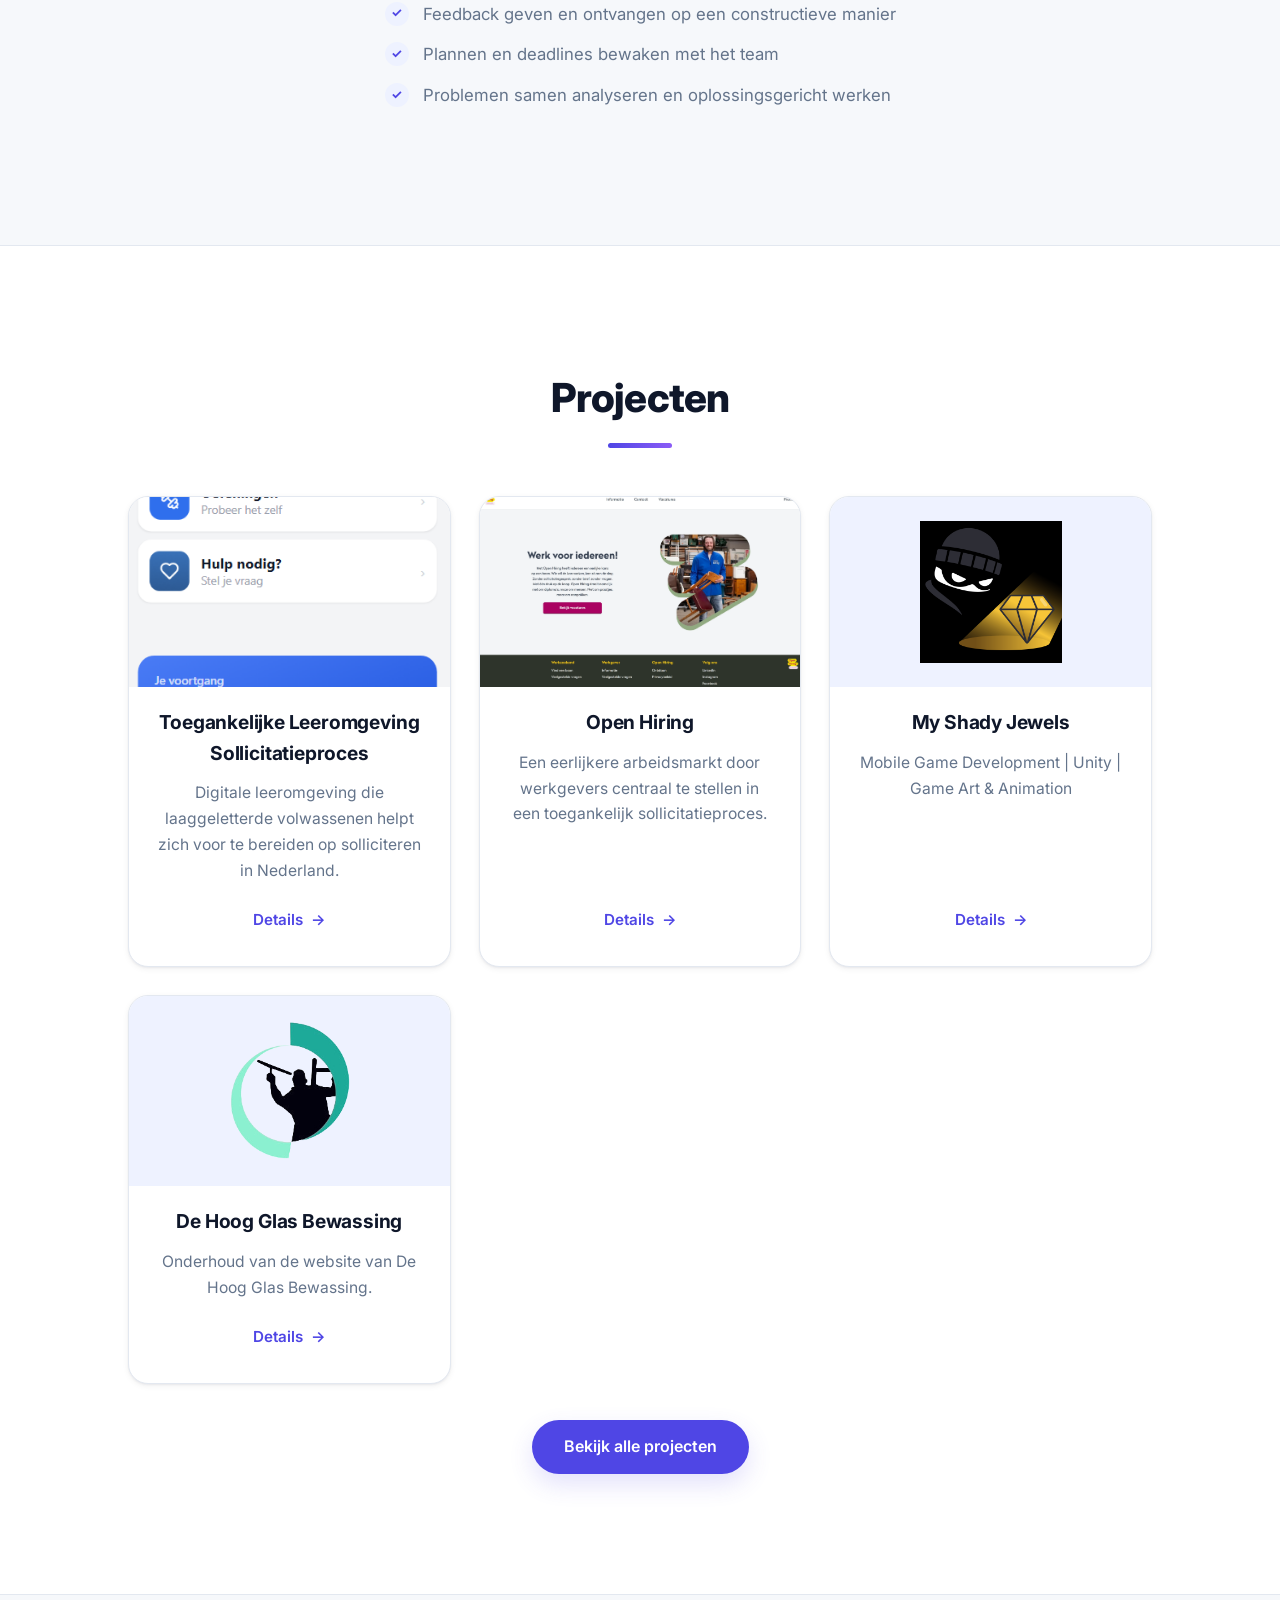
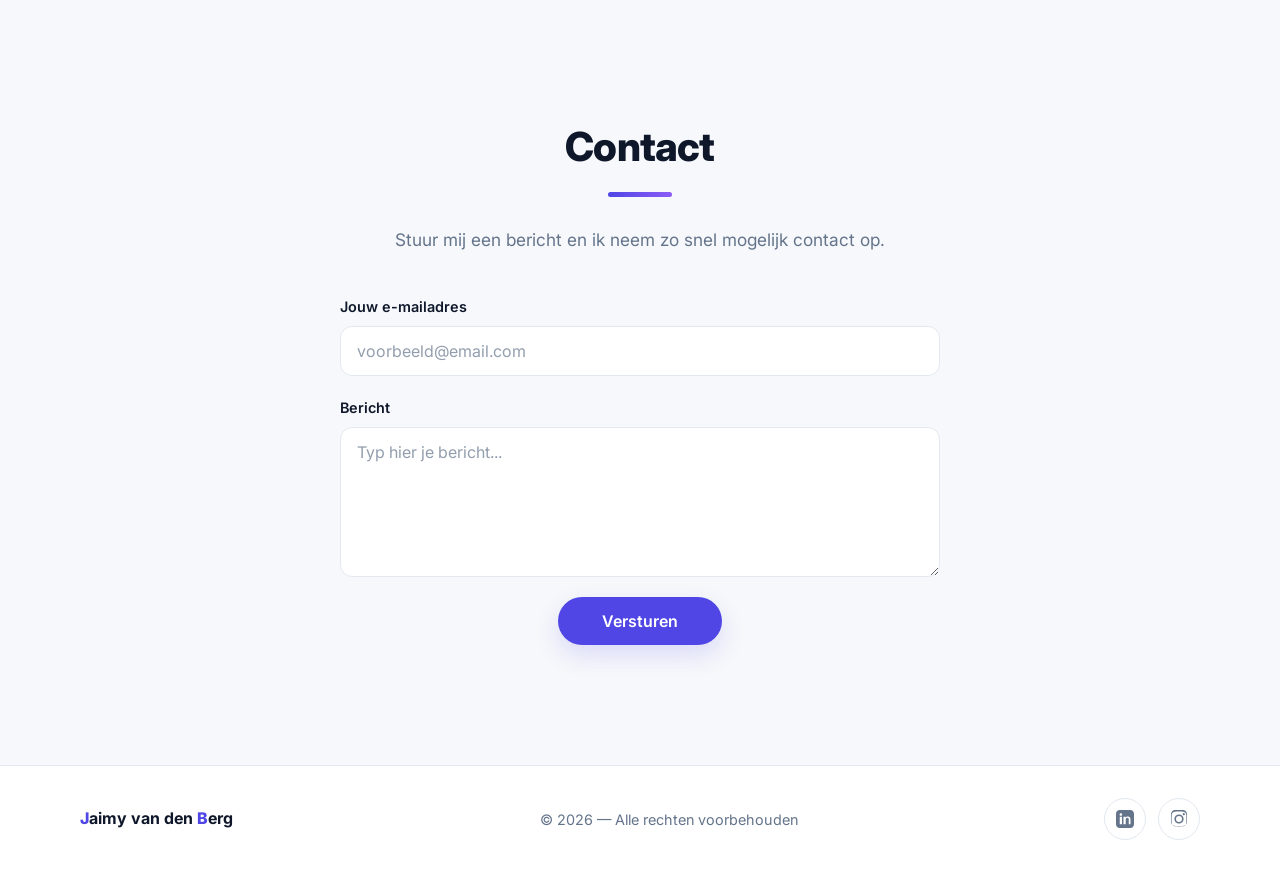
==== commit 1b860c59: "De hoog" ====
--- a/index.html
+++ b/index.html
@@ -124,6 +124,7 @@
         <h2 data-i18n="projects.title">Projecten</h2>
         <div class="projects-grid">
             <div class="project-card">
+                <img class="project-card-image" src="images/Projecten/Interdiciplinair/Homescreen.PNG" alt="Startscherm van de toegankelijke leeromgeving" data-i18n-alt="projects.accessibleLearningImageAlt" loading="lazy">
                 <h3>Toegankelijke Leeromgeving Sollicitatieproces</h3>
                 <p>Digitale leeromgeving die laaggeletterde volwassenen helpt zich voor te bereiden op solliciteren in Nederland.</p>
                 <a class="project-details-btn project-trigger" href="project.html?project=accessible-learning">Details</a>
@@ -139,6 +140,12 @@
                 <h3>My Shady Jewels</h3>
                 <p>Mobile Game Development | Unity | Game Art &amp; Animation</p>
                 <a class="project-details-btn project-trigger" href="project.html?project=my-shady-jewels">Details</a>
+            </div>
+            <div class="project-card">
+                <img class="project-card-image project-card-logo" src="images/Projecten/DeHoog/logo-m.png" alt="Logo van De Hoog Glas Bewassing" data-i18n-alt="projects.deHoogLogoAlt" loading="lazy">
+                <h3>De Hoog Glas Bewassing</h3>
+                <p>Onderhoud van de website van De Hoog Glas Bewassing.</p>
+                <a class="project-details-btn project-trigger" href="project.html?project=de-hoog-glas-bewassing">Details</a>
             </div>
         </div>
         <a href="projecten.html" class="contact-btn-intro all-projects-btn" data-i18n="projects.all">Bekijk alle projecten</a>
--- a/style/style.css
+++ b/style/style.css
@@ -519,13 +519,13 @@
     width: 100%;
     height: 100%;
     object-fit: cover;
-    transform: scale(1.5);
+    transform: scale(1.1);
     transform-origin: 50% 20%;
     transition: transform 0.3s ease;
 }
 
 .profile-pic img:hover {
-    transform: scale(1.55);
+    transform: scale(1.15);
 }
 
 .scroll-down {
@@ -868,6 +868,8 @@
 /* ── Project details ───────────────────────────── */
 .project-detail-section {
     max-width: 1100px;
+    margin-left: auto;
+    margin-right: auto;
 }
 
 .project-detail-layout {
@@ -884,11 +886,10 @@
     display: none;
 }
 
-.project-detail-trailer video {
+.project-detail-trailer iframe {
     display: block;
     width: 100%;
     aspect-ratio: 16 / 9;
-    object-fit: contain;
     background: var(--accent-soft);
     border: 1px solid var(--border);
     border-radius: 16px;
